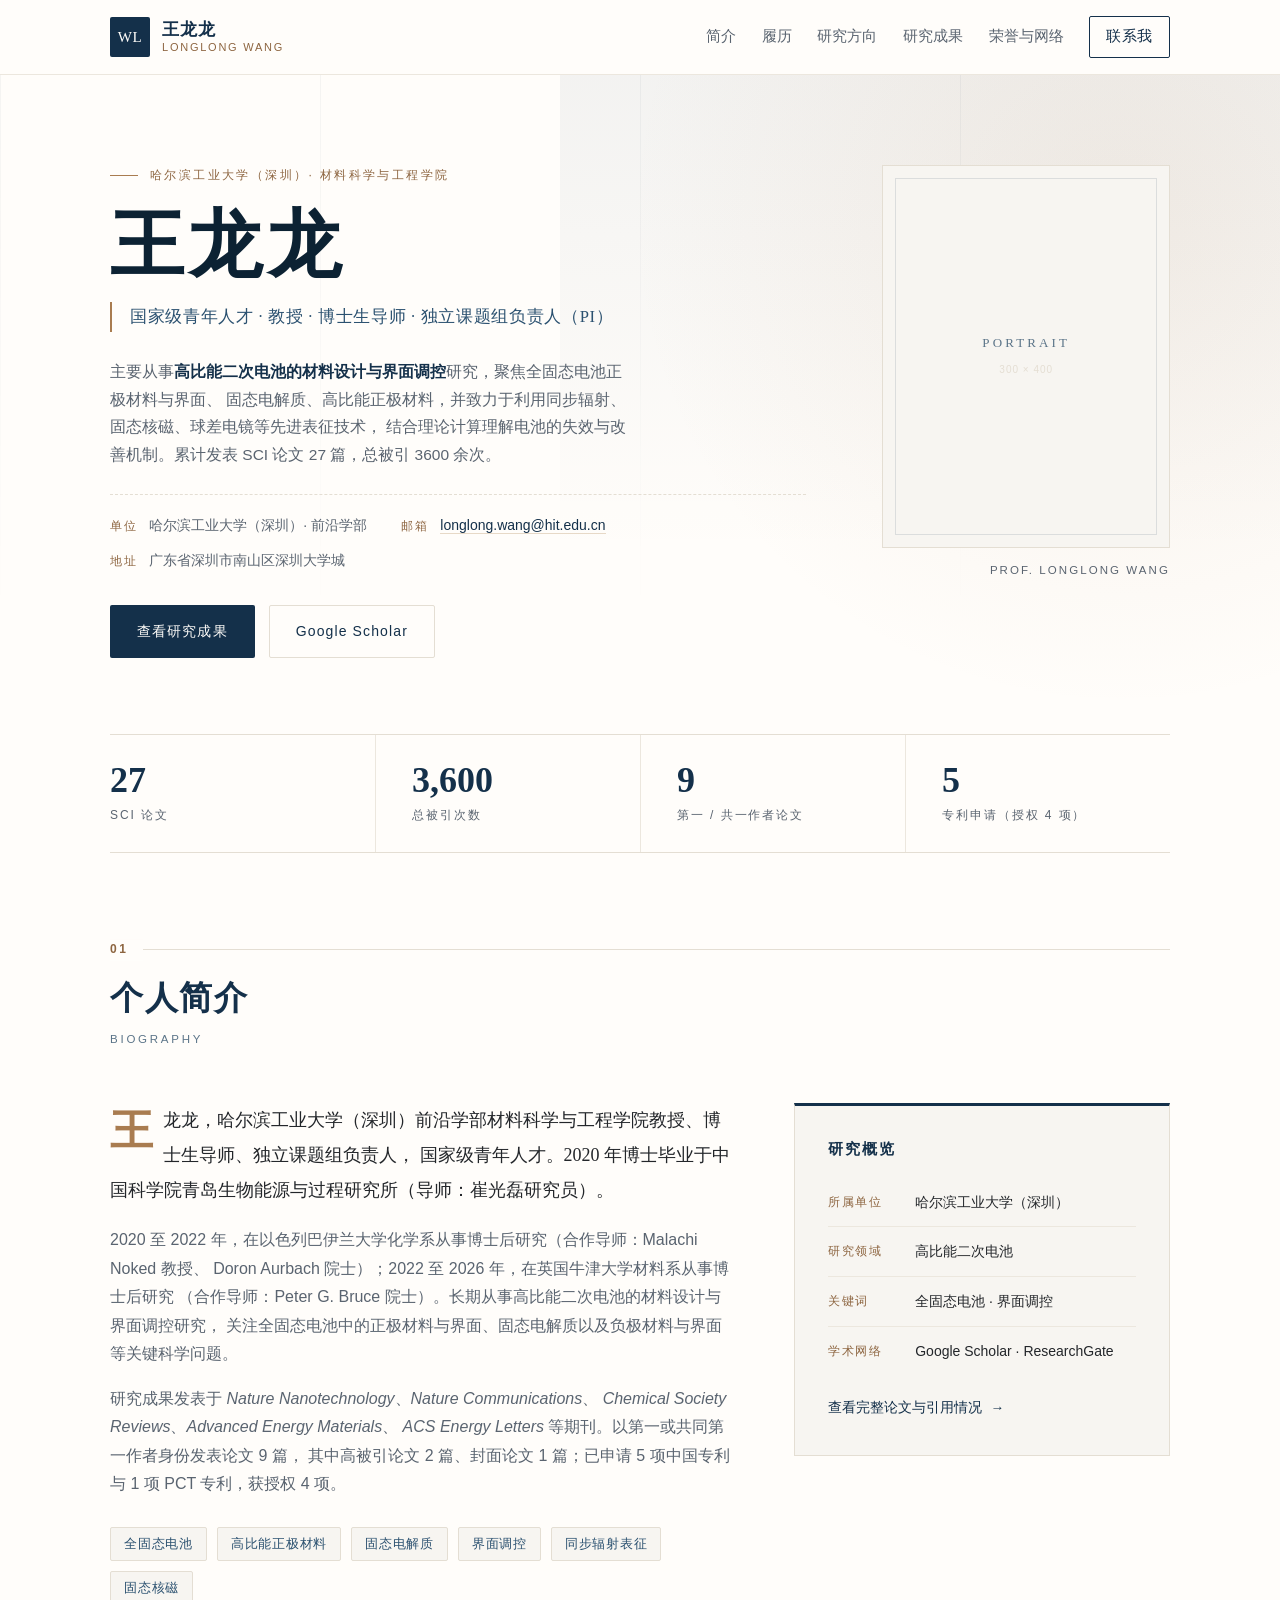
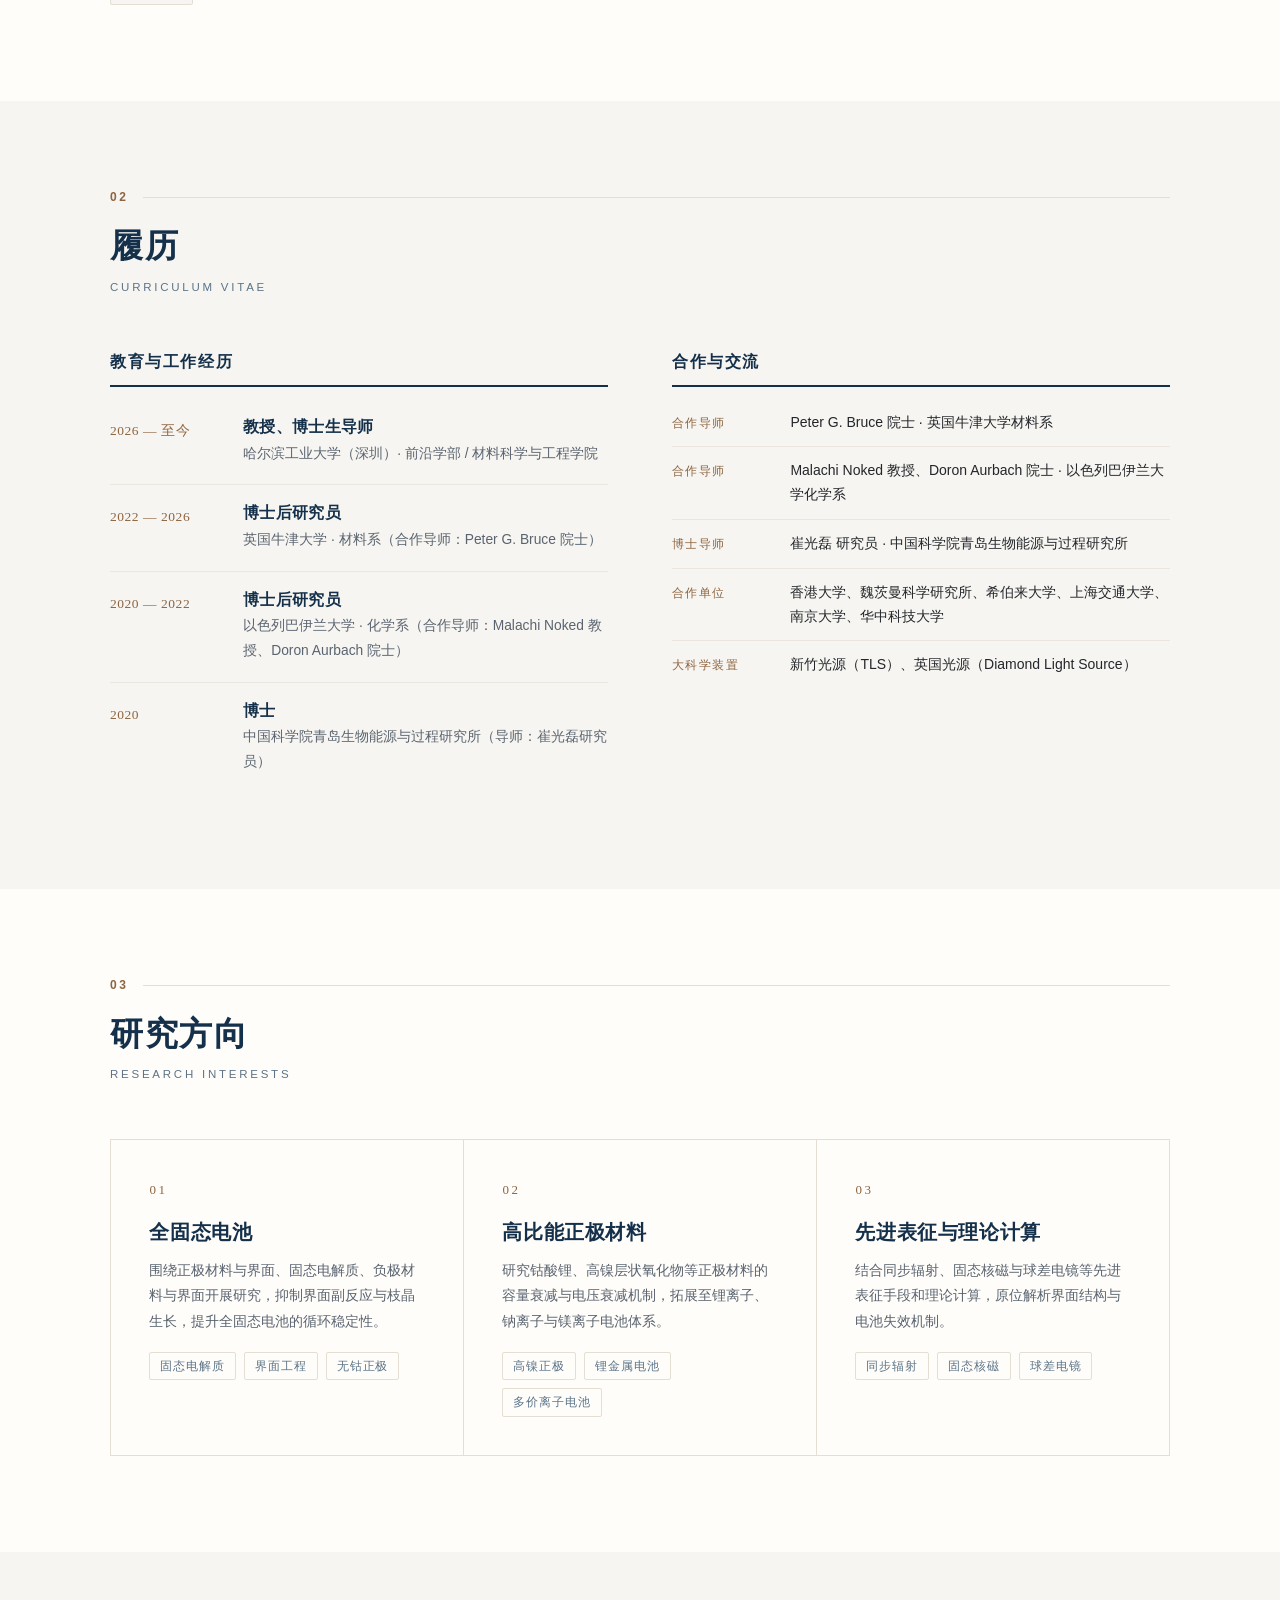
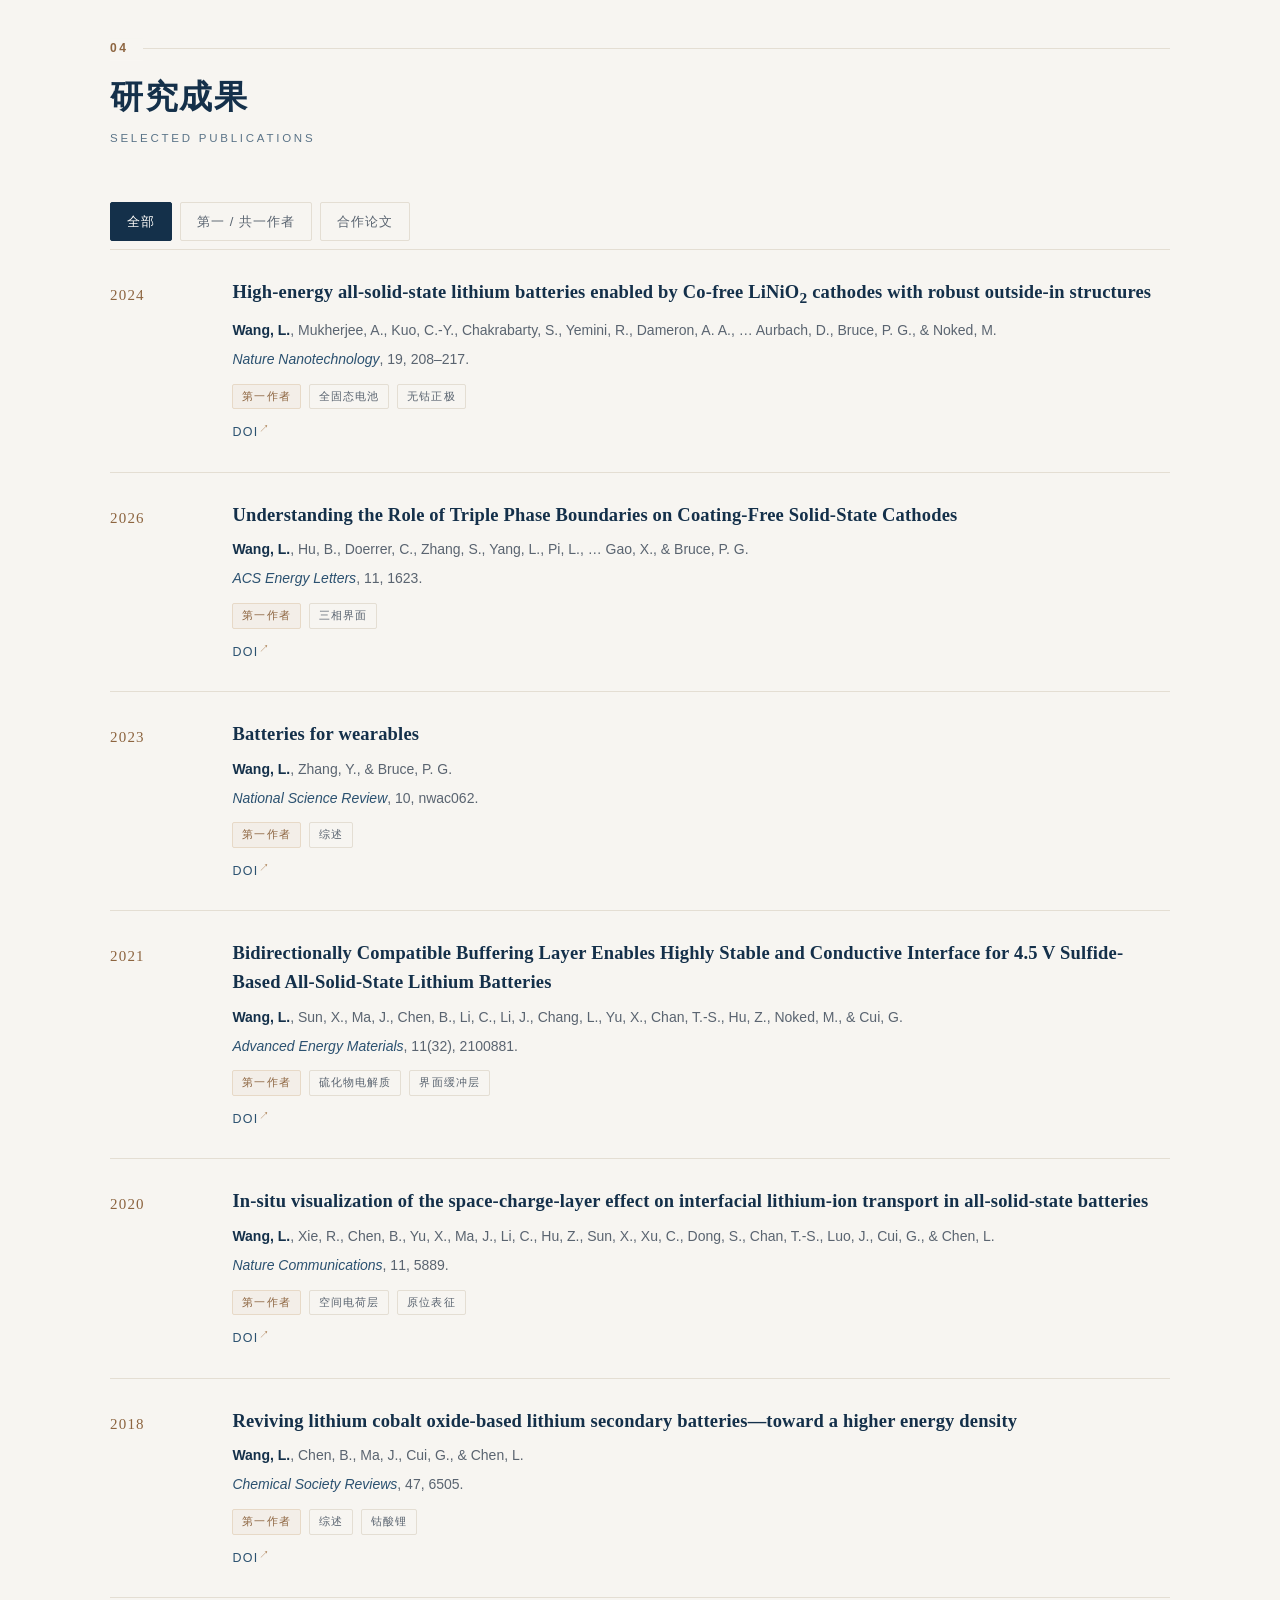
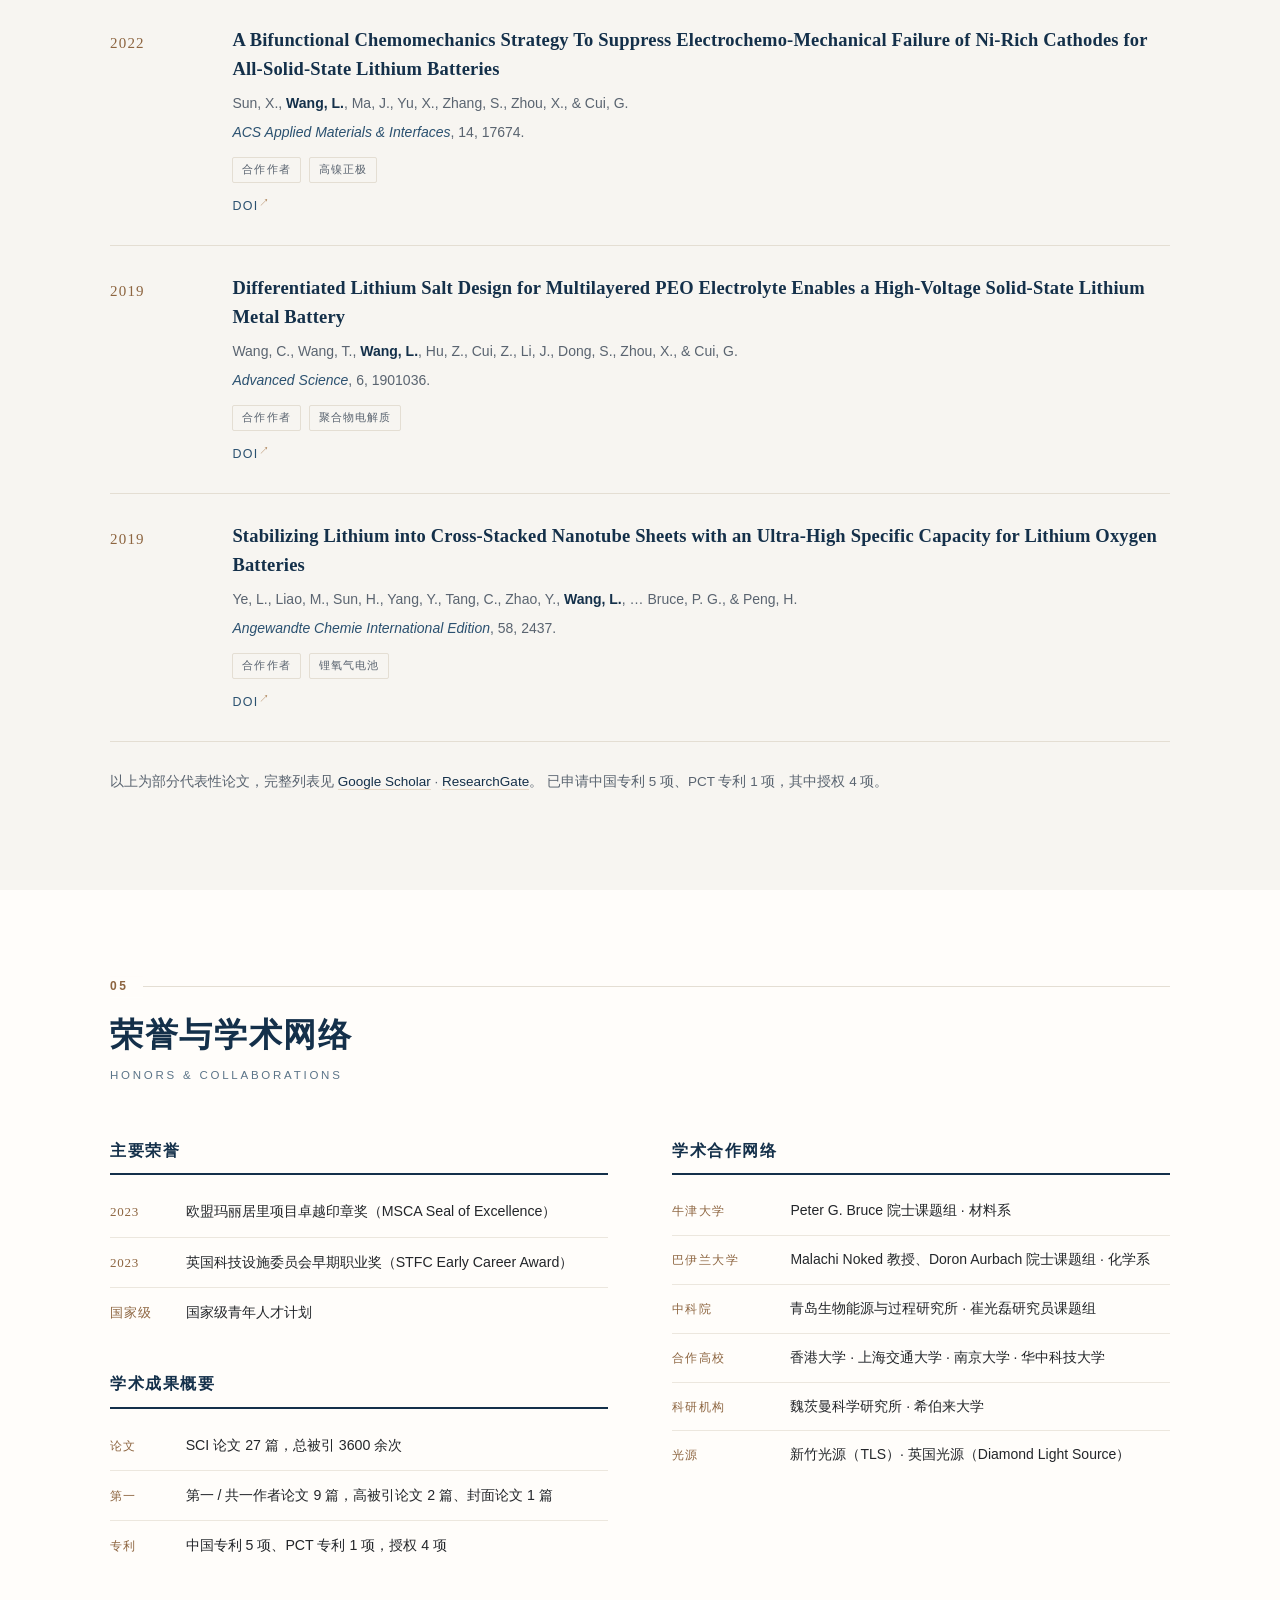
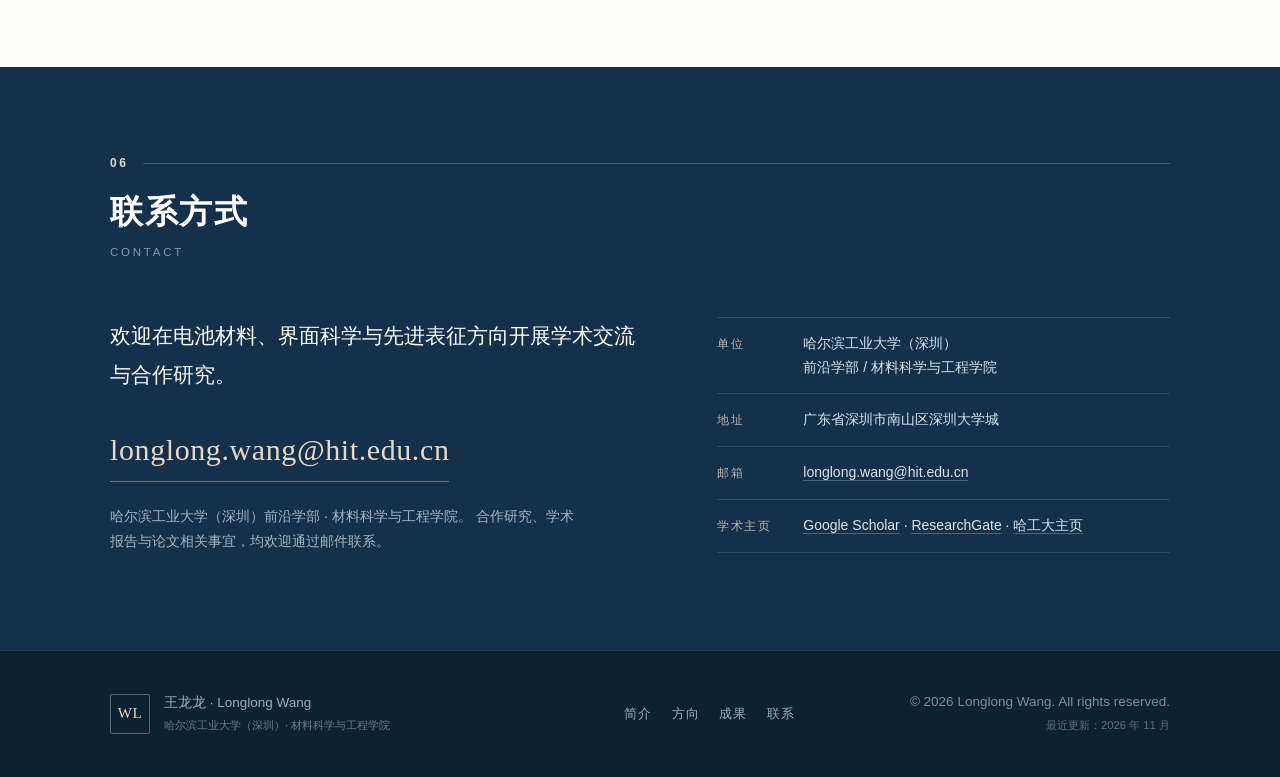
==== index.html @ c2b60a50 "Add files via upload" ====
<!DOCTYPE html>
<html lang="zh-CN">
<head>
  <meta charset="UTF-8" />
  <meta name="viewport" content="width=device-width, initial-scale=1.0" />
  <title>王龙龙 | 哈尔滨工业大学（深圳）材料科学与工程学院</title>
  <meta name="description" content="王龙龙，哈尔滨工业大学（深圳）材料科学与工程学院教授、博士生导师，国家级青年人才。从事高比能二次电池的材料设计与界面调控研究，聚焦全固态电池、高比能正极材料与先进表征。" />
  <meta name="keywords" content="王龙龙, Longlong Wang, 哈尔滨工业大学深圳, 全固态电池, 锂离子电池, 正极材料, 界面调控" />
  <link rel="stylesheet" href="assets/css/style.css" />
</head>
<body>
  <a class="skip-link" href="#main">跳转到正文</a>

  <!-- ============ 顶部导航 ============ -->
  <header class="site-header" id="siteHeader">
    <div class="wrap header-inner">
      <a class="brand" href="#top" aria-label="返回顶部">
        <span class="brand-mark">WL</span>
        <span class="brand-text">
          <strong>王龙龙</strong>
          <small>Longlong Wang</small>
        </span>
      </a>

      <nav class="nav" id="primaryNav" aria-label="主导航">
        <a href="#about">简介</a>
        <a href="#cv">履历</a>
        <a href="#research">研究方向</a>
        <a href="#publications">研究成果</a>
        <a href="#honors">荣誉与网络</a>
        <a class="nav-cta" href="#contact">联系我</a>
      </nav>

      <button class="nav-toggle" id="navToggle" type="button"
              aria-label="展开导航" aria-expanded="false" aria-controls="primaryNav">
        <span></span><span></span><span></span>
      </button>
    </div>
  </header>

  <main id="main">
    <!-- ============ 首屏 ============ -->
    <section class="hero" id="top">
      <div class="wrap hero-inner">
        <div class="hero-text">
          <p class="eyebrow">哈尔滨工业大学（深圳）· 材料科学与工程学院</p>
          <h1 class="hero-name">王龙龙</h1>
          <p class="hero-title">国家级青年人才 · 教授 · 博士生导师 · 独立课题组负责人（PI）</p>
          <p class="hero-desc">
            主要从事<strong>高比能二次电池的材料设计与界面调控</strong>研究，聚焦全固态电池正极材料与界面、
            固态电解质、高比能正极材料，并致力于利用同步辐射、固态核磁、球差电镜等先进表征技术，
            结合理论计算理解电池的失效与改善机制。累计发表 SCI 论文 27 篇，总被引 3600 余次。
          </p>

          <ul class="hero-meta">
            <li><span class="meta-key">单位</span> 哈尔滨工业大学（深圳）· 前沿学部</li>
            <li><span class="meta-key">邮箱</span> <a href="mailto:longlong.wang@hit.edu.cn">longlong.wang@hit.edu.cn</a></li>
            <li><span class="meta-key">地址</span> 广东省深圳市南山区深圳大学城</li>
          </ul>

          <div class="hero-actions">
            <a class="btn btn-primary" href="#publications">查看研究成果</a>
            <a class="btn btn-ghost" href="https://scholar.google.com/citations?user=xbnVCEEAAAAJ&hl=zh-CN"
               target="_blank" rel="noopener">Google Scholar</a>
          </div>
        </div>

        <figure class="portrait">
          <div class="portrait-frame">
            <!-- 替换为真实照片： <img src="assets/img/portrait.jpg" alt="王龙龙" /> -->
            <span class="portrait-ph">Portrait<br /><small>300 × 400</small></span>
          </div>
          <figcaption>Prof. Longlong Wang</figcaption>
        </figure>
      </div>

      <!-- 数据概览 -->
      <div class="wrap">
        <ul class="stats">
          <li>
            <strong class="stat-num" data-count="27">27</strong>
            <span class="stat-label">SCI 论文</span>
          </li>
          <li>
            <strong class="stat-num" data-count="3600">3600</strong>
            <span class="stat-label">总被引次数</span>
          </li>
          <li>
            <strong class="stat-num" data-count="9">9</strong>
            <span class="stat-label">第一 / 共一作者论文</span>
          </li>
          <li>
            <strong class="stat-num" data-count="5">5</strong>
            <span class="stat-label">专利申请（授权 4 项）</span>
          </li>
        </ul>
      </div>
    </section>

    <!-- ============ 个人简介 ============ -->
    <section class="section" id="about">
      <div class="wrap">
        <header class="section-head reveal">
          <span class="section-index">01</span>
          <h2 class="section-title">个人简介</h2>
          <p class="section-sub">Biography</p>
        </header>

        <div class="about-grid">
          <div class="about-body reveal">
            <p class="lead">
              王龙龙，哈尔滨工业大学（深圳）前沿学部材料科学与工程学院教授、博士生导师、独立课题组负责人，
              国家级青年人才。2020 年博士毕业于中国科学院青岛生物能源与过程研究所（导师：崔光磊研究员）。
            </p>
            <p>
              2020 至 2022 年，在以色列巴伊兰大学化学系从事博士后研究（合作导师：Malachi Noked 教授、
              Doron Aurbach 院士）；2022 至 2026 年，在英国牛津大学材料系从事博士后研究
              （合作导师：Peter G. Bruce 院士）。长期从事高比能二次电池的材料设计与界面调控研究，
              关注全固态电池中的正极材料与界面、固态电解质以及负极材料与界面等关键科学问题。
            </p>
            <p>
              研究成果发表于 <em>Nature Nanotechnology</em>、<em>Nature Communications</em>、
              <em>Chemical Society Reviews</em>、<em>Advanced Energy Materials</em>、
              <em>ACS Energy Letters</em> 等期刊。以第一或共同第一作者身份发表论文 9 篇，
              其中高被引论文 2 篇、封面论文 1 篇；已申请 5 项中国专利与 1 项 PCT 专利，获授权 4 项。
            </p>

            <ul class="keyword-list">
              <li>全固态电池</li>
              <li>高比能正极材料</li>
              <li>固态电解质</li>
              <li>界面调控</li>
              <li>同步辐射表征</li>
              <li>固态核磁</li>
            </ul>
          </div>

          <aside class="about-card reveal">
            <h3 class="card-title">研究概览</h3>
            <dl class="fact-list">
              <div>
                <dt>所属单位</dt>
                <dd>哈尔滨工业大学（深圳）</dd>
              </div>
              <div>
                <dt>研究领域</dt>
                <dd>高比能二次电池</dd>
              </div>
              <div>
                <dt>关键词</dt>
                <dd>全固态电池 · 界面调控</dd>
              </div>
              <div>
                <dt>学术网络</dt>
                <dd>Google Scholar · ResearchGate</dd>
              </div>
            </dl>
            <a class="link-arrow" href="https://scholar.google.com/citations?user=xbnVCEEAAAAJ&hl=zh-CN"
               target="_blank" rel="noopener">查看完整论文与引用情况 <span>→</span></a>
          </aside>
        </div>
      </div>
    </section>

    <!-- ============ 履历 ============ -->
    <section class="section section-alt" id="cv">
      <div class="wrap">
        <header class="section-head reveal">
          <span class="section-index">02</span>
          <h2 class="section-title">履历</h2>
          <p class="section-sub">Curriculum Vitae</p>
        </header>

        <div class="cv-grid">
          <div class="reveal">
            <h3 class="block-title">教育与工作经历</h3>
            <ol class="timeline">
              <li>
                <span class="tl-time">2026 — 至今</span>
                <div class="tl-body">
                  <h4>教授、博士生导师</h4>
                  <p>哈尔滨工业大学（深圳）· 前沿学部 / 材料科学与工程学院</p>
                </div>
              </li>
              <li>
                <span class="tl-time">2022 — 2026</span>
                <div class="tl-body">
                  <h4>博士后研究员</h4>
                  <p>英国牛津大学 · 材料系（合作导师：Peter G. Bruce 院士）</p>
                </div>
              </li>
              <li>
                <span class="tl-time">2020 — 2022</span>
                <div class="tl-body">
                  <h4>博士后研究员</h4>
                  <p>以色列巴伊兰大学 · 化学系（合作导师：Malachi Noked 教授、Doron Aurbach 院士）</p>
                </div>
              </li>
              <li>
                <span class="tl-time">2020</span>
                <div class="tl-body">
                  <h4>博士</h4>
                  <p>中国科学院青岛生物能源与过程研究所（导师：崔光磊研究员）</p>
                </div>
              </li>
            </ol>
          </div>

          <div class="reveal">
            <h3 class="block-title">合作与交流</h3>
            <ul class="network-list">
              <li>
                <span class="n-key">合作导师</span>
                <span class="n-text">Peter G. Bruce 院士 · 英国牛津大学材料系</span>
              </li>
              <li>
                <span class="n-key">合作导师</span>
                <span class="n-text">Malachi Noked 教授、Doron Aurbach 院士 · 以色列巴伊兰大学化学系</span>
              </li>
              <li>
                <span class="n-key">博士导师</span>
                <span class="n-text">崔光磊 研究员 · 中国科学院青岛生物能源与过程研究所</span>
              </li>
              <li>
                <span class="n-key">合作单位</span>
                <span class="n-text">香港大学、魏茨曼科学研究所、希伯来大学、上海交通大学、南京大学、华中科技大学</span>
              </li>
              <li>
                <span class="n-key">大科学装置</span>
                <span class="n-text">新竹光源（TLS）、英国光源（Diamond Light Source）</span>
              </li>
            </ul>
          </div>
        </div>
      </div>
    </section>

    <!-- ============ 研究方向 ============ -->
    <section class="section" id="research">
      <div class="wrap">
        <header class="section-head reveal">
          <span class="section-index">03</span>
          <h2 class="section-title">研究方向</h2>
          <p class="section-sub">Research Interests</p>
        </header>

        <div class="research-grid">
          <article class="research-card reveal">
            <span class="rc-num">01</span>
            <h3>全固态电池</h3>
            <p>围绕正极材料与界面、固态电解质、负极材料与界面开展研究，抑制界面副反应与枝晶生长，提升全固态电池的循环稳定性。</p>
            <ul class="rc-tags"><li>固态电解质</li><li>界面工程</li><li>无钴正极</li></ul>
          </article>

          <article class="research-card reveal">
            <span class="rc-num">02</span>
            <h3>高比能正极材料</h3>
            <p>研究钴酸锂、高镍层状氧化物等正极材料的容量衰减与电压衰减机制，拓展至锂离子、钠离子与镁离子电池体系。</p>
            <ul class="rc-tags"><li>高镍正极</li><li>锂金属电池</li><li>多价离子电池</li></ul>
          </article>

          <article class="research-card reveal">
            <span class="rc-num">03</span>
            <h3>先进表征与理论计算</h3>
            <p>结合同步辐射、固态核磁与球差电镜等先进表征手段和理论计算，原位解析界面结构与电池失效机制。</p>
            <ul class="rc-tags"><li>同步辐射</li><li>固态核磁</li><li>球差电镜</li></ul>
          </article>
        </div>
      </div>
    </section>

    <!-- ============ 研究成果 ============ -->
    <section class="section section-alt" id="publications">
      <div class="wrap">
        <header class="section-head reveal">
          <span class="section-index">04</span>
          <h2 class="section-title">研究成果</h2>
          <p class="section-sub">Selected Publications</p>
        </header>

        <div class="filters reveal" role="group" aria-label="按作者身份筛选成果">
          <button class="filter-btn is-active" type="button" data-filter="all">全部</button>
          <button class="filter-btn" type="button" data-filter="first">第一 / 共一作者</button>
          <button class="filter-btn" type="button" data-filter="co">合作论文</button>
        </div>

        <div class="pub-list" id="pubList">
          <article class="pub reveal" data-type="first">
            <div class="pub-year">2024</div>
            <div class="pub-body">
              <h3 class="pub-title">
                <a href="https://doi.org/10.1038/s41565-023-01519-8" target="_blank" rel="noopener">
                  High-energy all-solid-state lithium batteries enabled by Co-free LiNiO<sub>2</sub> cathodes with robust outside-in structures
                </a>
              </h3>
              <p class="pub-authors"><strong>Wang, L.</strong>, Mukherjee, A., Kuo, C.-Y., Chakrabarty, S., Yemini, R., Dameron, A. A., &hellip; Aurbach, D., Bruce, P. G., &amp; Noked, M.</p>
              <p class="pub-venue"><em>Nature Nanotechnology</em>, 19, 208–217.</p>
              <ul class="pub-tags">
                <li class="tag tag-accent">第一作者</li>
                <li class="tag">全固态电池</li>
                <li class="tag">无钴正极</li>
              </ul>
              <div class="pub-links">
                <a href="https://doi.org/10.1038/s41565-023-01519-8" target="_blank" rel="noopener">DOI</a>
              </div>
            </div>
          </article>

          <article class="pub reveal" data-type="first">
            <div class="pub-year">2026</div>
            <div class="pub-body">
              <h3 class="pub-title">
                <a href="https://doi.org/10.1021/acsenergylett.5c02607" target="_blank" rel="noopener">
                  Understanding the Role of Triple Phase Boundaries on Coating-Free Solid-State Cathodes
                </a>
              </h3>
              <p class="pub-authors"><strong>Wang, L.</strong>, Hu, B., Doerrer, C., Zhang, S., Yang, L., Pi, L., &hellip; Gao, X., &amp; Bruce, P. G.</p>
              <p class="pub-venue"><em>ACS Energy Letters</em>, 11, 1623.</p>
              <ul class="pub-tags">
                <li class="tag tag-accent">第一作者</li>
                <li class="tag">三相界面</li>
              </ul>
              <div class="pub-links">
                <a href="https://doi.org/10.1021/acsenergylett.5c02607" target="_blank" rel="noopener">DOI</a>
              </div>
            </div>
          </article>

          <article class="pub reveal" data-type="first">
            <div class="pub-year">2023</div>
            <div class="pub-body">
              <h3 class="pub-title">
                <a href="https://doi.org/10.1093/nsr/nwac062" target="_blank" rel="noopener">
                  Batteries for wearables
                </a>
              </h3>
              <p class="pub-authors"><strong>Wang, L.</strong>, Zhang, Y., &amp; Bruce, P. G.</p>
              <p class="pub-venue"><em>National Science Review</em>, 10, nwac062.</p>
              <ul class="pub-tags">
                <li class="tag tag-accent">第一作者</li>
                <li class="tag">综述</li>
              </ul>
              <div class="pub-links">
                <a href="https://doi.org/10.1093/nsr/nwac062" target="_blank" rel="noopener">DOI</a>
              </div>
            </div>
          </article>

          <article class="pub reveal" data-type="first">
            <div class="pub-year">2021</div>
            <div class="pub-body">
              <h3 class="pub-title">
                <a href="https://doi.org/10.1002/aenm.202100881" target="_blank" rel="noopener">
                  Bidirectionally Compatible Buffering Layer Enables Highly Stable and Conductive Interface for 4.5 V Sulfide-Based All-Solid-State Lithium Batteries
                </a>
              </h3>
              <p class="pub-authors"><strong>Wang, L.</strong>, Sun, X., Ma, J., Chen, B., Li, C., Li, J., Chang, L., Yu, X., Chan, T.-S., Hu, Z., Noked, M., &amp; Cui, G.</p>
              <p class="pub-venue"><em>Advanced Energy Materials</em>, 11(32), 2100881.</p>
              <ul class="pub-tags">
                <li class="tag tag-accent">第一作者</li>
                <li class="tag">硫化物电解质</li>
                <li class="tag">界面缓冲层</li>
              </ul>
              <div class="pub-links">
                <a href="https://doi.org/10.1002/aenm.202100881" target="_blank" rel="noopener">DOI</a>
              </div>
            </div>
          </article>

          <article class="pub reveal" data-type="first">
            <div class="pub-year">2020</div>
            <div class="pub-body">
              <h3 class="pub-title">
                <a href="https://doi.org/10.1038/s41467-020-19726-5" target="_blank" rel="noopener">
                  In-situ visualization of the space-charge-layer effect on interfacial lithium-ion transport in all-solid-state batteries
                </a>
              </h3>
              <p class="pub-authors"><strong>Wang, L.</strong>, Xie, R., Chen, B., Yu, X., Ma, J., Li, C., Hu, Z., Sun, X., Xu, C., Dong, S., Chan, T.-S., Luo, J., Cui, G., &amp; Chen, L.</p>
              <p class="pub-venue"><em>Nature Communications</em>, 11, 5889.</p>
              <ul class="pub-tags">
                <li class="tag tag-accent">第一作者</li>
                <li class="tag">空间电荷层</li>
                <li class="tag">原位表征</li>
              </ul>
              <div class="pub-links">
                <a href="https://doi.org/10.1038/s41467-020-19726-5" target="_blank" rel="noopener">DOI</a>
              </div>
            </div>
          </article>

          <article class="pub reveal" data-type="first">
            <div class="pub-year">2018</div>
            <div class="pub-body">
              <h3 class="pub-title">
                <a href="https://doi.org/10.1039/c8cs00322j" target="_blank" rel="noopener">
                  Reviving lithium cobalt oxide-based lithium secondary batteries—toward a higher energy density
                </a>
              </h3>
              <p class="pub-authors"><strong>Wang, L.</strong>, Chen, B., Ma, J., Cui, G., &amp; Chen, L.</p>
              <p class="pub-venue"><em>Chemical Society Reviews</em>, 47, 6505.</p>
              <ul class="pub-tags">
                <li class="tag tag-accent">第一作者</li>
                <li class="tag">综述</li>
                <li class="tag">钴酸锂</li>
              </ul>
              <div class="pub-links">
                <a href="https://doi.org/10.1039/c8cs00322j" target="_blank" rel="noopener">DOI</a>
              </div>
            </div>
          </article>

          <article class="pub reveal" data-type="co">
            <div class="pub-year">2022</div>
            <div class="pub-body">
              <h3 class="pub-title">
                <a href="https://doi.org/10.1021/acsami.2c02678" target="_blank" rel="noopener">
                  A Bifunctional Chemomechanics Strategy To Suppress Electrochemo-Mechanical Failure of Ni-Rich Cathodes for All-Solid-State Lithium Batteries
                </a>
              </h3>
              <p class="pub-authors">Sun, X., <strong>Wang, L.</strong>, Ma, J., Yu, X., Zhang, S., Zhou, X., &amp; Cui, G.</p>
              <p class="pub-venue"><em>ACS Applied Materials &amp; Interfaces</em>, 14, 17674.</p>
              <ul class="pub-tags">
                <li class="tag">合作作者</li>
                <li class="tag">高镍正极</li>
              </ul>
              <div class="pub-links">
                <a href="https://doi.org/10.1021/acsami.2c02678" target="_blank" rel="noopener">DOI</a>
              </div>
            </div>
          </article>

          <article class="pub reveal" data-type="co">
            <div class="pub-year">2019</div>
            <div class="pub-body">
              <h3 class="pub-title">
                <a href="https://doi.org/10.1002/advs.201901036" target="_blank" rel="noopener">
                  Differentiated Lithium Salt Design for Multilayered PEO Electrolyte Enables a High-Voltage Solid-State Lithium Metal Battery
                </a>
              </h3>
              <p class="pub-authors">Wang, C., Wang, T., <strong>Wang, L.</strong>, Hu, Z., Cui, Z., Li, J., Dong, S., Zhou, X., &amp; Cui, G.</p>
              <p class="pub-venue"><em>Advanced Science</em>, 6, 1901036.</p>
              <ul class="pub-tags">
                <li class="tag">合作作者</li>
                <li class="tag">聚合物电解质</li>
              </ul>
              <div class="pub-links">
                <a href="https://doi.org/10.1002/advs.201901036" target="_blank" rel="noopener">DOI</a>
              </div>
            </div>
          </article>

          <article class="pub reveal" data-type="co">
            <div class="pub-year">2019</div>
            <div class="pub-body">
              <h3 class="pub-title">
                <a href="https://doi.org/10.1002/anie.201814324" target="_blank" rel="noopener">
                  Stabilizing Lithium into Cross-Stacked Nanotube Sheets with an Ultra-High Specific Capacity for Lithium Oxygen Batteries
                </a>
              </h3>
              <p class="pub-authors">Ye, L., Liao, M., Sun, H., Yang, Y., Tang, C., Zhao, Y., <strong>Wang, L.</strong>, &hellip; Bruce, P. G., &amp; Peng, H.</p>
              <p class="pub-venue"><em>Angewandte Chemie International Edition</em>, 58, 2437.</p>
              <ul class="pub-tags">
                <li class="tag">合作作者</li>
                <li class="tag">锂氧气电池</li>
              </ul>
              <div class="pub-links">
                <a href="https://doi.org/10.1002/anie.201814324" target="_blank" rel="noopener">DOI</a>
              </div>
            </div>
          </article>
        </div>

        <p class="pub-note reveal">
          以上为部分代表性论文，完整列表见
          <a href="https://scholar.google.com/citations?user=xbnVCEEAAAAJ&hl=zh-CN" target="_blank" rel="noopener">Google Scholar</a> ·
          <a href="https://www.researchgate.net/profile/Longlong-Wang-4" target="_blank" rel="noopener">ResearchGate</a>。
          已申请中国专利 5 项、PCT 专利 1 项，其中授权 4 项。
        </p>
      </div>
    </section>

    <!-- 科研项目区块：主页暂无公开项目信息，取得资料后取消注释即可启用
    <section class="section" id="projects">
      <div class="wrap">
        <header class="section-head">
          <span class="section-index">05</span>
          <h2 class="section-title">科研项目</h2>
          <p class="section-sub">Grants &amp; Projects</p>
        </header>
        <ul class="project-list">
          <li class="project">
            <div class="pj-main">
              <span class="pj-role">主持</span>
              <h3>项目名称</h3>
              <p>项目来源 · 项目编号</p>
            </div>
            <div class="pj-side">
              <span class="pj-amount">经费</span>
              <span class="pj-period">2026 — 2029</span>
            </div>
          </li>
        </ul>
      </div>
    </section>
    -->

    <!-- ============ 荣誉与学术网络 ============ -->
    <section class="section" id="honors">
      <div class="wrap">
        <header class="section-head reveal">
          <span class="section-index">05</span>
          <h2 class="section-title">荣誉与学术网络</h2>
          <p class="section-sub">Honors &amp; Collaborations</p>
        </header>

        <div class="honors-grid">
          <div class="reveal">
            <h3 class="block-title">主要荣誉</h3>
            <ul class="award-list">
              <li>
                <span class="award-year">2023</span>
                <span class="award-text">欧盟玛丽居里项目卓越印章奖（MSCA Seal of Excellence）</span>
              </li>
              <li>
                <span class="award-year">2023</span>
                <span class="award-text">英国科技设施委员会早期职业奖（STFC Early Career Award）</span>
              </li>
              <li>
                <span class="award-year">国家级</span>
                <span class="award-text">国家级青年人才计划</span>
              </li>
            </ul>

            <h3 class="block-title" style="margin-top: 36px;">学术成果概要</h3>
            <ul class="award-list award-list-plain">
              <li><span class="award-year">论文</span><span class="award-text">SCI 论文 27 篇，总被引 3600 余次</span></li>
              <li><span class="award-year">第一</span><span class="award-text">第一 / 共一作者论文 9 篇，高被引论文 2 篇、封面论文 1 篇</span></li>
              <li><span class="award-year">专利</span><span class="award-text">中国专利 5 项、PCT 专利 1 项，授权 4 项</span></li>
            </ul>
          </div>

          <div class="reveal">
            <h3 class="block-title">学术合作网络</h3>
            <ul class="network-list">
              <li>
                <span class="n-key">牛津大学</span>
                <span class="n-text">Peter G. Bruce 院士课题组 · 材料系</span>
              </li>
              <li>
                <span class="n-key">巴伊兰大学</span>
                <span class="n-text">Malachi Noked 教授、Doron Aurbach 院士课题组 · 化学系</span>
              </li>
              <li>
                <span class="n-key">中科院</span>
                <span class="n-text">青岛生物能源与过程研究所 · 崔光磊研究员课题组</span>
              </li>
              <li>
                <span class="n-key">合作高校</span>
                <span class="n-text">香港大学 · 上海交通大学 · 南京大学 · 华中科技大学</span>
              </li>
              <li>
                <span class="n-key">科研机构</span>
                <span class="n-text">魏茨曼科学研究所 · 希伯来大学</span>
              </li>
              <li>
                <span class="n-key">光源</span>
                <span class="n-text">新竹光源（TLS）· 英国光源（Diamond Light Source）</span>
              </li>
            </ul>
          </div>
        </div>
      </div>
    </section>

    <!-- ============ 联系方式 ============ -->
    <section class="section contact" id="contact">
      <div class="wrap">
        <header class="section-head reveal">
          <span class="section-index">06</span>
          <h2 class="section-title">联系方式</h2>
          <p class="section-sub">Contact</p>
        </header>

        <div class="contact-grid">
          <div class="contact-main reveal">
            <p class="contact-lead">
              欢迎在电池材料、界面科学与先进表征方向开展学术交流与合作研究。
            </p>
            <a class="mail-link" href="mailto:longlong.wang@hit.edu.cn">longlong.wang@hit.edu.cn</a>
            <p class="contact-note">
              哈尔滨工业大学（深圳）前沿学部 · 材料科学与工程学院。
              合作研究、学术报告与论文相关事宜，均欢迎通过邮件联系。
            </p>
          </div>

          <div class="contact-side reveal">
            <dl class="contact-list">
              <div>
                <dt>单位</dt>
                <dd>哈尔滨工业大学（深圳）<br />前沿学部 / 材料科学与工程学院</dd>
              </div>
              <div>
                <dt>地址</dt>
                <dd>广东省深圳市南山区深圳大学城</dd>
              </div>
              <div>
                <dt>邮箱</dt>
                <dd><a href="mailto:longlong.wang@hit.edu.cn">longlong.wang@hit.edu.cn</a></dd>
              </div>
              <div>
                <dt>学术主页</dt>
                <dd>
                  <a href="https://scholar.google.com/citations?user=xbnVCEEAAAAJ&hl=zh-CN" target="_blank" rel="noopener">Google Scholar</a> ·
                  <a href="https://www.researchgate.net/profile/Longlong-Wang-4" target="_blank" rel="noopener">ResearchGate</a> ·
                  <a href="https://homepage.hit.edu.cn/wanglonglong" target="_blank" rel="noopener">哈工大主页</a>
                </dd>
              </div>
            </dl>
          </div>
        </div>
      </div>
    </section>
  </main>

  <!-- ============ 页脚 ============ -->
  <footer class="site-footer">
    <div class="wrap footer-inner">
      <div class="footer-brand">
        <span class="brand-mark">WL</span>
        <p>
          王龙龙 · Longlong Wang<br />
          <small>哈尔滨工业大学（深圳）· 材料科学与工程学院</small>
        </p>
      </div>
      <nav class="footer-nav" aria-label="页脚导航">
        <a href="#about">简介</a>
        <a href="#research">方向</a>
        <a href="#publications">成果</a>
        <a href="#contact">联系</a>
      </nav>
      <p class="copyright">
        © <span id="year">2026</span> Longlong Wang. All rights reserved.<br />
        <small>最近更新：2026 年 11 月</small>
      </p>
    </div>
  </footer>

  <script src="assets/js/main.js"></script>
</body>
</html>
---- assets/css/style.css ----
/* =========================================================
   学术个人主页 · 主题样式
   配色：深墨蓝 ink / 赭金 gold / 米白 paper
   ========================================================= */

:root {
  /* 三个主色调 */
  --ink-900: #0c2233;
  --ink: #14304a;
  --ink-600: #2b5170;
  --ink-400: #5b7488;
  --gold: #a97c50;
  --gold-600: #8d6540;
  --gold-200: #e7d9c7;
  --paper: #f7f5f1;
  --paper-2: #fffdfa;

  /* 中性色 */
  --line: #e4ded3;
  --line-soft: #ece7de;
  --text: #23262a;
  --text-soft: #5a6470;

  /* 字体 */
  --serif: "Source Han Serif SC", "Noto Serif SC", "Songti SC", STSong, SimSun, Georgia, "Times New Roman", serif;
  --sans: -apple-system, BlinkMacSystemFont, "Segoe UI", "PingFang SC", "Microsoft YaHei", Roboto, Helvetica, Arial, sans-serif;

  /* 版式 */
  --wrap: 1140px;
  --header-h: 74px;
  --ease: cubic-bezier(.22, .61, .36, 1);
}

/* ---------- 基础 ---------- */
*,
*::before,
*::after { box-sizing: border-box; }

html {
  scroll-behavior: smooth;
  scroll-padding-top: calc(var(--header-h) + 16px);
  -webkit-text-size-adjust: 100%;
}

body {
  margin: 0;
  font-family: var(--sans);
  font-size: 16px;
  line-height: 1.78;
  color: var(--text);
  background: var(--paper-2);
  -webkit-font-smoothing: antialiased;
}

img { max-width: 100%; display: block; }

a { color: var(--ink); text-decoration: none; transition: color .25s var(--ease); }
a:hover { color: var(--gold-600); }

h1, h2, h3, h4 {
  font-family: var(--serif);
  font-weight: 600;
  line-height: 1.35;
  color: var(--ink);
  margin: 0;
  letter-spacing: .01em;
}

p { margin: 0 0 1em; }
p:last-child { margin-bottom: 0; }

em { font-style: italic; }
strong { font-weight: 600; }

::selection { background: var(--gold-200); color: var(--ink-900); }

:focus-visible {
  outline: 2px solid var(--gold);
  outline-offset: 3px;
}

.wrap {
  width: 100%;
  max-width: var(--wrap);
  margin: 0 auto;
  padding: 0 clamp(20px, 5vw, 40px);
}

.skip-link {
  position: absolute;
  left: -9999px;
  top: 0;
  z-index: 999;
  background: var(--ink);
  color: #fff;
  padding: 10px 18px;
}
.skip-link:focus { left: 12px; top: 12px; color: #fff; }

/* =========================================================
   顶部导航
   ========================================================= */
.site-header {
  position: sticky;
  top: 0;
  z-index: 100;
  background: rgba(255, 253, 250, .88);
  backdrop-filter: saturate(140%) blur(12px);
  border-bottom: 1px solid var(--line-soft);
  transition: box-shadow .3s var(--ease), background .3s var(--ease);
}

.site-header.is-stuck {
  box-shadow: 0 8px 24px -18px rgba(12, 34, 51, .45);
  background: rgba(255, 253, 250, .96);
}

.header-inner {
  height: var(--header-h);
  display: flex;
  align-items: center;
  justify-content: space-between;
  gap: 24px;
}

.brand {
  display: flex;
  align-items: center;
  gap: 12px;
  color: var(--ink);
}

.brand-mark {
  flex: none;
  width: 40px;
  height: 40px;
  display: grid;
  place-items: center;
  font-family: var(--serif);
  font-size: 15px;
  letter-spacing: .04em;
  color: var(--paper-2);
  background: var(--ink);
  border-radius: 2px;
}

.brand-text {
  display: flex;
  flex-direction: column;
  line-height: 1.2;
}
.brand-text strong {
  font-family: var(--serif);
  font-size: 17px;
  letter-spacing: .06em;
  color: var(--ink);
}
.brand-text small {
  font-size: 11px;
  letter-spacing: .16em;
  text-transform: uppercase;
  color: var(--gold-600);
}

.nav {
  display: flex;
  align-items: center;
  gap: clamp(14px, 2vw, 28px);
}

.nav a {
  position: relative;
  font-size: 14.5px;
  color: var(--text-soft);
  padding: 6px 0;
}
.nav a::after {
  content: "";
  position: absolute;
  left: 0;
  bottom: 0;
  width: 100%;
  height: 1px;
  background: var(--gold);
  transform: scaleX(0);
  transform-origin: left;
  transition: transform .3s var(--ease);
}
.nav a:hover,
.nav a.is-current { color: var(--ink); }
.nav a:hover::after,
.nav a.is-current::after { transform: scaleX(1); }

.nav .nav-cta {
  color: var(--ink);
  border: 1px solid var(--ink);
  border-radius: 2px;
  padding: 7px 16px;
  letter-spacing: .04em;
  transition: background .25s var(--ease), color .25s var(--ease), border-color .25s var(--ease);
}
.nav .nav-cta::after { display: none; }
.nav .nav-cta:hover {
  background: var(--ink);
  color: var(--paper-2);
  border-color: var(--ink);
}

.nav-toggle {
  display: none;
  width: 42px;
  height: 42px;
  padding: 11px 9px;
  background: none;
  border: 1px solid var(--line);
  border-radius: 2px;
  cursor: pointer;
}
.nav-toggle span {
  display: block;
  height: 1.5px;
  background: var(--ink);
  margin: 4px 0;
  transition: transform .3s var(--ease), opacity .2s var(--ease);
}
.site-header.nav-open .nav-toggle span:nth-child(1) { transform: translateY(5.5px) rotate(45deg); }
.site-header.nav-open .nav-toggle span:nth-child(2) { opacity: 0; }
.site-header.nav-open .nav-toggle span:nth-child(3) { transform: translateY(-5.5px) rotate(-45deg); }

/* =========================================================
   首屏
   ========================================================= */
.hero {
  position: relative;
  overflow: hidden;
  background: var(--paper-2);
  padding-top: clamp(52px, 7vw, 96px);
}

.hero::before {
  content: "";
  position: absolute;
  inset: 0 0 auto auto;
  width: min(58vw, 720px);
  height: 100%;
  background:
    radial-gradient(circle at 78% 18%, rgba(169, 124, 80, .10), transparent 58%),
    linear-gradient(180deg, rgba(20, 48, 74, .05), transparent 62%);
  pointer-events: none;
}

.hero::after {
  content: "";
  position: absolute;
  inset: 0;
  background-image:
    linear-gradient(to right, rgba(20, 48, 74, .045) 1px, transparent 1px);
  background-size: 25% 100%;
  mask-image: linear-gradient(180deg, #000 0%, transparent 70%);
  pointer-events: none;
}

.hero-inner {
  position: relative;
  z-index: 1;
  display: grid;
  grid-template-columns: minmax(0, 1.5fr) minmax(0, .62fr);
  gap: clamp(36px, 6vw, 80px);
  align-items: start;
}

.eyebrow {
  margin: 0 0 20px;
  font-size: 12px;
  letter-spacing: .2em;
  text-transform: uppercase;
  color: var(--gold-600);
}
.eyebrow::before {
  content: "";
  display: inline-block;
  width: 28px;
  height: 1px;
  margin-right: 12px;
  vertical-align: middle;
  background: var(--gold);
}

.hero-name {
  font-size: clamp(44px, 6.2vw, 74px);
  font-weight: 600;
  letter-spacing: .06em;
  color: var(--ink-900);
  line-height: 1.06;
  margin-bottom: 18px;
}

.hero-title {
  font-family: var(--serif);
  font-size: clamp(15px, 1.3vw, 18px);
  color: var(--ink-600);
  letter-spacing: .04em;
  padding-left: 18px;
  border-left: 2px solid var(--gold);
  margin-bottom: 26px;
}

.hero-desc {
  max-width: 60ch;
  color: var(--text-soft);
  font-size: 15.5px;
}
.hero-desc strong { color: var(--ink); font-weight: 600; }
.hero-desc em { color: var(--ink-600); }

.hero-meta {
  list-style: none;
  margin: 26px 0 0;
  padding: 18px 0 0;
  border-top: 1px dashed var(--line);
  display: flex;
  flex-wrap: wrap;
  gap: 10px 34px;
  font-size: 14px;
  color: var(--text-soft);
}
.hero-meta .meta-key {
  color: var(--gold-600);
  font-size: 12px;
  letter-spacing: .14em;
  margin-right: 8px;
}
.hero-meta a { color: var(--ink); border-bottom: 1px solid var(--gold-200); }
.hero-meta a:hover { border-color: var(--gold); }

.hero-actions {
  display: flex;
  flex-wrap: wrap;
  gap: 14px;
  margin-top: 32px;
}

.btn {
  display: inline-flex;
  align-items: center;
  gap: 10px;
  padding: 13px 26px;
  font-size: 14px;
  letter-spacing: .08em;
  border: 1px solid transparent;
  border-radius: 2px;
  transition: all .28s var(--ease);
}
.btn-primary {
  background: var(--ink);
  color: var(--paper-2);
}
.btn-primary:hover {
  background: var(--ink-900);
  color: #fff;
  transform: translateY(-2px);
  box-shadow: 0 14px 26px -18px rgba(12, 34, 51, .8);
}
.btn-ghost {
  border-color: var(--line);
  color: var(--ink);
  background: transparent;
}
.btn-ghost:hover {
  border-color: var(--gold);
  color: var(--gold-600);
  transform: translateY(-2px);
}

/* 头像 */
.portrait {
  margin: 0;
  position: relative;
}
.portrait-frame {
  position: relative;
  aspect-ratio: 3 / 4;
  background: var(--paper);
  border: 1px solid var(--line);
  display: grid;
  place-items: center;
  overflow: hidden;
}
.portrait-frame::after {
  content: "";
  position: absolute;
  inset: 12px;
  border: 1px solid rgba(20, 48, 74, .12);
  pointer-events: none;
}
.portrait-frame img {
  width: 100%;
  height: 100%;
  object-fit: cover;
}
.portrait-ph {
  font-family: var(--serif);
  font-size: 13px;
  letter-spacing: .24em;
  text-transform: uppercase;
  color: var(--ink-400);
  text-align: center;
  line-height: 2;
}
.portrait-ph small { font-family: var(--sans); font-size: 10px; letter-spacing: .1em; color: var(--line); }
.portrait figcaption {
  margin-top: 12px;
  font-size: 11.5px;
  letter-spacing: .18em;
  text-transform: uppercase;
  color: var(--text-soft);
  text-align: right;
}

/* 数据概览 */
.stats {
  list-style: none;
  margin: clamp(44px, 6vw, 76px) 0 0;
  padding: 0;
  display: grid;
  grid-template-columns: repeat(4, 1fr);
  border-top: 1px solid var(--line);
  border-bottom: 1px solid var(--line);
}
.stats li {
  padding: 26px 8px 26px 0;
  display: flex;
  flex-direction: column;
  gap: 4px;
}
.stats li + li {
  padding-left: clamp(16px, 3vw, 36px);
  border-left: 1px solid var(--line-soft);
}
.stat-num {
  font-family: var(--serif);
  font-size: clamp(26px, 3vw, 36px);
  font-weight: 600;
  color: var(--ink);
  line-height: 1.1;
  font-variant-numeric: tabular-nums;
}
.stat-label {
  font-size: 12px;
  letter-spacing: .16em;
  color: var(--text-soft);
}

/* =========================================================
   通用区块
   ========================================================= */
.section {
  --bg: var(--paper-2);
  background: var(--bg);
  padding: clamp(56px, 7.5vw, 104px) 0;
}
.section-alt { --bg: var(--paper); }

.section-head {
  position: relative;
  border-top: 1px solid var(--line);
  padding-top: 26px;
  margin-bottom: clamp(34px, 4.5vw, 54px);
}
.section-index {
  position: absolute;
  top: 0;
  left: 0;
  transform: translateY(-50%);
  background: var(--bg);
  padding-right: 14px;
  font-size: 12px;
  font-weight: 600;
  letter-spacing: .22em;
  color: var(--gold-600);
}
.section-title {
  font-size: clamp(25px, 2.8vw, 33px);
  letter-spacing: .05em;
}
.section-sub {
  margin: 8px 0 0;
  font-size: 11.5px;
  letter-spacing: .24em;
  text-transform: uppercase;
  color: var(--ink-400);
}

.block-title {
  font-size: 16px;
  letter-spacing: .1em;
  color: var(--ink);
  padding-bottom: 12px;
  margin-bottom: 6px;
  border-bottom: 2px solid var(--ink);
}

/* =========================================================
   个人简介
   ========================================================= */
.about-grid {
  display: grid;
  grid-template-columns: minmax(0, 1.65fr) minmax(0, 1fr);
  gap: clamp(32px, 5vw, 68px);
  align-items: start;
}

.about-body p { color: var(--text-soft); }
.about-body .lead {
  font-family: var(--serif);
  font-size: clamp(16px, 1.5vw, 18px);
  line-height: 1.95;
  color: var(--text);
}
.about-body .lead::first-letter {
  font-size: 2.4em;
  line-height: 1;
  float: left;
  margin: 6px 10px 0 0;
  color: var(--gold);
  font-weight: 600;
}

.keyword-list {
  list-style: none;
  display: flex;
  flex-wrap: wrap;
  gap: 10px;
  margin: 28px 0 0;
  padding: 0;
}
.keyword-list li {
  font-size: 12.5px;
  letter-spacing: .06em;
  color: var(--ink-600);
  background: var(--paper);
  border: 1px solid var(--line);
  border-radius: 2px;
  padding: 5px 13px;
}

.about-card {
  background: var(--paper);
  border: 1px solid var(--line);
  border-top: 3px solid var(--ink);
  padding: clamp(24px, 2.6vw, 34px);
}
.card-title {
  font-size: 15px;
  letter-spacing: .12em;
  margin-bottom: 18px;
}
.fact-list { margin: 0; }
.fact-list > div {
  display: grid;
  grid-template-columns: 5.2em 1fr;
  gap: 14px;
  padding: 12px 0;
  border-bottom: 1px solid var(--line-soft);
  font-size: 14px;
}
.fact-list div:last-child { border-bottom: none; }
.fact-list dt {
  font-size: 12px;
  letter-spacing: .12em;
  color: var(--gold-600);
  padding-top: 2px;
}
.fact-list dd { margin: 0; color: var(--text); }

.link-arrow {
  display: inline-flex;
  align-items: center;
  gap: 8px;
  margin-top: 20px;
  font-size: 13.5px;
  color: var(--ink);
  border-bottom: 1px solid transparent;
}
.link-arrow span { transition: transform .25s var(--ease); }
.link-arrow:hover { border-color: var(--gold); }
.link-arrow:hover span { transform: translateX(4px); }

/* =========================================================
   履历时间轴
   ========================================================= */
.cv-grid {
  display: grid;
  grid-template-columns: repeat(2, minmax(0, 1fr));
  gap: clamp(32px, 5vw, 72px);
}

.timeline {
  list-style: none;
  margin: 12px 0 0;
  padding: 0;
}
.timeline li {
  display: grid;
  grid-template-columns: 7.2em 1fr;
  gap: 18px;
  padding: 18px 0;
  border-bottom: 1px solid var(--line-soft);
}
.timeline li:last-child { border-bottom: none; }
.tl-time {
  font-family: var(--serif);
  font-size: 13.5px;
  letter-spacing: .04em;
  color: var(--gold-600);
  padding-top: 2px;
  white-space: nowrap;
}
.tl-body h4 {
  font-size: 15.5px;
  letter-spacing: .02em;
  margin-bottom: 4px;
}
.tl-body p {
  font-size: 13.8px;
  color: var(--text-soft);
  margin: 0;
}

/* =========================================================
   研究方向
   ========================================================= */
.research-grid {
  display: grid;
  grid-template-columns: repeat(3, minmax(0, 1fr));
  gap: 1px;
  background: var(--line);
  border: 1px solid var(--line);
}

.research-card {
  position: relative;
  background: var(--paper-2);
  padding: clamp(26px, 3vw, 40px);
  transition: background .3s var(--ease);
}
.research-card:hover { background: #fff; }
.research-card::before {
  content: "";
  position: absolute;
  left: 0;
  top: 0;
  width: 100%;
  height: 2px;
  background: var(--gold);
  transform: scaleX(0);
  transform-origin: left;
  transition: transform .4s var(--ease);
}
.research-card:hover::before { transform: scaleX(1); }

.rc-num {
  display: block;
  font-family: var(--serif);
  font-size: 13px;
  letter-spacing: .2em;
  color: var(--gold-600);
  margin-bottom: 18px;
}
.research-card h3 {
  font-size: clamp(17px, 1.6vw, 20px);
  letter-spacing: .03em;
  margin-bottom: 12px;
}
.research-card p {
  font-size: 14.2px;
  color: var(--text-soft);
  margin-bottom: 18px;
}

.rc-tags {
  list-style: none;
  display: flex;
  flex-wrap: wrap;
  gap: 8px;
  margin: 0;
  padding: 0;
}
.rc-tags li {
  font-size: 11.5px;
  letter-spacing: .08em;
  color: var(--ink-400);
  border: 1px solid var(--line);
  border-radius: 2px;
  padding: 3px 10px;
}

/* ---------- 合作网络列表 ---------- */
.network-list {
  list-style: none;
  margin: 12px 0 0;
  padding: 0;
}
.network-list li {
  display: grid;
  grid-template-columns: 6.4em minmax(0, 1fr);
  gap: 16px;
  align-items: baseline;
  padding: 12px 0;
  border-bottom: 1px solid var(--line-soft);
}
.network-list li:last-child { border-bottom: none; }
.network-list .n-key {
  font-size: 11.5px;
  letter-spacing: .12em;
  color: var(--gold-600);
}
.network-list .n-text {
  font-size: 14px;
  color: var(--text);
  line-height: 1.7;
}

/* =========================================================
   研究成果
   ========================================================= */
.filters {
  display: flex;
  flex-wrap: wrap;
  gap: 8px;
  margin-bottom: 8px;
}
.filter-btn {
  font: inherit;
  font-size: 13px;
  letter-spacing: .08em;
  color: var(--text-soft);
  background: transparent;
  border: 1px solid var(--line);
  border-radius: 2px;
  padding: 7px 16px;
  cursor: pointer;
  transition: all .25s var(--ease);
}
.filter-btn:hover { border-color: var(--ink-400); color: var(--ink); }
.filter-btn.is-active {
  background: var(--ink);
  border-color: var(--ink);
  color: var(--paper-2);
}

.pub-list { margin-top: 8px; }

.pub {
  display: grid;
  grid-template-columns: 5.4em minmax(0, 1fr);
  gap: clamp(16px, 3vw, 36px);
  padding: 28px 0;
  border-top: 1px solid var(--line);
}
.pub:last-child { border-bottom: 1px solid var(--line); }
.pub.is-hidden { display: none; }

.pub-year {
  font-family: var(--serif);
  font-size: 15px;
  letter-spacing: .08em;
  color: var(--gold-600);
  padding-top: 4px;
}
.pub-title {
  font-size: clamp(16px, 1.55vw, 18.5px);
  line-height: 1.55;
  font-weight: 600;
  margin-bottom: 8px;
}
.pub-title a {
  color: var(--ink);
  background-image: linear-gradient(var(--gold-200), var(--gold-200));
  background-size: 0% 1px;
  background-position: 0 100%;
  background-repeat: no-repeat;
  transition: background-size .35s var(--ease), color .25s var(--ease);
}
.pub-title a:hover {
  color: var(--gold-600);
  background-size: 100% 1px;
}
.pub-authors {
  font-size: 14px;
  color: var(--text-soft);
  margin-bottom: 4px;
}
.pub-authors strong { color: var(--ink); }
.pub-venue {
  font-size: 14px;
  color: var(--text-soft);
  margin-bottom: 12px;
}
.pub-venue em { color: var(--ink-600); }

.pub-tags {
  list-style: none;
  display: flex;
  flex-wrap: wrap;
  gap: 8px;
  margin: 0 0 12px;
  padding: 0;
}
.tag {
  font-size: 11px;
  letter-spacing: .1em;
  color: var(--text-soft);
  border: 1px solid var(--line);
  border-radius: 2px;
  padding: 2px 9px;
}
.tag-accent {
  color: var(--gold-600);
  border-color: var(--gold-200);
  background: rgba(169, 124, 80, .06);
}

.pub-links {
  display: flex;
  gap: 18px;
  font-size: 12.5px;
  letter-spacing: .1em;
}
.pub-links a {
  position: relative;
  padding-right: 12px;
  color: var(--ink-600);
}
.pub-links a::after {
  content: "↗";
  position: absolute;
  right: 0;
  top: -1px;
  font-size: 10px;
  color: var(--gold);
}
.pub-links a:hover { color: var(--gold-600); }

.pub-note {
  margin-top: 28px;
  font-size: 13.5px;
  color: var(--text-soft);
}
.pub-note a { border-bottom: 1px solid var(--gold-200); }
.pub-note a:hover { border-color: var(--gold); }

/* =========================================================
   科研项目
   ========================================================= */
.project-list {
  list-style: none;
  margin: 0;
  padding: 0;
  border-top: 1px solid var(--line);
}
.project {
  display: grid;
  grid-template-columns: minmax(0, 1fr) auto;
  gap: 24px;
  align-items: center;
  padding: 24px 0;
  border-bottom: 1px solid var(--line);
  transition: background .3s var(--ease);
}
.project:hover { background: rgba(169, 124, 80, .04); }

.pj-role {
  display: inline-block;
  font-size: 11px;
  letter-spacing: .12em;
  color: var(--gold-600);
  border: 1px solid var(--gold-200);
  border-radius: 2px;
  padding: 1px 9px;
  margin-bottom: 10px;
}
.project h3 {
  font-size: clamp(16px, 1.5vw, 18px);
  margin-bottom: 6px;
}
.project p {
  font-size: 13.5px;
  color: var(--text-soft);
  margin: 0;
}

.pj-side {
  text-align: right;
  display: flex;
  flex-direction: column;
  gap: 4px;
  white-space: nowrap;
}
.pj-amount {
  font-family: var(--serif);
  font-size: 17px;
  color: var(--ink);
}
.pj-period {
  font-size: 12.5px;
  letter-spacing: .08em;
  color: var(--text-soft);
}

/* =========================================================
   荣誉与学术服务
   ========================================================= */
.honors-grid {
  display: grid;
  grid-template-columns: repeat(2, minmax(0, 1fr));
  gap: clamp(32px, 5vw, 72px);
}

.award-list {
  list-style: none;
  margin: 12px 0 0;
  padding: 0;
}
.award-list li {
  display: grid;
  grid-template-columns: 4.2em minmax(0, 1fr);
  gap: 16px;
  align-items: baseline;
  padding: 12px 0;
  border-bottom: 1px solid var(--line-soft);
  font-size: 14.2px;
}
.award-list li:last-child { border-bottom: none; }
.award-year {
  font-family: var(--serif);
  font-size: 13px;
  letter-spacing: .06em;
  color: var(--gold-600);
}
.award-text { color: var(--text); }
.award-list-plain .award-year {
  font-family: var(--sans);
  font-size: 11.5px;
  letter-spacing: .1em;
}

/* =========================================================
   联系方式（深色区块）
   ========================================================= */
.contact {
  --bg: var(--ink);
  background: var(--ink);
  color: #dfe7ee;
}
.contact .section-head { border-top-color: rgba(255, 255, 255, .18); }
.contact .section-index { color: var(--gold-200); }
.contact .section-title { color: #fff; }
.contact .section-sub { color: rgba(255, 255, 255, .5); }

.contact-grid {
  display: grid;
  grid-template-columns: minmax(0, 1.2fr) minmax(0, 1fr);
  gap: clamp(32px, 5vw, 72px);
  align-items: start;
}

.contact-lead {
  font-family: var(--serif);
  font-size: clamp(17px, 1.8vw, 21px);
  line-height: 1.85;
  color: #fff;
  max-width: 26em;
}

.mail-link {
  display: inline-block;
  margin: 8px 0 22px;
  font-family: var(--serif);
  font-size: clamp(20px, 2.6vw, 30px);
  letter-spacing: .02em;
  color: var(--gold-200);
  border-bottom: 1px solid rgba(231, 217, 199, .4);
  padding-bottom: 4px;
  transition: color .25s var(--ease), border-color .25s var(--ease);
}
.mail-link:hover {
  color: #fff;
  border-color: #fff;
}

.contact-note {
  font-size: 14px;
  color: rgba(223, 231, 238, .72);
  max-width: 34em;
}

.contact-list {
  margin: 0;
  border-top: 1px solid rgba(255, 255, 255, .14);
}
.contact-list > div {
  display: grid;
  grid-template-columns: 5em minmax(0, 1fr);
  gap: 16px;
  padding: 14px 0;
  border-bottom: 1px solid rgba(255, 255, 255, .12);
  font-size: 14px;
}
.contact-list dt {
  font-size: 12px;
  letter-spacing: .12em;
  color: rgba(231, 217, 199, .8);
  padding-top: 2px;
}
.contact-list dd {
  margin: 0;
  color: #dbe4ec;
  line-height: 1.7;
}
.contact-list a {
  color: #dbe4ec;
  border-bottom: 1px solid rgba(255, 255, 255, .25);
}
.contact-list a:hover { color: var(--gold-200); border-color: var(--gold-200); }

/* =========================================================
   页脚
   ========================================================= */
.site-footer {
  background: var(--ink-900);
  color: rgba(223, 231, 238, .7);
  border-top: 1px solid rgba(255, 255, 255, .1);
  padding: 40px 0;
  font-size: 13.5px;
}
.footer-inner {
  display: grid;
  grid-template-columns: minmax(0, 1.4fr) auto minmax(0, 1fr);
  gap: 28px;
  align-items: center;
}
.footer-brand {
  display: flex;
  align-items: center;
  gap: 14px;
}
.footer-brand p { margin: 0; line-height: 1.6; }
.footer-brand small { color: rgba(223, 231, 238, .45); }
.footer-brand .brand-mark {
  background: transparent;
  border: 1px solid rgba(255, 255, 255, .3);
  color: var(--gold-200);
}

.footer-nav {
  display: flex;
  gap: 20px;
  font-size: 13px;
  letter-spacing: .06em;
}
.footer-nav a { color: rgba(223, 231, 238, .7); }
.footer-nav a:hover { color: var(--gold-200); }

.copyright {
  margin: 0;
  text-align: right;
  line-height: 1.7;
  color: rgba(223, 231, 238, .55);
}
.copyright small { color: rgba(223, 231, 238, .38); }

/* =========================================================
   滚动淡入
   ========================================================= */
.js .reveal {
  opacity: 0;
  transform: translateY(18px);
  transition: opacity .7s var(--ease), transform .7s var(--ease);
}
.js .reveal.is-visible {
  opacity: 1;
  transform: none;
}

@media (prefers-reduced-motion: reduce) {
  html { scroll-behavior: auto; }
  .js .reveal { opacity: 1; transform: none; transition: none; }
  * { animation-duration: .001ms !important; transition-duration: .001ms !important; }
}

/* =========================================================
   响应式
   ========================================================= */
@media (max-width: 1024px) {
  .hero-inner { grid-template-columns: 1fr; }
  .portrait { max-width: 260px; margin-top: 8px; }
  .portrait figcaption { text-align: left; }

  .about-grid,
  .cv-grid,
  .honors-grid,
  .contact-grid,
  .research-grid { grid-template-columns: 1fr; }

  .nav-toggle { display: block; }

  .nav {
    position: absolute;
    top: 100%;
    left: 0;
    right: 0;
    flex-direction: column;
    align-items: stretch;
    gap: 0;
    background: var(--paper-2);
    border-bottom: 1px solid var(--line);
    box-shadow: 0 18px 30px -24px rgba(12, 34, 51, .5);
    padding: 8px clamp(20px, 5vw, 40px) 18px;
    display: none;
  }
  .site-header.nav-open .nav { display: flex; }
  .nav a {
    padding: 13px 0;
    border-bottom: 1px solid var(--line-soft);
    font-size: 15px;
  }
  .nav a::after { display: none; }
  .nav .nav-cta {
    margin-top: 14px;
    text-align: center;
    border-bottom: none;
  }
}

@media (max-width: 760px) {
  :root { --header-h: 66px; }

  .hero { padding-top: 40px; }
  .stats { grid-template-columns: repeat(2, 1fr); }
  .stats li { padding: 18px 8px 18px 0; }
  .stats li:nth-child(3) { padding-left: 0; border-left: none; }
  .stats li:nth-child(1),
  .stats li:nth-child(2) { border-bottom: 1px solid var(--line-soft); }

  .research-grid { grid-template-columns: 1fr; }

  .pub { grid-template-columns: 1fr; gap: 6px; }
  .pub-year { padding-top: 0; }

  .project {
    grid-template-columns: 1fr;
    gap: 12px;
  }
  .pj-side { text-align: left; flex-direction: row; gap: 18px; align-items: baseline; }

  .footer-inner { grid-template-columns: 1fr; }
  .copyright { text-align: left; }
  .footer-nav { flex-wrap: wrap; gap: 14px 20px; }

  .timeline li { grid-template-columns: 1fr; gap: 4px; }
  .network-list li { grid-template-columns: 1fr; gap: 2px; }
  .award-list li { grid-template-columns: 3.6em minmax(0, 1fr); gap: 12px; }
}

@media (max-width: 480px) {
  .hero-name { letter-spacing: .03em; }
  .btn { width: 100%; justify-content: center; }
  .hero-meta { flex-direction: column; gap: 6px; }
}

/* =========================================================
   打印
   ========================================================= */
@media print {
  .site-header,
  .nav-toggle,
  .hero-actions,
  .filters,
  .site-footer { display: none !important; }
  body { background: #fff; color: #000; font-size: 11pt; }
  .section { padding: 18pt 0; break-inside: avoid; }
  .contact { background: #fff; color: #000; }
  .contact .section-title,
  .mail-link { color: #000; }
  a { color: #000; text-decoration: underline; }
}
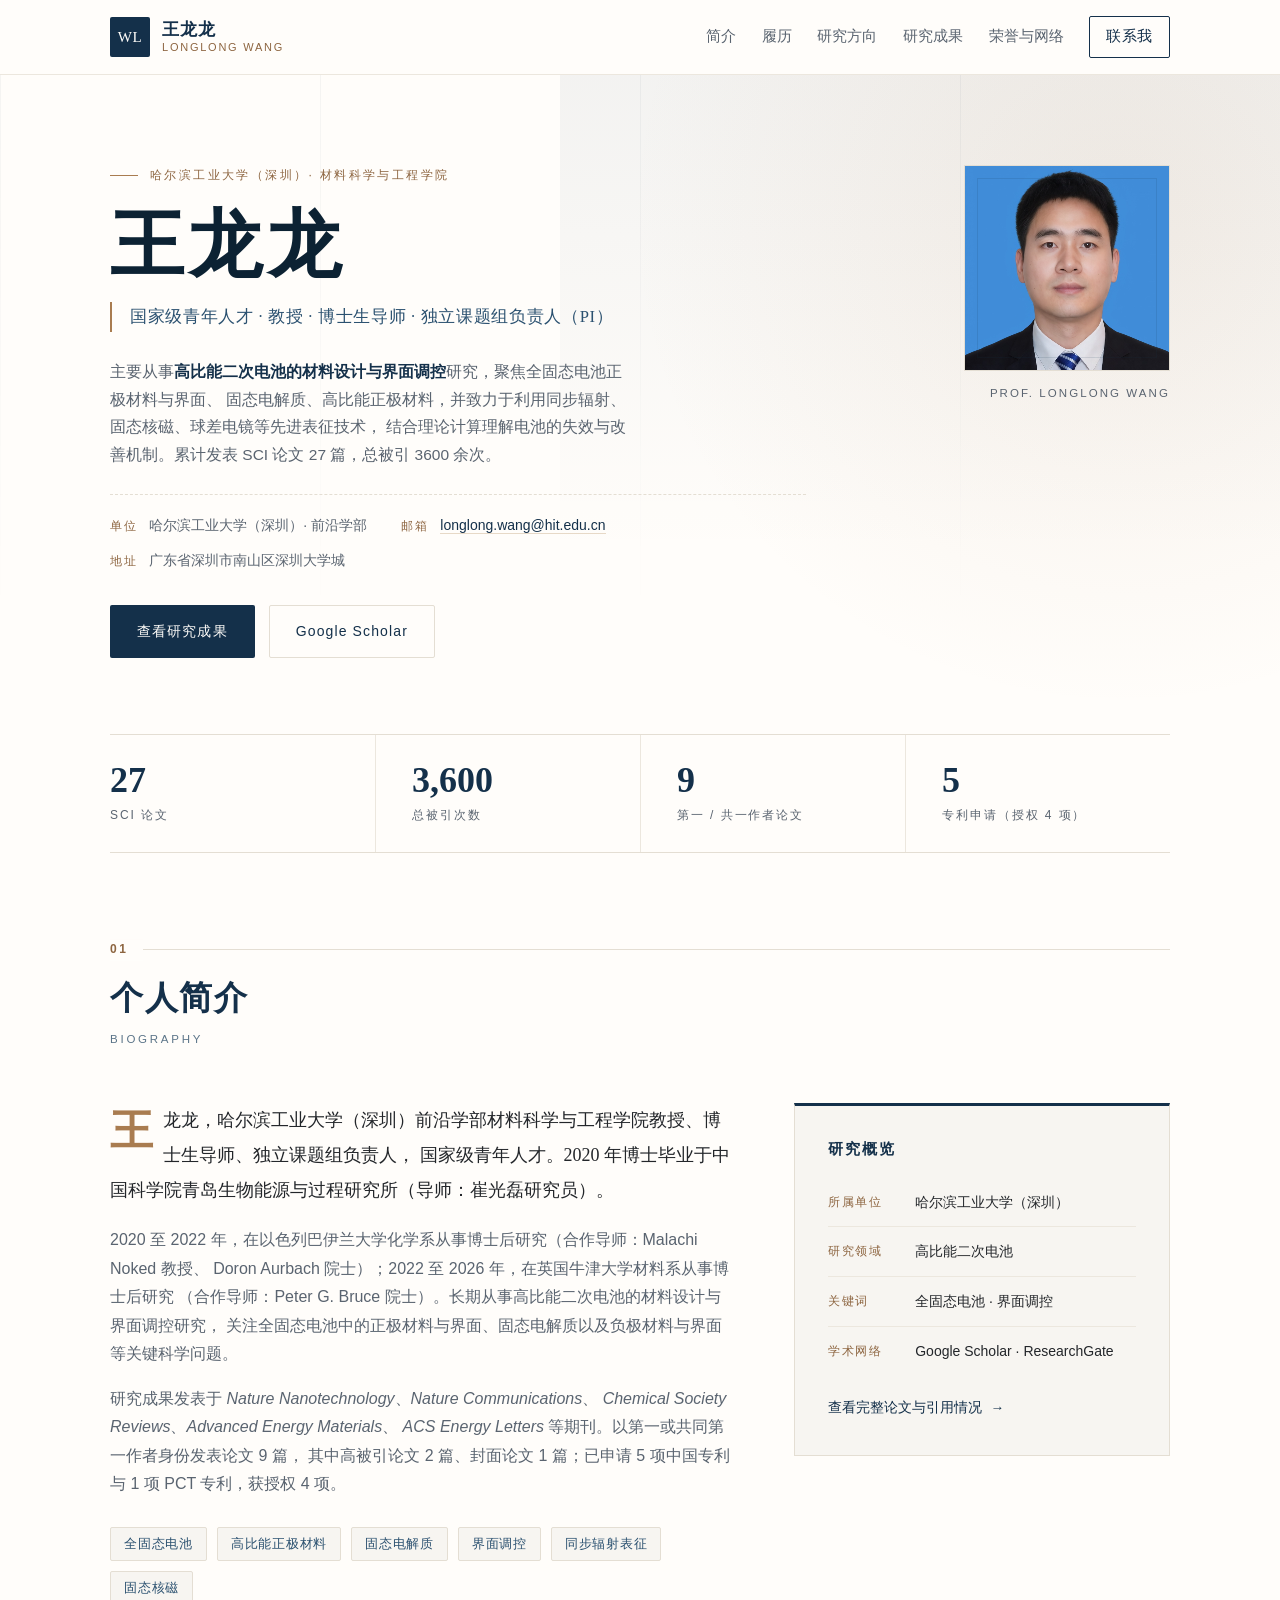
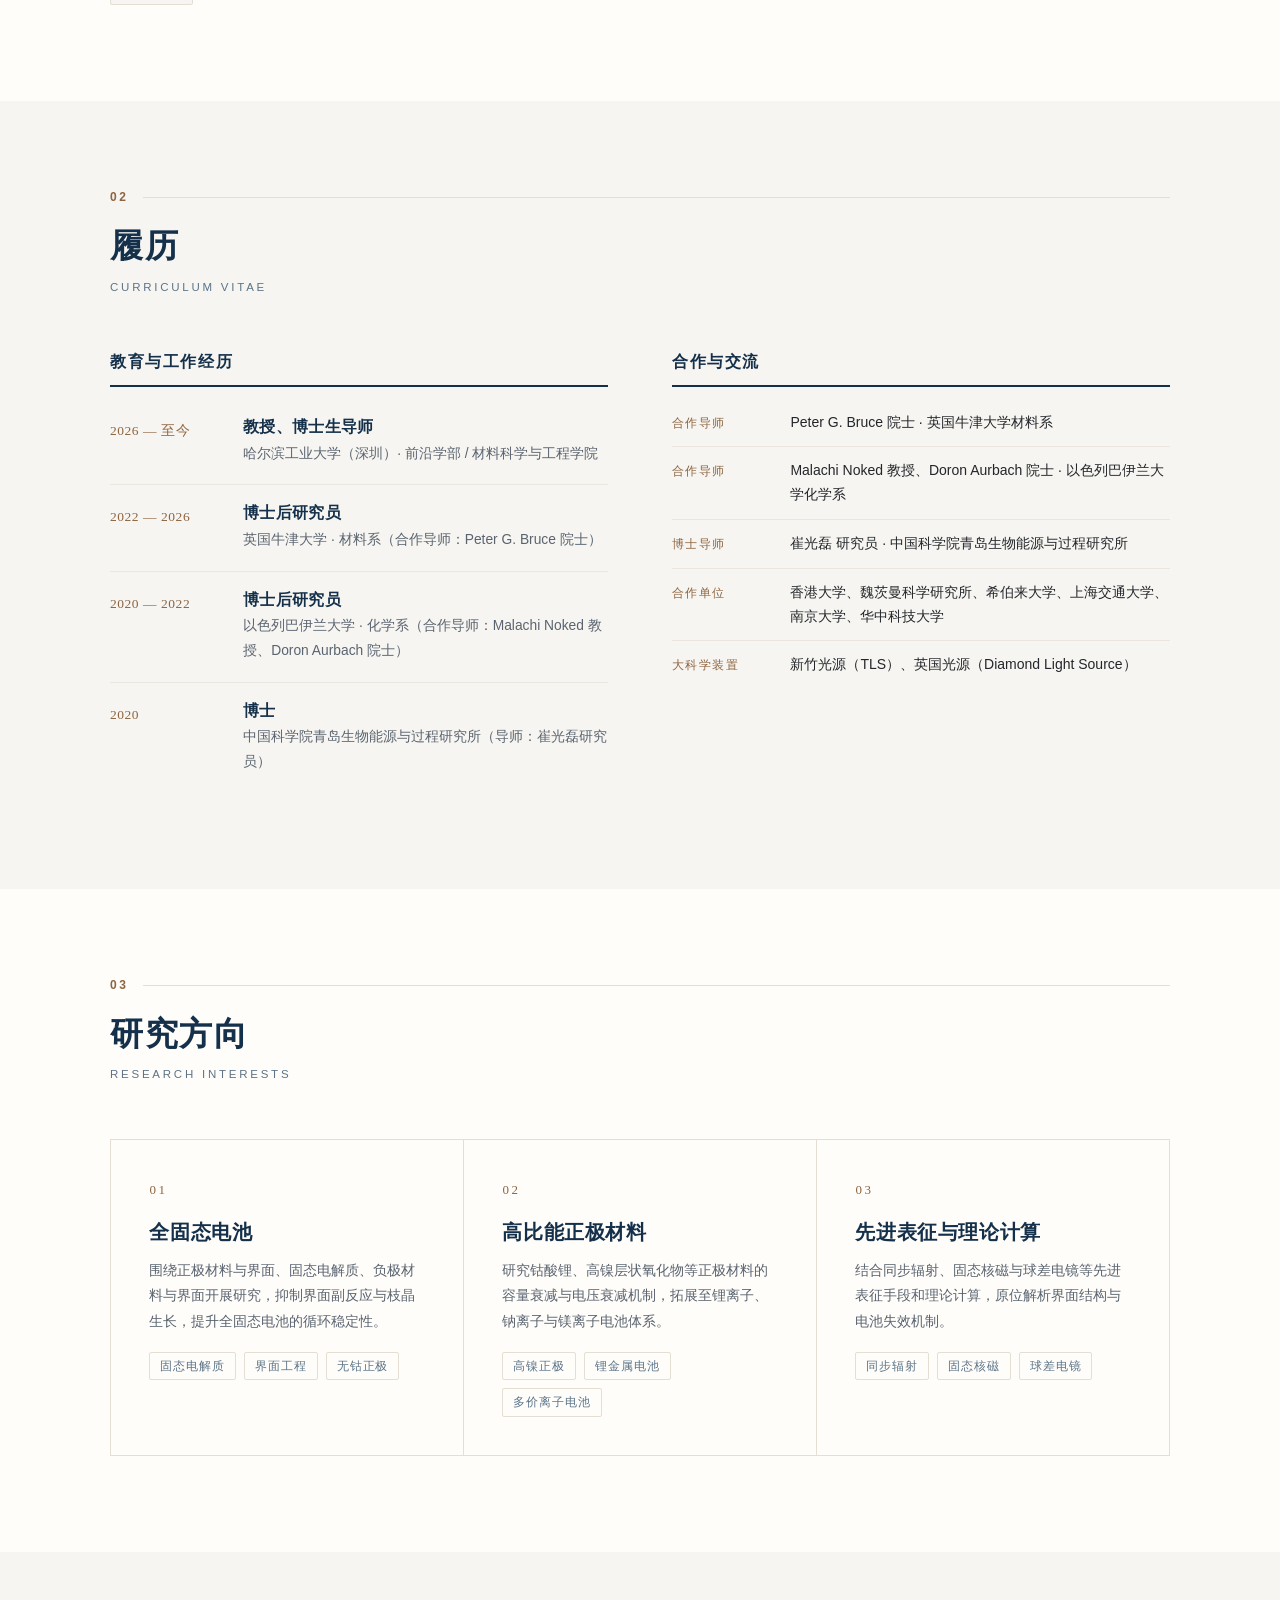
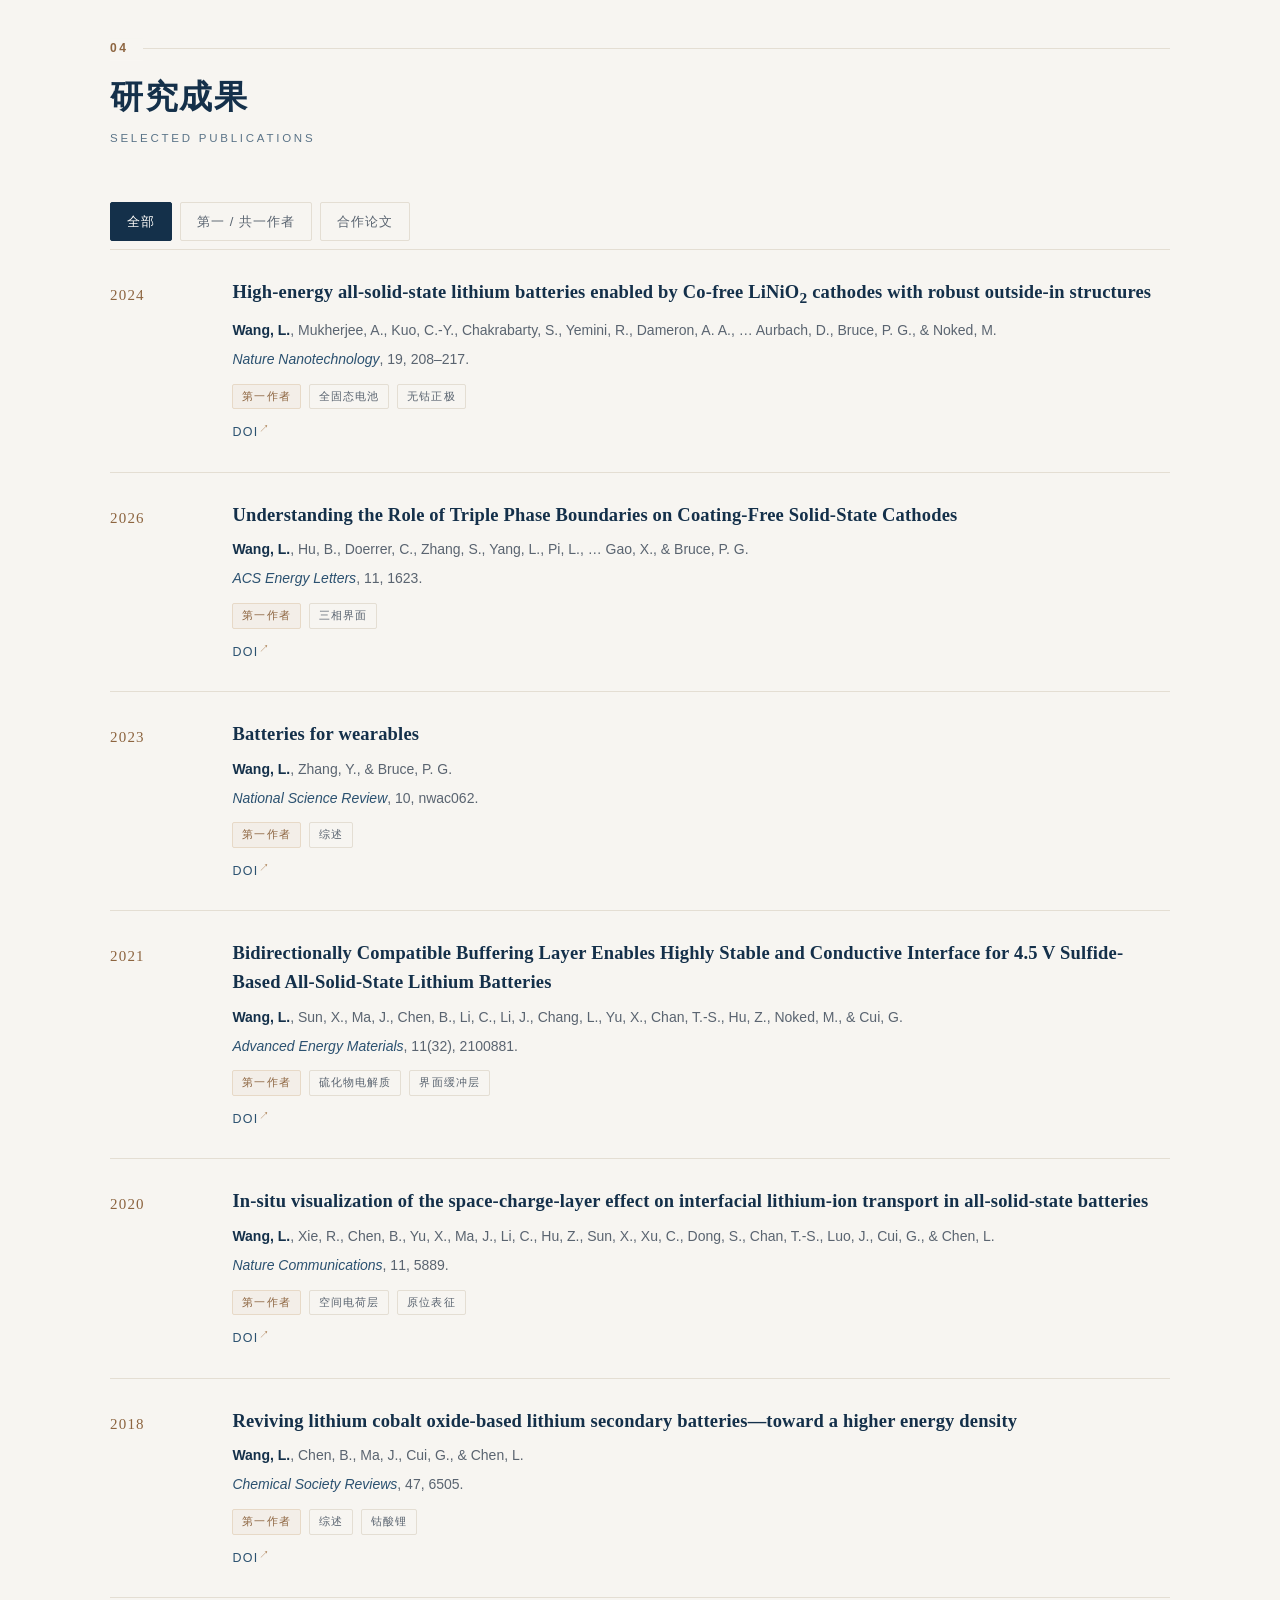
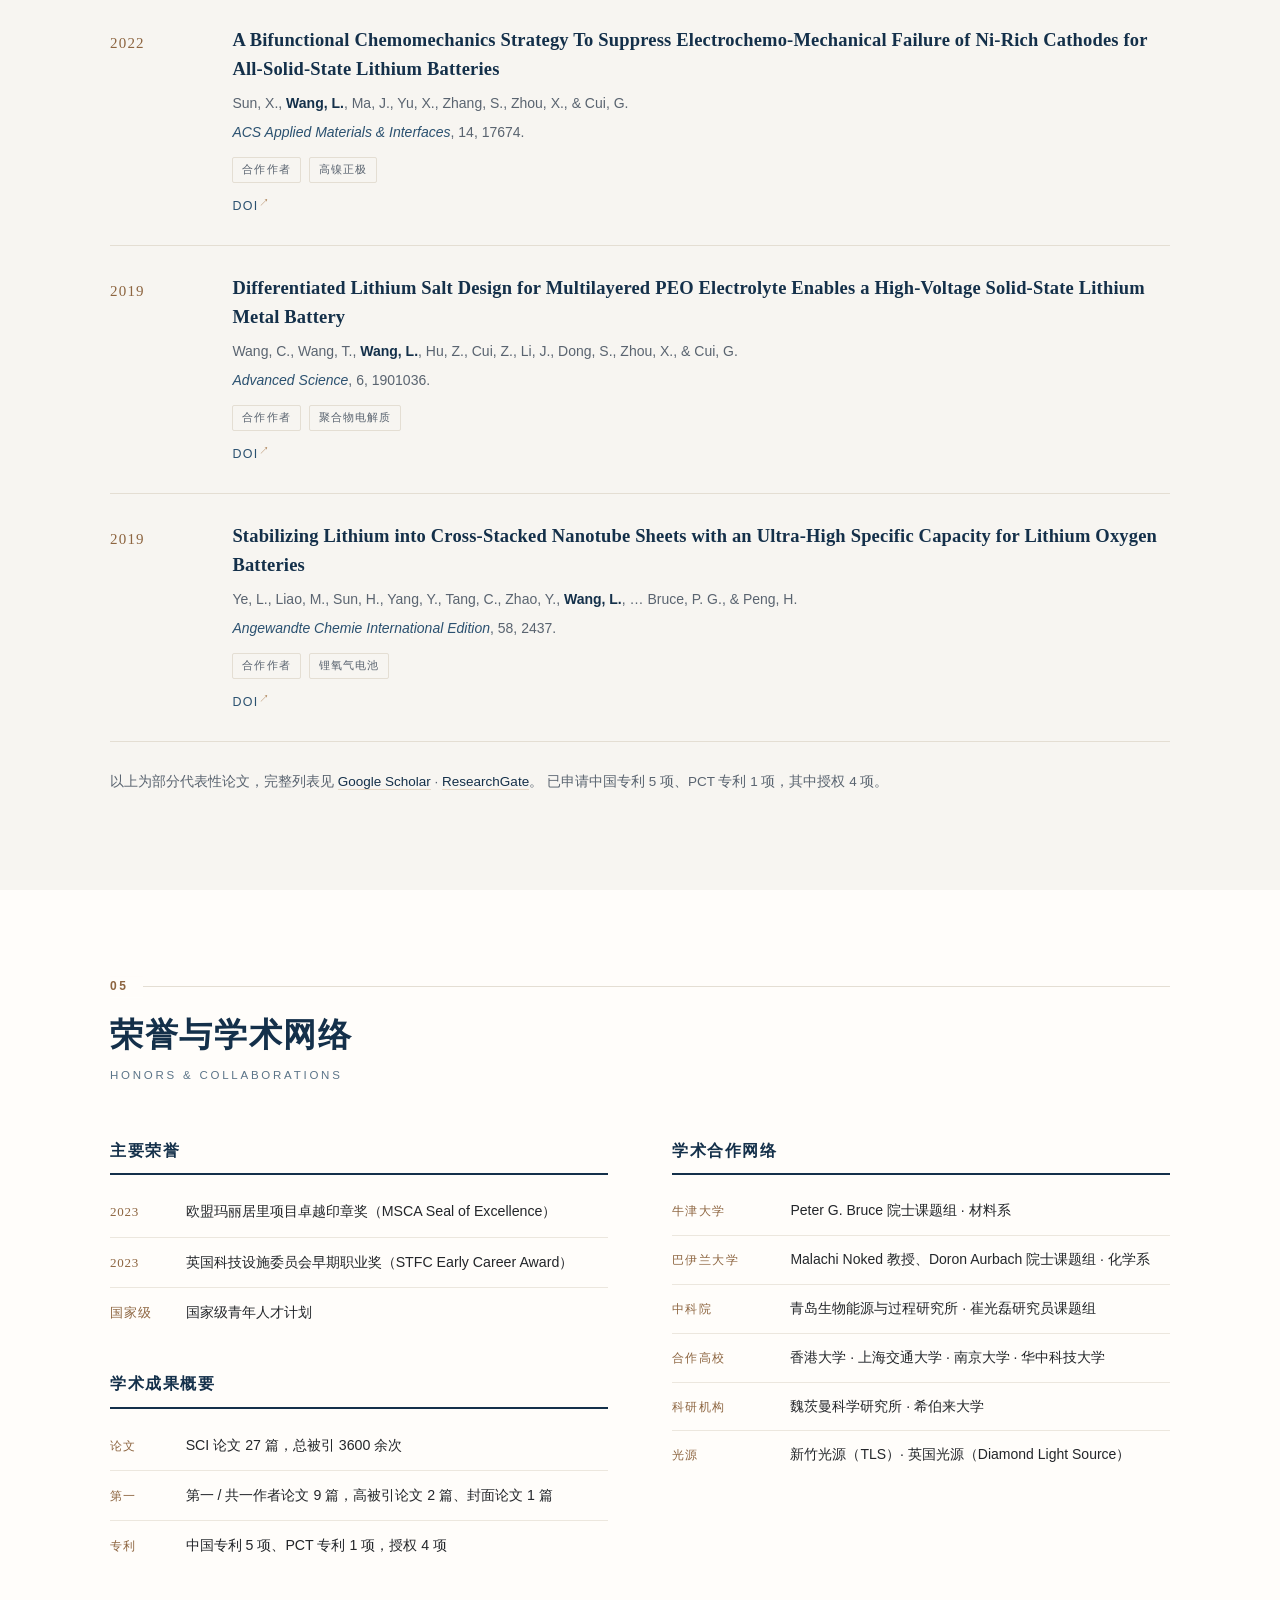
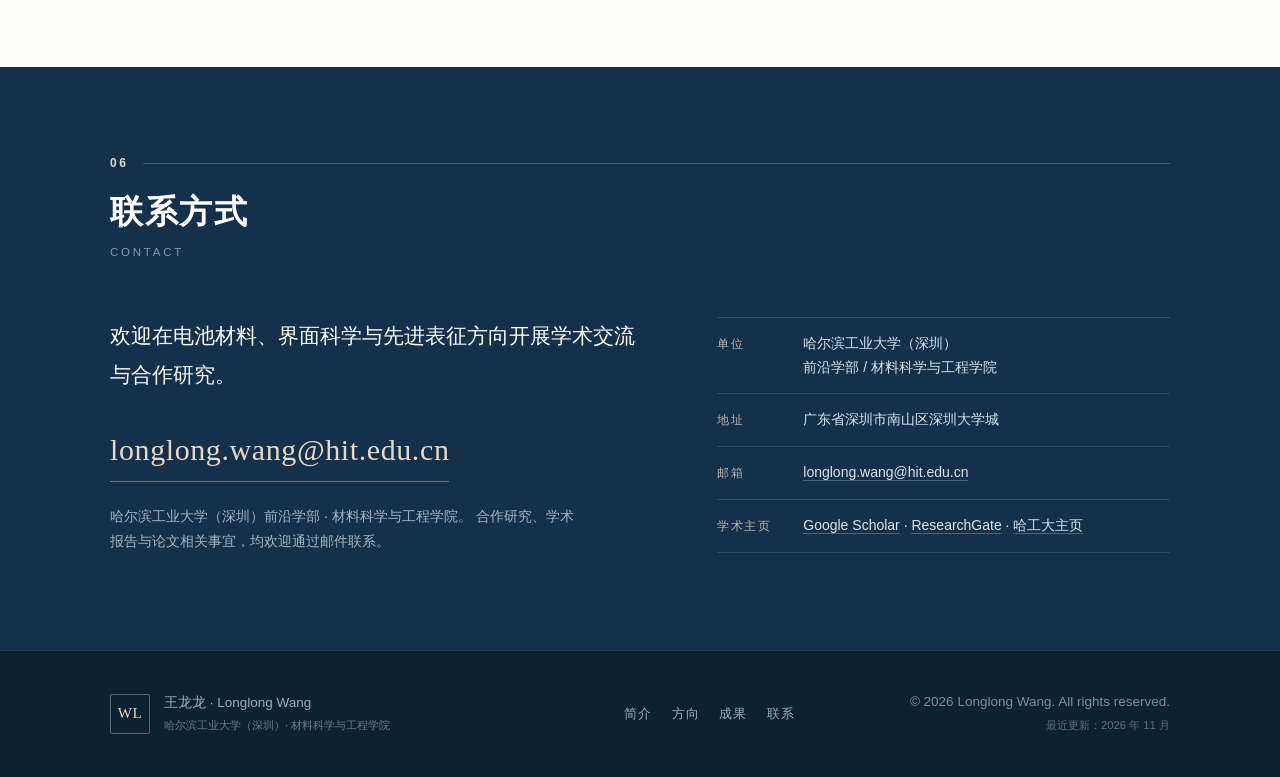
==== commit 691d3f64: "Add portrait photo and switch to square portrait layout" ====
--- a/index.html
+++ b/index.html
@@ -67,8 +67,7 @@
 
         <figure class="portrait">
           <div class="portrait-frame">
-            <!-- 替换为真实照片： <img src="assets/img/portrait.jpg" alt="王龙龙" /> -->
-            <span class="portrait-ph">Portrait<br /><small>300 × 400</small></span>
+            <img src="assets/img/wll.png" alt="王龙龙" width="204" height="204" />
           </div>
           <figcaption>Prof. Longlong Wang</figcaption>
         </figure>
--- a/assets/css/style.css
+++ b/assets/css/style.css
@@ -374,12 +374,13 @@
 
 /* 头像 */
 .portrait {
-  margin: 0;
+  margin: 0 0 0 auto;
+  max-width: 240px;
   position: relative;
 }
 .portrait-frame {
   position: relative;
-  aspect-ratio: 3 / 4;
+  aspect-ratio: 1 / 1;
   background: var(--paper);
   border: 1px solid var(--line);
   display: grid;
@@ -1094,7 +1095,7 @@
    ========================================================= */
 @media (max-width: 1024px) {
   .hero-inner { grid-template-columns: 1fr; }
-  .portrait { max-width: 260px; margin-top: 8px; }
+  .portrait { max-width: 220px; margin: 8px 0 0; }
   .portrait figcaption { text-align: left; }
 
   .about-grid,
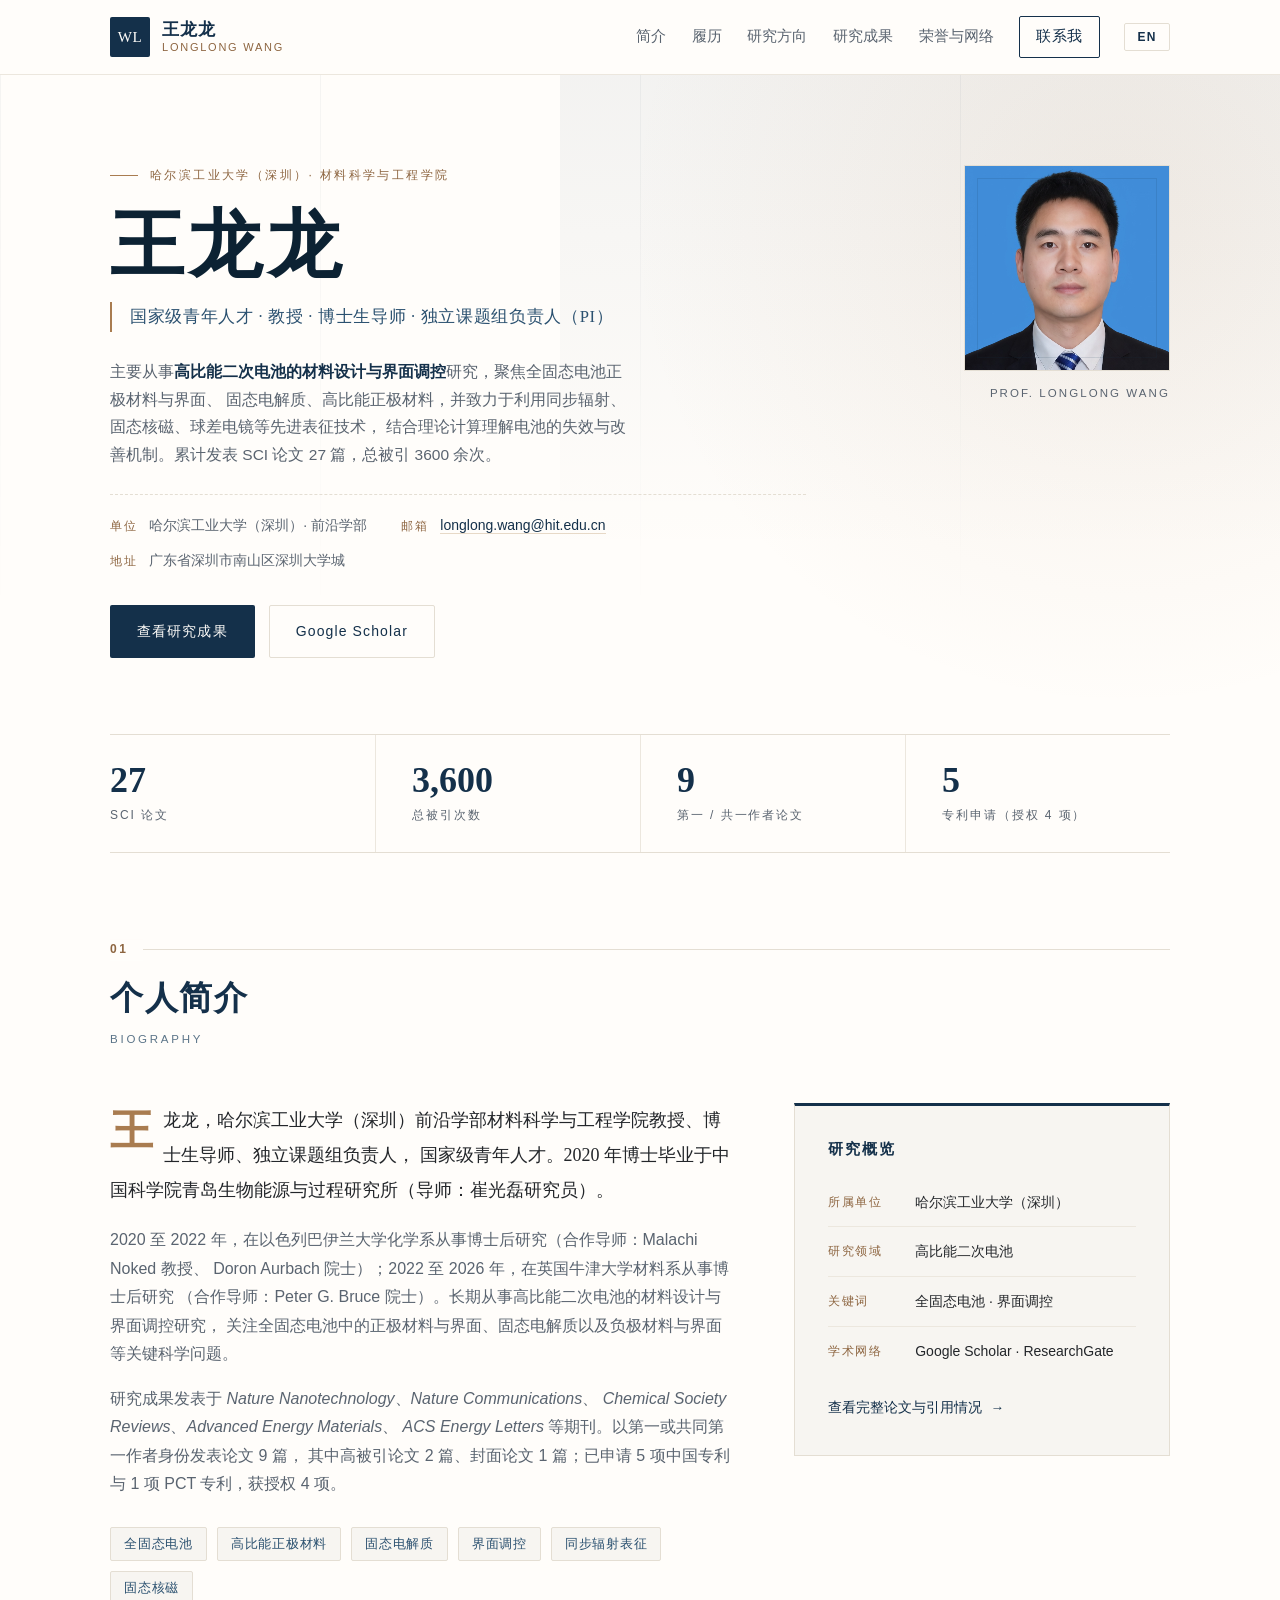
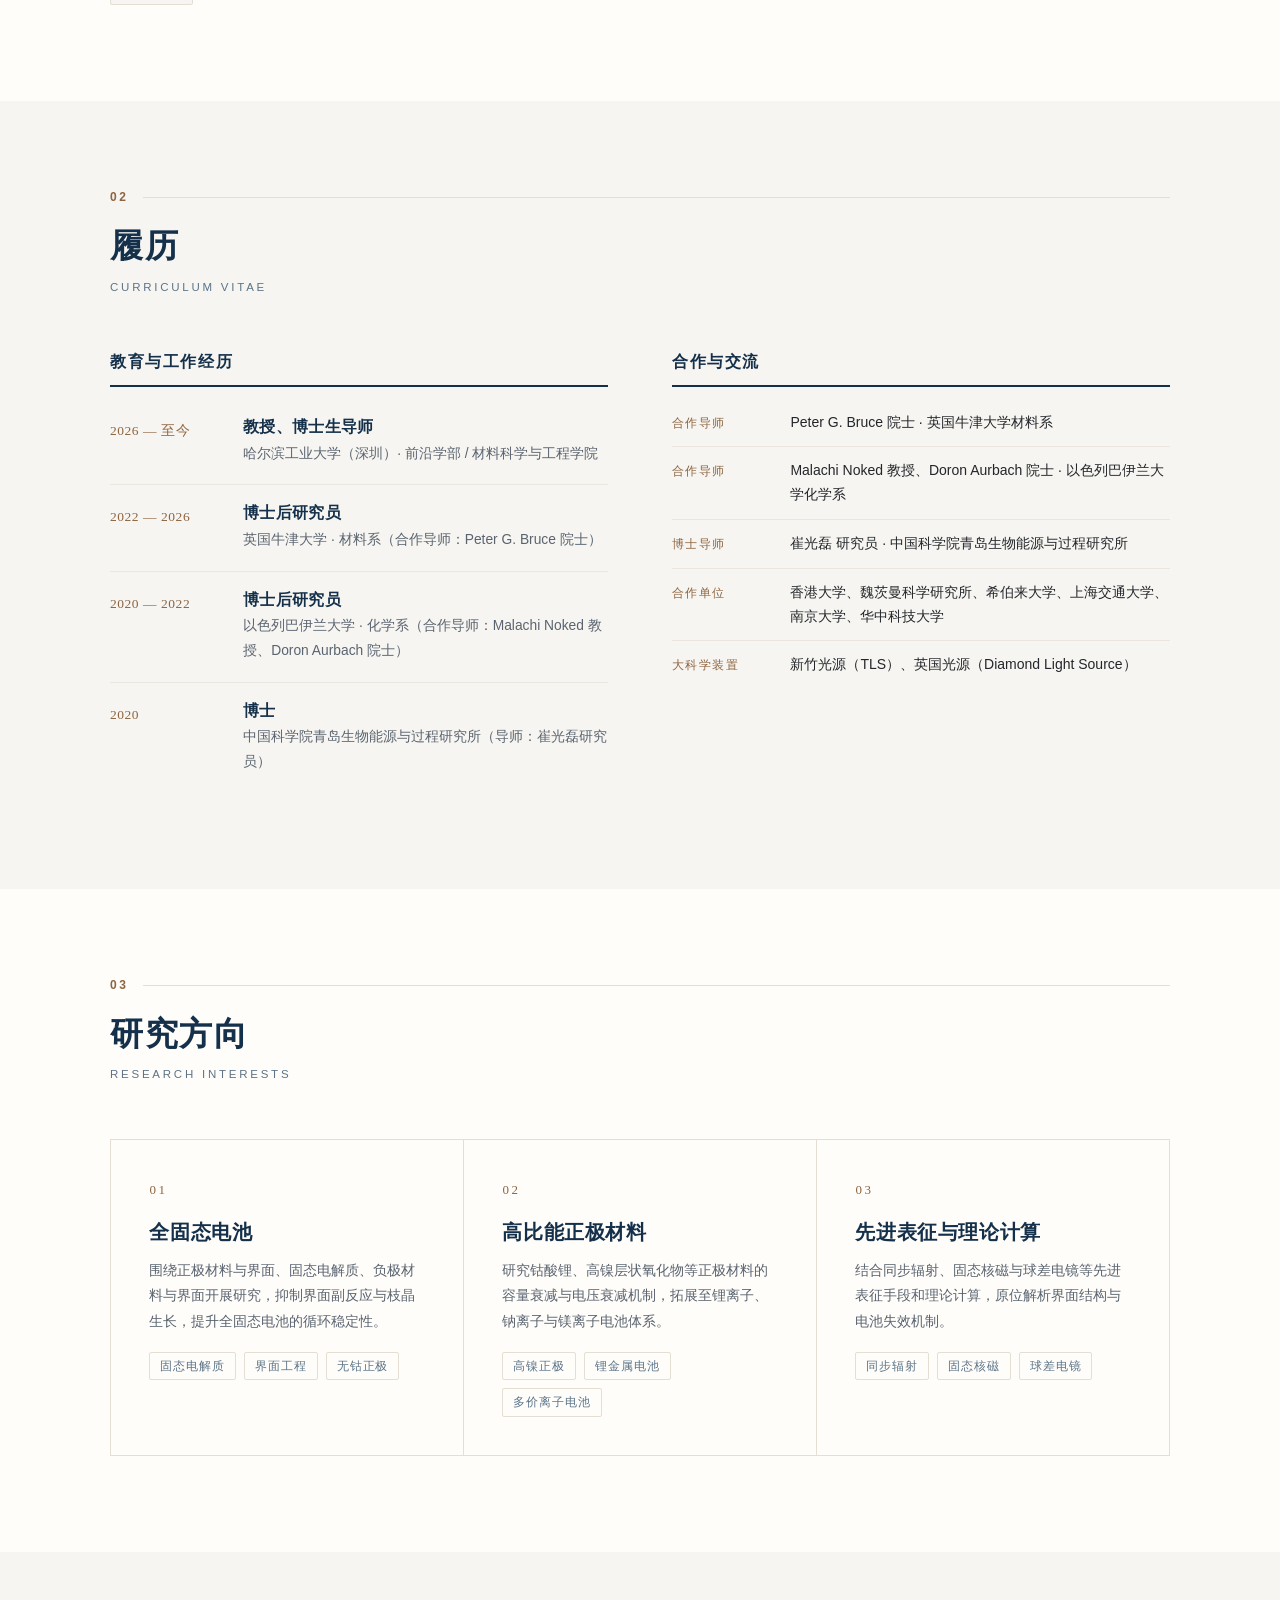
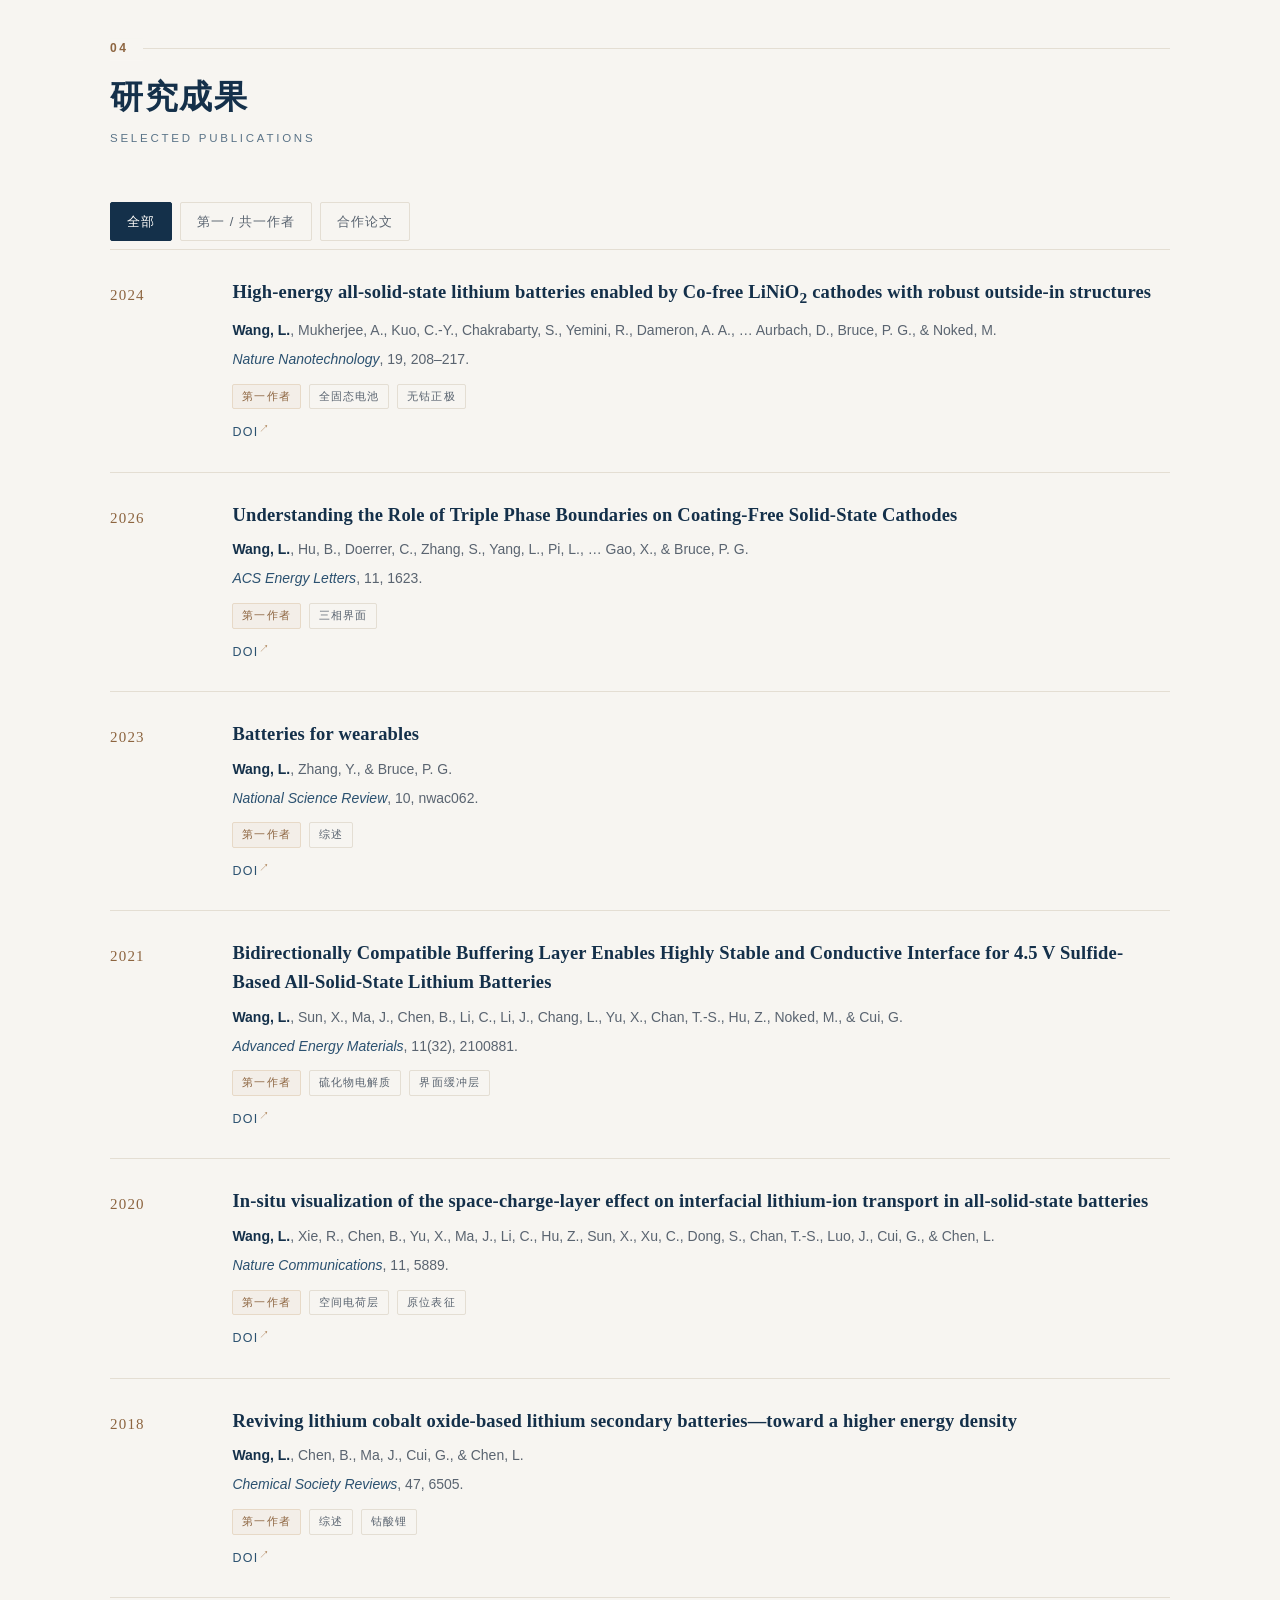
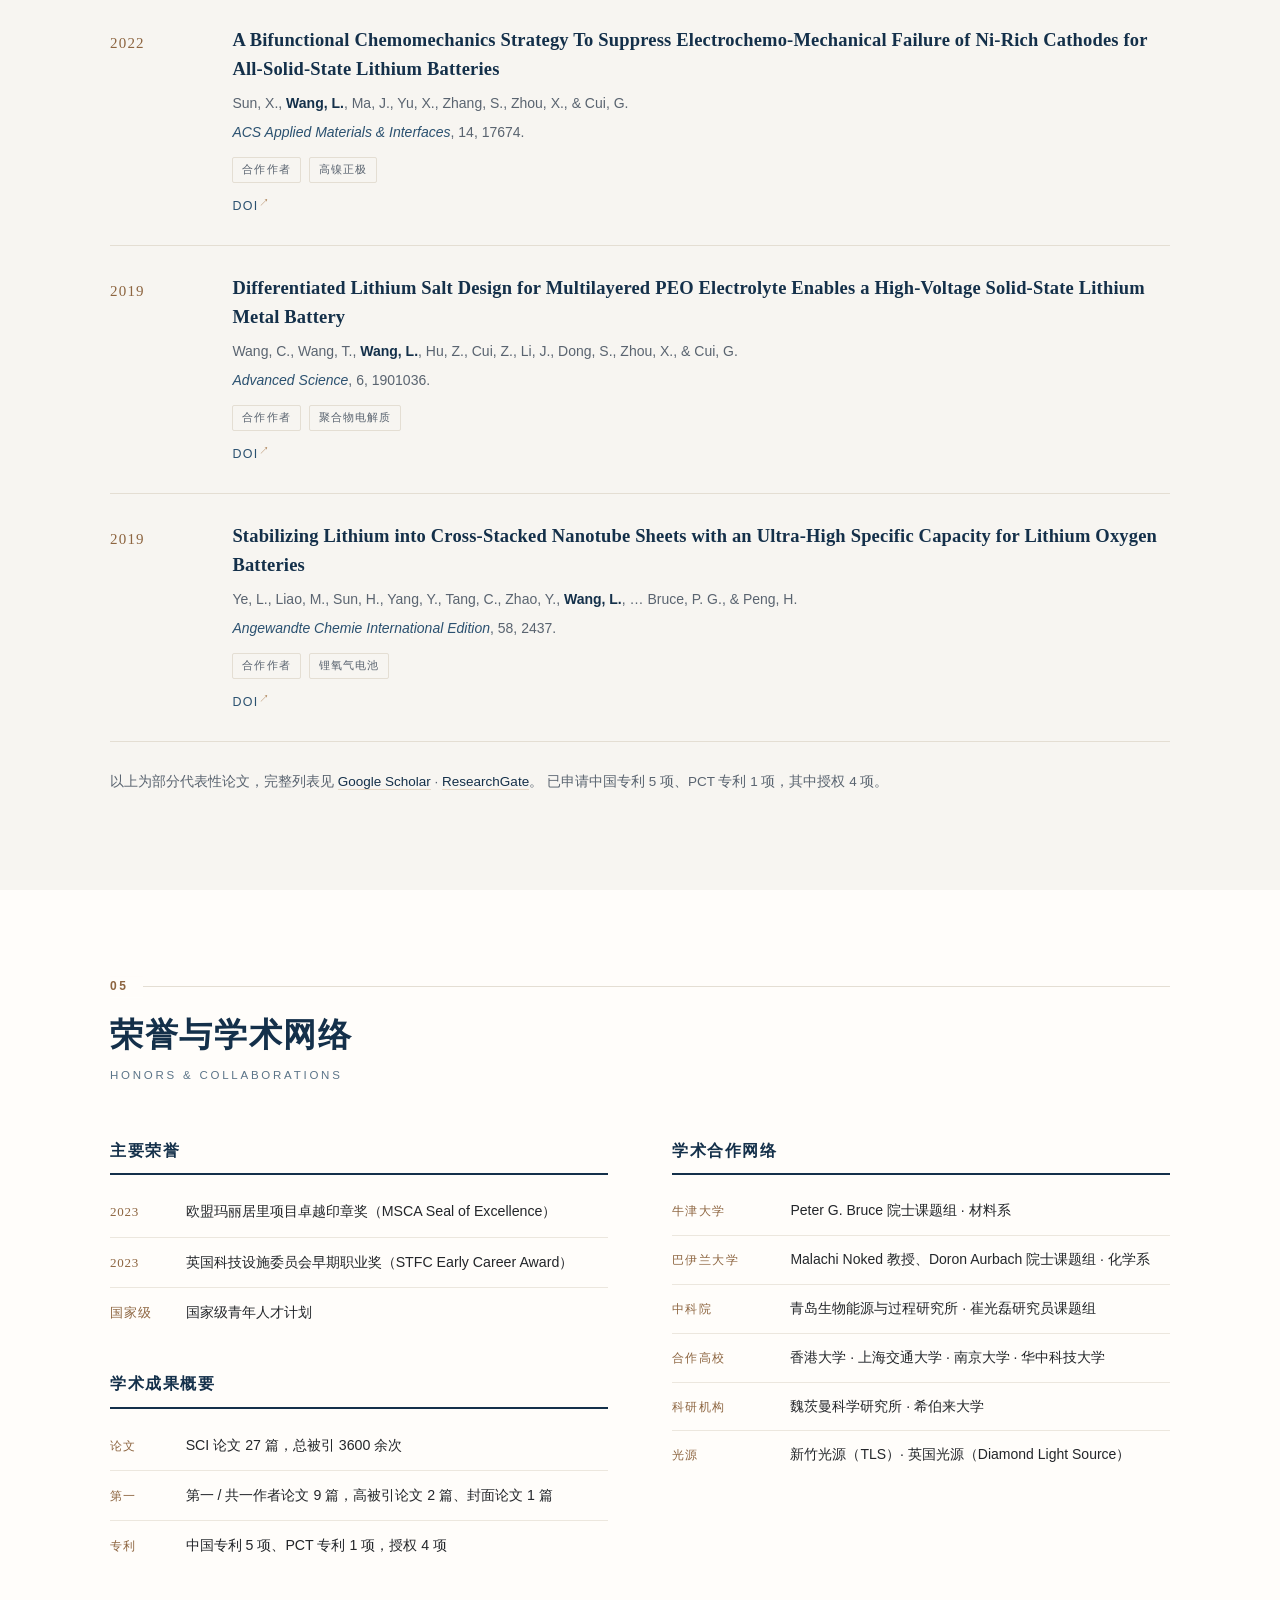
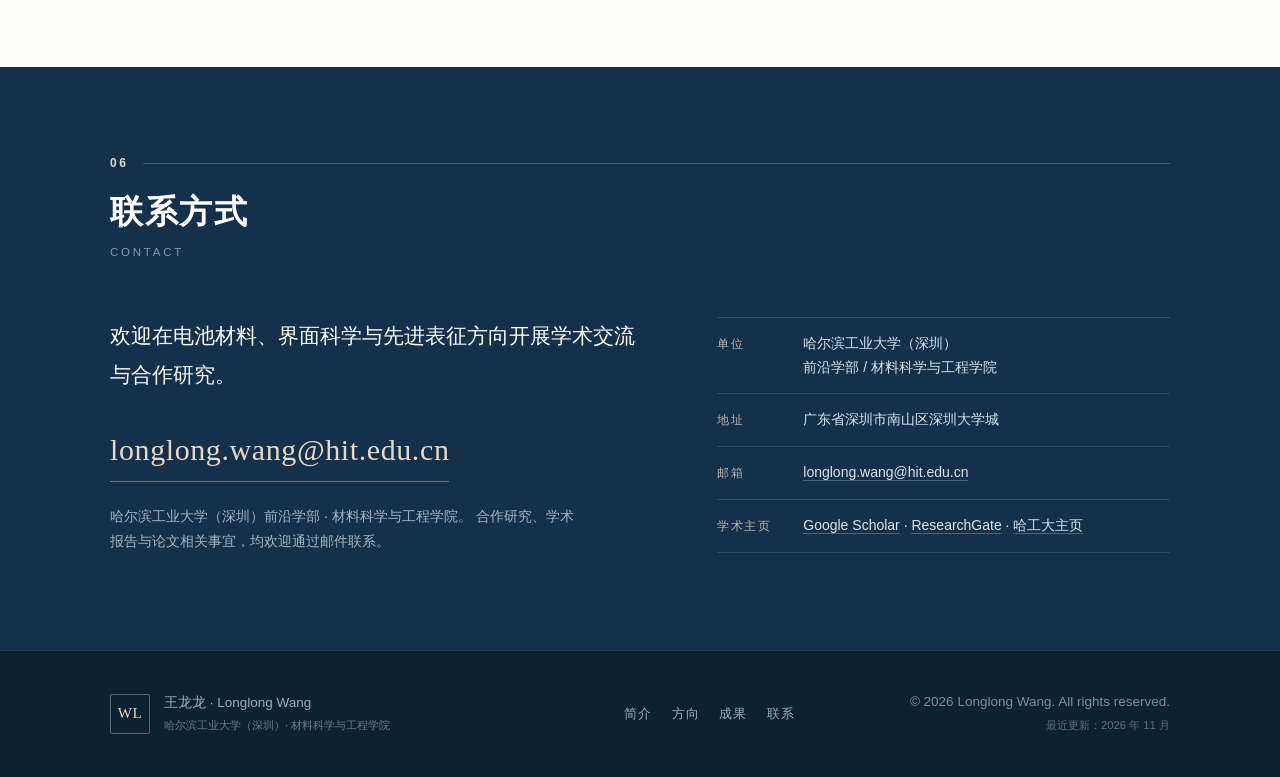
==== commit 7728dd91: "Add bilingual Chinese/English toggle across all sections" ====
--- a/index.html
+++ b/index.html
@@ -9,7 +9,7 @@
   <link rel="stylesheet" href="assets/css/style.css" />
 </head>
 <body>
-  <a class="skip-link" href="#main">跳转到正文</a>
+  <a class="skip-link" href="#main" data-en-html="Skip to main content">跳转到正文</a>
 
   <!-- ============ 顶部导航 ============ -->
   <header class="site-header" id="siteHeader">
@@ -23,18 +23,22 @@
       </a>
 
       <nav class="nav" id="primaryNav" aria-label="主导航">
-        <a href="#about">简介</a>
-        <a href="#cv">履历</a>
-        <a href="#research">研究方向</a>
-        <a href="#publications">研究成果</a>
-        <a href="#honors">荣誉与网络</a>
-        <a class="nav-cta" href="#contact">联系我</a>
+        <a href="#about" data-en-html="About">简介</a>
+        <a href="#cv" data-en-html="CV">履历</a>
+        <a href="#research" data-en-html="Research">研究方向</a>
+        <a href="#publications" data-en-html="Publications">研究成果</a>
+        <a href="#honors" data-en-html="Honors">荣誉与网络</a>
+        <a class="nav-cta" href="#contact" data-en-html="Contact">联系我</a>
       </nav>
 
-      <button class="nav-toggle" id="navToggle" type="button"
-              aria-label="展开导航" aria-expanded="false" aria-controls="primaryNav">
-        <span></span><span></span><span></span>
-      </button>
+      <div class="header-actions">
+        <button class="lang-toggle" id="langToggle" type="button"
+                aria-label="Switch to English" title="Switch to English">EN</button>
+        <button class="nav-toggle" id="navToggle" type="button"
+                aria-label="展开导航" aria-expanded="false" aria-controls="primaryNav">
+          <span></span><span></span><span></span>
+        </button>
+      </div>
     </div>
   </header>
 
@@ -43,23 +47,23 @@
     <section class="hero" id="top">
       <div class="wrap hero-inner">
         <div class="hero-text">
-          <p class="eyebrow">哈尔滨工业大学（深圳）· 材料科学与工程学院</p>
-          <h1 class="hero-name">王龙龙</h1>
-          <p class="hero-title">国家级青年人才 · 教授 · 博士生导师 · 独立课题组负责人（PI）</p>
-          <p class="hero-desc">
+          <p class="eyebrow" data-en-html="Harbin Institute of Technology, Shenzhen · School of Materials Science and Engineering">哈尔滨工业大学（深圳）· 材料科学与工程学院</p>
+          <h1 class="hero-name" data-en-html="Longlong Wang">王龙龙</h1>
+          <p class="hero-title" data-en-html="National Young Talent Program · Professor · Ph.D. Supervisor · Principal Investigator">国家级青年人才 · 教授 · 博士生导师 · 独立课题组负责人（PI）</p>
+          <p class="hero-desc" data-en-html="His research focuses on <strong>materials design and interface engineering for high-energy rechargeable batteries</strong>, covering cathodes and interfaces for all-solid-state batteries, solid electrolytes, and high-energy cathode materials. He combines advanced characterization&mdash;synchrotron radiation, solid-state NMR, and aberration-corrected STEM&mdash;with theoretical calculations to understand battery failure and degradation mechanisms. He has published 27 SCI papers with more than 3,600 citations.">
             主要从事<strong>高比能二次电池的材料设计与界面调控</strong>研究，聚焦全固态电池正极材料与界面、
             固态电解质、高比能正极材料，并致力于利用同步辐射、固态核磁、球差电镜等先进表征技术，
             结合理论计算理解电池的失效与改善机制。累计发表 SCI 论文 27 篇，总被引 3600 余次。
           </p>
 
           <ul class="hero-meta">
-            <li><span class="meta-key">单位</span> 哈尔滨工业大学（深圳）· 前沿学部</li>
-            <li><span class="meta-key">邮箱</span> <a href="mailto:longlong.wang@hit.edu.cn">longlong.wang@hit.edu.cn</a></li>
-            <li><span class="meta-key">地址</span> 广东省深圳市南山区深圳大学城</li>
+            <li><span class="meta-key" data-en-html="Affiliation">单位</span> <span data-en-html="Harbin Institute of Technology, Shenzhen · Division of Frontier Sciences">哈尔滨工业大学（深圳）· 前沿学部</span></li>
+            <li><span class="meta-key" data-en-html="Email">邮箱</span> <a href="mailto:longlong.wang@hit.edu.cn">longlong.wang@hit.edu.cn</a></li>
+            <li><span class="meta-key" data-en-html="Address">地址</span> <span data-en-html="Shenzhen University Town, Nanshan District, Shenzhen">广东省深圳市南山区深圳大学城</span></li>
           </ul>
 
           <div class="hero-actions">
-            <a class="btn btn-primary" href="#publications">查看研究成果</a>
+            <a class="btn btn-primary" href="#publications" data-en-html="View Publications">查看研究成果</a>
             <a class="btn btn-ghost" href="https://scholar.google.com/citations?user=xbnVCEEAAAAJ&hl=zh-CN"
                target="_blank" rel="noopener">Google Scholar</a>
           </div>
@@ -78,19 +82,19 @@
         <ul class="stats">
           <li>
             <strong class="stat-num" data-count="27">27</strong>
-            <span class="stat-label">SCI 论文</span>
+            <span class="stat-label" data-en-html="SCI Papers">SCI 论文</span>
           </li>
           <li>
             <strong class="stat-num" data-count="3600">3600</strong>
-            <span class="stat-label">总被引次数</span>
+            <span class="stat-label" data-en-html="Total Citations">总被引次数</span>
           </li>
           <li>
             <strong class="stat-num" data-count="9">9</strong>
-            <span class="stat-label">第一 / 共一作者论文</span>
+            <span class="stat-label" data-en-html="First / Co-first Author Papers">第一 / 共一作者论文</span>
           </li>
           <li>
             <strong class="stat-num" data-count="5">5</strong>
-            <span class="stat-label">专利申请（授权 4 项）</span>
+            <span class="stat-label" data-en-html="Patents (4 Granted)">专利申请（授权 4 项）</span>
           </li>
         </ul>
       </div>
@@ -101,23 +105,23 @@
       <div class="wrap">
         <header class="section-head reveal">
           <span class="section-index">01</span>
-          <h2 class="section-title">个人简介</h2>
-          <p class="section-sub">Biography</p>
+          <h2 class="section-title" data-en-html="Biography">个人简介</h2>
+          <p class="section-sub" data-en-html="About">Biography</p>
         </header>
 
         <div class="about-grid">
           <div class="about-body reveal">
-            <p class="lead">
+            <p class="lead" data-en-html="Longlong Wang is a Professor, Ph.D. supervisor, and Principal Investigator at the School of Materials Science and Engineering, Division of Frontier Sciences, Harbin Institute of Technology, Shenzhen, and a recipient of the National Young Talent Program. He received his Ph.D. from the Qingdao Institute of Bioenergy and Bioprocess Technology, Chinese Academy of Sciences, in 2020 (supervisor: Prof. Guanglei Cui).">
               王龙龙，哈尔滨工业大学（深圳）前沿学部材料科学与工程学院教授、博士生导师、独立课题组负责人，
               国家级青年人才。2020 年博士毕业于中国科学院青岛生物能源与过程研究所（导师：崔光磊研究员）。
             </p>
-            <p>
+            <p data-en-html="From 2020 to 2022, he was a postdoctoral researcher in the Department of Chemistry at Bar-Ilan University, Israel (with Prof. Malachi Noked and Prof. Doron Aurbach). From 2022 to 2026, he worked in the Department of Materials at the University of Oxford, UK (with Prof. Peter G. Bruce). His research concerns materials design and interface engineering for high-energy rechargeable batteries, with a focus on cathodes and interfaces, solid electrolytes, and anodes and their interfaces in all-solid-state batteries.">
               2020 至 2022 年，在以色列巴伊兰大学化学系从事博士后研究（合作导师：Malachi Noked 教授、
               Doron Aurbach 院士）；2022 至 2026 年，在英国牛津大学材料系从事博士后研究
               （合作导师：Peter G. Bruce 院士）。长期从事高比能二次电池的材料设计与界面调控研究，
               关注全固态电池中的正极材料与界面、固态电解质以及负极材料与界面等关键科学问题。
             </p>
-            <p>
+            <p data-en-html="His work has been published in <em>Nature Nanotechnology</em>, <em>Nature Communications</em>, <em>Chemical Society Reviews</em>, <em>Advanced Energy Materials</em>, and <em>ACS Energy Letters</em>. As first or co-first author he has published 9 papers, including 2 Highly Cited Papers and 1 cover paper, and has filed 5 Chinese patents and 1 PCT patent, 4 of which have been granted.">
               研究成果发表于 <em>Nature Nanotechnology</em>、<em>Nature Communications</em>、
               <em>Chemical Society Reviews</em>、<em>Advanced Energy Materials</em>、
               <em>ACS Energy Letters</em> 等期刊。以第一或共同第一作者身份发表论文 9 篇，
@@ -125,37 +129,37 @@
             </p>
 
             <ul class="keyword-list">
-              <li>全固态电池</li>
-              <li>高比能正极材料</li>
-              <li>固态电解质</li>
-              <li>界面调控</li>
-              <li>同步辐射表征</li>
-              <li>固态核磁</li>
+              <li data-en-html="All-solid-state batteries">全固态电池</li>
+              <li data-en-html="High-energy cathodes">高比能正极材料</li>
+              <li data-en-html="Solid electrolytes">固态电解质</li>
+              <li data-en-html="Interface engineering">界面调控</li>
+              <li data-en-html="Synchrotron characterization">同步辐射表征</li>
+              <li data-en-html="Solid-state NMR">固态核磁</li>
             </ul>
           </div>
 
           <aside class="about-card reveal">
-            <h3 class="card-title">研究概览</h3>
+            <h3 class="card-title" data-en-html="Research Overview">研究概览</h3>
             <dl class="fact-list">
               <div>
-                <dt>所属单位</dt>
-                <dd>哈尔滨工业大学（深圳）</dd>
-              </div>
-              <div>
-                <dt>研究领域</dt>
-                <dd>高比能二次电池</dd>
-              </div>
-              <div>
-                <dt>关键词</dt>
-                <dd>全固态电池 · 界面调控</dd>
-              </div>
-              <div>
-                <dt>学术网络</dt>
+                <dt data-en-html="Affiliation">所属单位</dt>
+                <dd data-en-html="Harbin Institute of Technology, Shenzhen">哈尔滨工业大学（深圳）</dd>
+              </div>
+              <div>
+                <dt data-en-html="Research Field">研究领域</dt>
+                <dd data-en-html="High-energy rechargeable batteries">高比能二次电池</dd>
+              </div>
+              <div>
+                <dt data-en-html="Keywords">关键词</dt>
+                <dd data-en-html="All-solid-state batteries · Interface engineering">全固态电池 · 界面调控</dd>
+              </div>
+              <div>
+                <dt data-en-html="Profiles">学术网络</dt>
                 <dd>Google Scholar · ResearchGate</dd>
               </div>
             </dl>
             <a class="link-arrow" href="https://scholar.google.com/citations?user=xbnVCEEAAAAJ&hl=zh-CN"
-               target="_blank" rel="noopener">查看完整论文与引用情况 <span>→</span></a>
+               target="_blank" rel="noopener"><span data-en-html="View full publications and citations">查看完整论文与引用情况</span> <span>→</span></a>
           </aside>
         </div>
       </div>
@@ -166,67 +170,67 @@
       <div class="wrap">
         <header class="section-head reveal">
           <span class="section-index">02</span>
-          <h2 class="section-title">履历</h2>
-          <p class="section-sub">Curriculum Vitae</p>
+          <h2 class="section-title" data-en-html="Curriculum Vitae">履历</h2>
+          <p class="section-sub" data-en-html="CV">Curriculum Vitae</p>
         </header>
 
         <div class="cv-grid">
           <div class="reveal">
-            <h3 class="block-title">教育与工作经历</h3>
+            <h3 class="block-title" data-en-html="Education &amp; Appointments">教育与工作经历</h3>
             <ol class="timeline">
               <li>
-                <span class="tl-time">2026 — 至今</span>
+                <span class="tl-time">2026 — <span data-en-html="Present">至今</span></span>
                 <div class="tl-body">
-                  <h4>教授、博士生导师</h4>
-                  <p>哈尔滨工业大学（深圳）· 前沿学部 / 材料科学与工程学院</p>
+                  <h4 data-en-html="Professor, Ph.D. Supervisor">教授、博士生导师</h4>
+                  <p data-en-html="Harbin Institute of Technology, Shenzhen · Division of Frontier Sciences / School of Materials Science and Engineering">哈尔滨工业大学（深圳）· 前沿学部 / 材料科学与工程学院</p>
                 </div>
               </li>
               <li>
                 <span class="tl-time">2022 — 2026</span>
                 <div class="tl-body">
-                  <h4>博士后研究员</h4>
-                  <p>英国牛津大学 · 材料系（合作导师：Peter G. Bruce 院士）</p>
+                  <h4 data-en-html="Postdoctoral Researcher">博士后研究员</h4>
+                  <p data-en-html="University of Oxford, UK · Department of Materials (with Prof. Peter G. Bruce)">英国牛津大学 · 材料系（合作导师：Peter G. Bruce 院士）</p>
                 </div>
               </li>
               <li>
                 <span class="tl-time">2020 — 2022</span>
                 <div class="tl-body">
-                  <h4>博士后研究员</h4>
-                  <p>以色列巴伊兰大学 · 化学系（合作导师：Malachi Noked 教授、Doron Aurbach 院士）</p>
+                  <h4 data-en-html="Postdoctoral Researcher">博士后研究员</h4>
+                  <p data-en-html="Bar-Ilan University, Israel · Department of Chemistry (with Prof. Malachi Noked and Prof. Doron Aurbach)">以色列巴伊兰大学 · 化学系（合作导师：Malachi Noked 教授、Doron Aurbach 院士）</p>
                 </div>
               </li>
               <li>
                 <span class="tl-time">2020</span>
                 <div class="tl-body">
-                  <h4>博士</h4>
-                  <p>中国科学院青岛生物能源与过程研究所（导师：崔光磊研究员）</p>
+                  <h4 data-en-html="Ph.D.">博士</h4>
+                  <p data-en-html="Qingdao Institute of Bioenergy and Bioprocess Technology, Chinese Academy of Sciences (supervisor: Prof. Guanglei Cui)">中国科学院青岛生物能源与过程研究所（导师：崔光磊研究员）</p>
                 </div>
               </li>
             </ol>
           </div>
 
           <div class="reveal">
-            <h3 class="block-title">合作与交流</h3>
+            <h3 class="block-title" data-en-html="Collaborations">合作与交流</h3>
             <ul class="network-list">
               <li>
-                <span class="n-key">合作导师</span>
-                <span class="n-text">Peter G. Bruce 院士 · 英国牛津大学材料系</span>
-              </li>
-              <li>
-                <span class="n-key">合作导师</span>
-                <span class="n-text">Malachi Noked 教授、Doron Aurbach 院士 · 以色列巴伊兰大学化学系</span>
-              </li>
-              <li>
-                <span class="n-key">博士导师</span>
-                <span class="n-text">崔光磊 研究员 · 中国科学院青岛生物能源与过程研究所</span>
-              </li>
-              <li>
-                <span class="n-key">合作单位</span>
-                <span class="n-text">香港大学、魏茨曼科学研究所、希伯来大学、上海交通大学、南京大学、华中科技大学</span>
-              </li>
-              <li>
-                <span class="n-key">大科学装置</span>
-                <span class="n-text">新竹光源（TLS）、英国光源（Diamond Light Source）</span>
+                <span class="n-key" data-en-html="Advisor">合作导师</span>
+                <span class="n-text" data-en-html="Prof. Peter G. Bruce · Department of Materials, University of Oxford, UK">Peter G. Bruce 院士 · 英国牛津大学材料系</span>
+              </li>
+              <li>
+                <span class="n-key" data-en-html="Advisor">合作导师</span>
+                <span class="n-text" data-en-html="Prof. Malachi Noked and Prof. Doron Aurbach · Department of Chemistry, Bar-Ilan University, Israel">Malachi Noked 教授、Doron Aurbach 院士 · 以色列巴伊兰大学化学系</span>
+              </li>
+              <li>
+                <span class="n-key" data-en-html="Ph.D. Advisor">博士导师</span>
+                <span class="n-text" data-en-html="Prof. Guanglei Cui · Qingdao Institute of Bioenergy and Bioprocess Technology, Chinese Academy of Sciences">崔光磊 研究员 · 中国科学院青岛生物能源与过程研究所</span>
+              </li>
+              <li>
+                <span class="n-key" data-en-html="Partners">合作单位</span>
+                <span class="n-text" data-en-html="University of Hong Kong, Weizmann Institute of Science, Hebrew University of Jerusalem, Shanghai Jiao Tong University, Nanjing University, Huazhong University of Science and Technology">香港大学、魏茨曼科学研究所、希伯来大学、上海交通大学、南京大学、华中科技大学</span>
+              </li>
+              <li>
+                <span class="n-key" data-en-html="Facilities">大科学装置</span>
+                <span class="n-text" data-en-html="Taiwan Light Source (TLS), Diamond Light Source (UK)">新竹光源（TLS）、英国光源（Diamond Light Source）</span>
               </li>
             </ul>
           </div>
@@ -239,30 +243,42 @@
       <div class="wrap">
         <header class="section-head reveal">
           <span class="section-index">03</span>
-          <h2 class="section-title">研究方向</h2>
-          <p class="section-sub">Research Interests</p>
+          <h2 class="section-title" data-en-html="Research Interests">研究方向</h2>
+          <p class="section-sub" data-en-html="Research Areas">Research Interests</p>
         </header>
 
         <div class="research-grid">
           <article class="research-card reveal">
             <span class="rc-num">01</span>
-            <h3>全固态电池</h3>
-            <p>围绕正极材料与界面、固态电解质、负极材料与界面开展研究，抑制界面副反应与枝晶生长，提升全固态电池的循环稳定性。</p>
-            <ul class="rc-tags"><li>固态电解质</li><li>界面工程</li><li>无钴正极</li></ul>
+            <h3 data-en-html="All-Solid-State Batteries">全固态电池</h3>
+            <p data-en-html="Research on cathodes and interfaces, solid electrolytes, and anodes and interfaces, aiming to suppress interfacial side reactions and dendrite growth and to improve the cycling stability of all-solid-state batteries.">围绕正极材料与界面、固态电解质、负极材料与界面开展研究，抑制界面副反应与枝晶生长，提升全固态电池的循环稳定性。</p>
+            <ul class="rc-tags">
+              <li data-en-html="Solid electrolytes">固态电解质</li>
+              <li data-en-html="Interface engineering">界面工程</li>
+              <li data-en-html="Co-free cathodes">无钴正极</li>
+            </ul>
           </article>
 
           <article class="research-card reveal">
             <span class="rc-num">02</span>
-            <h3>高比能正极材料</h3>
-            <p>研究钴酸锂、高镍层状氧化物等正极材料的容量衰减与电压衰减机制，拓展至锂离子、钠离子与镁离子电池体系。</p>
-            <ul class="rc-tags"><li>高镍正极</li><li>锂金属电池</li><li>多价离子电池</li></ul>
+            <h3 data-en-html="High-Energy Cathode Materials">高比能正极材料</h3>
+            <p data-en-html="Investigating the capacity and voltage fading mechanisms of LiCoO2 and Ni-rich layered oxides, and extending the work to lithium-, sodium-, and magnesium-ion battery systems.">研究钴酸锂、高镍层状氧化物等正极材料的容量衰减与电压衰减机制，拓展至锂离子、钠离子与镁离子电池体系。</p>
+            <ul class="rc-tags">
+              <li data-en-html="Ni-rich cathodes">高镍正极</li>
+              <li data-en-html="Lithium metal batteries">锂金属电池</li>
+              <li data-en-html="Multivalent-ion batteries">多价离子电池</li>
+            </ul>
           </article>
 
           <article class="research-card reveal">
             <span class="rc-num">03</span>
-            <h3>先进表征与理论计算</h3>
-            <p>结合同步辐射、固态核磁与球差电镜等先进表征手段和理论计算，原位解析界面结构与电池失效机制。</p>
-            <ul class="rc-tags"><li>同步辐射</li><li>固态核磁</li><li>球差电镜</li></ul>
+            <h3 data-en-html="Advanced Characterization &amp; Theory">先进表征与理论计算</h3>
+            <p data-en-html="Combining synchrotron radiation, solid-state NMR, and aberration-corrected STEM with theoretical calculations to resolve interfacial structures and battery failure mechanisms in situ.">结合同步辐射、固态核磁与球差电镜等先进表征手段和理论计算，原位解析界面结构与电池失效机制。</p>
+            <ul class="rc-tags">
+              <li data-en-html="Synchrotron">同步辐射</li>
+              <li data-en-html="Solid-state NMR">固态核磁</li>
+              <li data-en-html="Aberration-corrected STEM">球差电镜</li>
+            </ul>
           </article>
         </div>
       </div>
@@ -273,14 +289,14 @@
       <div class="wrap">
         <header class="section-head reveal">
           <span class="section-index">04</span>
-          <h2 class="section-title">研究成果</h2>
+          <h2 class="section-title" data-en-html="Publications">研究成果</h2>
           <p class="section-sub">Selected Publications</p>
         </header>
 
         <div class="filters reveal" role="group" aria-label="按作者身份筛选成果">
-          <button class="filter-btn is-active" type="button" data-filter="all">全部</button>
-          <button class="filter-btn" type="button" data-filter="first">第一 / 共一作者</button>
-          <button class="filter-btn" type="button" data-filter="co">合作论文</button>
+          <button class="filter-btn is-active" type="button" data-filter="all" data-en-html="All">全部</button>
+          <button class="filter-btn" type="button" data-filter="first" data-en-html="First / Co-first Author">第一 / 共一作者</button>
+          <button class="filter-btn" type="button" data-filter="co" data-en-html="Co-authored">合作论文</button>
         </div>
 
         <div class="pub-list" id="pubList">
@@ -295,9 +311,9 @@
               <p class="pub-authors"><strong>Wang, L.</strong>, Mukherjee, A., Kuo, C.-Y., Chakrabarty, S., Yemini, R., Dameron, A. A., &hellip; Aurbach, D., Bruce, P. G., &amp; Noked, M.</p>
               <p class="pub-venue"><em>Nature Nanotechnology</em>, 19, 208–217.</p>
               <ul class="pub-tags">
-                <li class="tag tag-accent">第一作者</li>
-                <li class="tag">全固态电池</li>
-                <li class="tag">无钴正极</li>
+                <li class="tag tag-accent" data-en-html="First author">第一作者</li>
+                <li class="tag" data-en-html="All-solid-state batteries">全固态电池</li>
+                <li class="tag" data-en-html="Co-free cathodes">无钴正极</li>
               </ul>
               <div class="pub-links">
                 <a href="https://doi.org/10.1038/s41565-023-01519-8" target="_blank" rel="noopener">DOI</a>
@@ -316,8 +332,8 @@
               <p class="pub-authors"><strong>Wang, L.</strong>, Hu, B., Doerrer, C., Zhang, S., Yang, L., Pi, L., &hellip; Gao, X., &amp; Bruce, P. G.</p>
               <p class="pub-venue"><em>ACS Energy Letters</em>, 11, 1623.</p>
               <ul class="pub-tags">
-                <li class="tag tag-accent">第一作者</li>
-                <li class="tag">三相界面</li>
+                <li class="tag tag-accent" data-en-html="First author">第一作者</li>
+                <li class="tag" data-en-html="Triple-phase boundaries">三相界面</li>
               </ul>
               <div class="pub-links">
                 <a href="https://doi.org/10.1021/acsenergylett.5c02607" target="_blank" rel="noopener">DOI</a>
@@ -336,8 +352,8 @@
               <p class="pub-authors"><strong>Wang, L.</strong>, Zhang, Y., &amp; Bruce, P. G.</p>
               <p class="pub-venue"><em>National Science Review</em>, 10, nwac062.</p>
               <ul class="pub-tags">
-                <li class="tag tag-accent">第一作者</li>
-                <li class="tag">综述</li>
+                <li class="tag tag-accent" data-en-html="First author">第一作者</li>
+                <li class="tag" data-en-html="Review">综述</li>
               </ul>
               <div class="pub-links">
                 <a href="https://doi.org/10.1093/nsr/nwac062" target="_blank" rel="noopener">DOI</a>
@@ -356,9 +372,9 @@
               <p class="pub-authors"><strong>Wang, L.</strong>, Sun, X., Ma, J., Chen, B., Li, C., Li, J., Chang, L., Yu, X., Chan, T.-S., Hu, Z., Noked, M., &amp; Cui, G.</p>
               <p class="pub-venue"><em>Advanced Energy Materials</em>, 11(32), 2100881.</p>
               <ul class="pub-tags">
-                <li class="tag tag-accent">第一作者</li>
-                <li class="tag">硫化物电解质</li>
-                <li class="tag">界面缓冲层</li>
+                <li class="tag tag-accent" data-en-html="First author">第一作者</li>
+                <li class="tag" data-en-html="Sulfide electrolytes">硫化物电解质</li>
+                <li class="tag" data-en-html="Buffer layer">界面缓冲层</li>
               </ul>
               <div class="pub-links">
                 <a href="https://doi.org/10.1002/aenm.202100881" target="_blank" rel="noopener">DOI</a>
@@ -377,9 +393,9 @@
               <p class="pub-authors"><strong>Wang, L.</strong>, Xie, R., Chen, B., Yu, X., Ma, J., Li, C., Hu, Z., Sun, X., Xu, C., Dong, S., Chan, T.-S., Luo, J., Cui, G., &amp; Chen, L.</p>
               <p class="pub-venue"><em>Nature Communications</em>, 11, 5889.</p>
               <ul class="pub-tags">
-                <li class="tag tag-accent">第一作者</li>
-                <li class="tag">空间电荷层</li>
-                <li class="tag">原位表征</li>
+                <li class="tag tag-accent" data-en-html="First author">第一作者</li>
+                <li class="tag" data-en-html="Space-charge layer">空间电荷层</li>
+                <li class="tag" data-en-html="In situ characterization">原位表征</li>
               </ul>
               <div class="pub-links">
                 <a href="https://doi.org/10.1038/s41467-020-19726-5" target="_blank" rel="noopener">DOI</a>
@@ -398,9 +414,9 @@
               <p class="pub-authors"><strong>Wang, L.</strong>, Chen, B., Ma, J., Cui, G., &amp; Chen, L.</p>
               <p class="pub-venue"><em>Chemical Society Reviews</em>, 47, 6505.</p>
               <ul class="pub-tags">
-                <li class="tag tag-accent">第一作者</li>
-                <li class="tag">综述</li>
-                <li class="tag">钴酸锂</li>
+                <li class="tag tag-accent" data-en-html="First author">第一作者</li>
+                <li class="tag" data-en-html="Review">综述</li>
+                <li class="tag" data-en-html="LiCoO2">钴酸锂</li>
               </ul>
               <div class="pub-links">
                 <a href="https://doi.org/10.1039/c8cs00322j" target="_blank" rel="noopener">DOI</a>
@@ -419,8 +435,8 @@
               <p class="pub-authors">Sun, X., <strong>Wang, L.</strong>, Ma, J., Yu, X., Zhang, S., Zhou, X., &amp; Cui, G.</p>
               <p class="pub-venue"><em>ACS Applied Materials &amp; Interfaces</em>, 14, 17674.</p>
               <ul class="pub-tags">
-                <li class="tag">合作作者</li>
-                <li class="tag">高镍正极</li>
+                <li class="tag" data-en-html="Co-author">合作作者</li>
+                <li class="tag" data-en-html="Ni-rich cathodes">高镍正极</li>
               </ul>
               <div class="pub-links">
                 <a href="https://doi.org/10.1021/acsami.2c02678" target="_blank" rel="noopener">DOI</a>
@@ -439,8 +455,8 @@
               <p class="pub-authors">Wang, C., Wang, T., <strong>Wang, L.</strong>, Hu, Z., Cui, Z., Li, J., Dong, S., Zhou, X., &amp; Cui, G.</p>
               <p class="pub-venue"><em>Advanced Science</em>, 6, 1901036.</p>
               <ul class="pub-tags">
-                <li class="tag">合作作者</li>
-                <li class="tag">聚合物电解质</li>
+                <li class="tag" data-en-html="Co-author">合作作者</li>
+                <li class="tag" data-en-html="Polymer electrolytes">聚合物电解质</li>
               </ul>
               <div class="pub-links">
                 <a href="https://doi.org/10.1002/advs.201901036" target="_blank" rel="noopener">DOI</a>
@@ -459,8 +475,8 @@
               <p class="pub-authors">Ye, L., Liao, M., Sun, H., Yang, Y., Tang, C., Zhao, Y., <strong>Wang, L.</strong>, &hellip; Bruce, P. G., &amp; Peng, H.</p>
               <p class="pub-venue"><em>Angewandte Chemie International Edition</em>, 58, 2437.</p>
               <ul class="pub-tags">
-                <li class="tag">合作作者</li>
-                <li class="tag">锂氧气电池</li>
+                <li class="tag" data-en-html="Co-author">合作作者</li>
+                <li class="tag" data-en-html="Li–O2 batteries">锂氧气电池</li>
               </ul>
               <div class="pub-links">
                 <a href="https://doi.org/10.1002/anie.201814324" target="_blank" rel="noopener">DOI</a>
@@ -469,7 +485,7 @@
           </article>
         </div>
 
-        <p class="pub-note reveal">
+        <p class="pub-note reveal" data-en-html="Representative publications are listed above. The complete list is available on <a href=&quot;https://scholar.google.com/citations?user=xbnVCEEAAAAJ&amp;hl=zh-CN&quot; target=&quot;_blank&quot; rel=&quot;noopener&quot;>Google Scholar</a> and <a href=&quot;https://www.researchgate.net/profile/Longlong-Wang-4&quot; target=&quot;_blank&quot; rel=&quot;noopener&quot;>ResearchGate</a>. He has filed 5 Chinese patents and 1 PCT patent, 4 of which have been granted.">
           以上为部分代表性论文，完整列表见
           <a href="https://scholar.google.com/citations?user=xbnVCEEAAAAJ&hl=zh-CN" target="_blank" rel="noopener">Google Scholar</a> ·
           <a href="https://www.researchgate.net/profile/Longlong-Wang-4" target="_blank" rel="noopener">ResearchGate</a>。
@@ -508,62 +524,62 @@
       <div class="wrap">
         <header class="section-head reveal">
           <span class="section-index">05</span>
-          <h2 class="section-title">荣誉与学术网络</h2>
+          <h2 class="section-title" data-en-html="Honors &amp; Academic Network">荣誉与学术网络</h2>
           <p class="section-sub">Honors &amp; Collaborations</p>
         </header>
 
         <div class="honors-grid">
           <div class="reveal">
-            <h3 class="block-title">主要荣誉</h3>
+            <h3 class="block-title" data-en-html="Honors">主要荣誉</h3>
             <ul class="award-list">
               <li>
                 <span class="award-year">2023</span>
-                <span class="award-text">欧盟玛丽居里项目卓越印章奖（MSCA Seal of Excellence）</span>
+                <span class="award-text" data-en-html="MSCA Seal of Excellence (Marie Skłodowska-Curie Actions)">欧盟玛丽居里项目卓越印章奖（MSCA Seal of Excellence）</span>
               </li>
               <li>
                 <span class="award-year">2023</span>
-                <span class="award-text">英国科技设施委员会早期职业奖（STFC Early Career Award）</span>
-              </li>
-              <li>
-                <span class="award-year">国家级</span>
-                <span class="award-text">国家级青年人才计划</span>
-              </li>
-            </ul>
-
-            <h3 class="block-title" style="margin-top: 36px;">学术成果概要</h3>
+                <span class="award-text" data-en-html="STFC Early Career Award (Science and Technology Facilities Council, UK)">英国科技设施委员会早期职业奖（STFC Early Career Award）</span>
+              </li>
+              <li>
+                <span class="award-year" data-en-html="National">国家级</span>
+                <span class="award-text" data-en-html="National Young Talent Program">国家级青年人才计划</span>
+              </li>
+            </ul>
+
+            <h3 class="block-title" style="margin-top: 36px;" data-en-html="Research Highlights">学术成果概要</h3>
             <ul class="award-list award-list-plain">
-              <li><span class="award-year">论文</span><span class="award-text">SCI 论文 27 篇，总被引 3600 余次</span></li>
-              <li><span class="award-year">第一</span><span class="award-text">第一 / 共一作者论文 9 篇，高被引论文 2 篇、封面论文 1 篇</span></li>
-              <li><span class="award-year">专利</span><span class="award-text">中国专利 5 项、PCT 专利 1 项，授权 4 项</span></li>
+              <li><span class="award-year" data-en-html="Papers">论文</span><span class="award-text" data-en-html="27 SCI papers, over 3,600 citations">SCI 论文 27 篇，总被引 3600 余次</span></li>
+              <li><span class="award-year" data-en-html="First">第一</span><span class="award-text" data-en-html="9 first/co-first author papers, including 2 Highly Cited Papers and 1 cover paper">第一 / 共一作者论文 9 篇，高被引论文 2 篇、封面论文 1 篇</span></li>
+              <li><span class="award-year" data-en-html="Patents">专利</span><span class="award-text" data-en-html="5 Chinese patents and 1 PCT patent, 4 granted">中国专利 5 项、PCT 专利 1 项，授权 4 项</span></li>
             </ul>
           </div>
 
           <div class="reveal">
-            <h3 class="block-title">学术合作网络</h3>
+            <h3 class="block-title" data-en-html="Academic Network">学术合作网络</h3>
             <ul class="network-list">
               <li>
-                <span class="n-key">牛津大学</span>
-                <span class="n-text">Peter G. Bruce 院士课题组 · 材料系</span>
-              </li>
-              <li>
-                <span class="n-key">巴伊兰大学</span>
-                <span class="n-text">Malachi Noked 教授、Doron Aurbach 院士课题组 · 化学系</span>
-              </li>
-              <li>
-                <span class="n-key">中科院</span>
-                <span class="n-text">青岛生物能源与过程研究所 · 崔光磊研究员课题组</span>
-              </li>
-              <li>
-                <span class="n-key">合作高校</span>
-                <span class="n-text">香港大学 · 上海交通大学 · 南京大学 · 华中科技大学</span>
-              </li>
-              <li>
-                <span class="n-key">科研机构</span>
-                <span class="n-text">魏茨曼科学研究所 · 希伯来大学</span>
-              </li>
-              <li>
-                <span class="n-key">光源</span>
-                <span class="n-text">新竹光源（TLS）· 英国光源（Diamond Light Source）</span>
+                <span class="n-key" data-en-html="Oxford">牛津大学</span>
+                <span class="n-text" data-en-html="Prof. Peter G. Bruce's group · Department of Materials">Peter G. Bruce 院士课题组 · 材料系</span>
+              </li>
+              <li>
+                <span class="n-key" data-en-html="Bar-Ilan">巴伊兰大学</span>
+                <span class="n-text" data-en-html="Prof. Malachi Noked and Prof. Doron Aurbach's groups · Department of Chemistry">Malachi Noked 教授、Doron Aurbach 院士课题组 · 化学系</span>
+              </li>
+              <li>
+                <span class="n-key" data-en-html="CAS">中科院</span>
+                <span class="n-text" data-en-html="Qingdao Institute of Bioenergy and Bioprocess Technology · Prof. Guanglei Cui's group">青岛生物能源与过程研究所 · 崔光磊研究员课题组</span>
+              </li>
+              <li>
+                <span class="n-key" data-en-html="Universities">合作高校</span>
+                <span class="n-text" data-en-html="University of Hong Kong · Shanghai Jiao Tong University · Nanjing University · Huazhong University of Science and Technology">香港大学 · 上海交通大学 · 南京大学 · 华中科技大学</span>
+              </li>
+              <li>
+                <span class="n-key" data-en-html="Institutes">科研机构</span>
+                <span class="n-text" data-en-html="Weizmann Institute of Science · Hebrew University of Jerusalem">魏茨曼科学研究所 · 希伯来大学</span>
+              </li>
+              <li>
+                <span class="n-key" data-en-html="Facilities">光源</span>
+                <span class="n-text" data-en-html="Taiwan Light Source (TLS) · Diamond Light Source (UK)">新竹光源（TLS）· 英国光源（Diamond Light Source）</span>
               </li>
             </ul>
           </div>
@@ -576,17 +592,17 @@
       <div class="wrap">
         <header class="section-head reveal">
           <span class="section-index">06</span>
-          <h2 class="section-title">联系方式</h2>
+          <h2 class="section-title" data-en-html="Contact">联系方式</h2>
           <p class="section-sub">Contact</p>
         </header>
 
         <div class="contact-grid">
           <div class="contact-main reveal">
-            <p class="contact-lead">
+            <p class="contact-lead" data-en-html="Academic exchanges and collaborative research in battery materials, interface science, and advanced characterization are warmly welcomed.">
               欢迎在电池材料、界面科学与先进表征方向开展学术交流与合作研究。
             </p>
             <a class="mail-link" href="mailto:longlong.wang@hit.edu.cn">longlong.wang@hit.edu.cn</a>
-            <p class="contact-note">
+            <p class="contact-note" data-en-html="Division of Frontier Sciences · School of Materials Science and Engineering, Harbin Institute of Technology, Shenzhen. For collaborations, seminars, and publication-related inquiries, please contact by email.">
               哈尔滨工业大学（深圳）前沿学部 · 材料科学与工程学院。
               合作研究、学术报告与论文相关事宜，均欢迎通过邮件联系。
             </p>
@@ -595,23 +611,23 @@
           <div class="contact-side reveal">
             <dl class="contact-list">
               <div>
-                <dt>单位</dt>
-                <dd>哈尔滨工业大学（深圳）<br />前沿学部 / 材料科学与工程学院</dd>
-              </div>
-              <div>
-                <dt>地址</dt>
-                <dd>广东省深圳市南山区深圳大学城</dd>
-              </div>
-              <div>
-                <dt>邮箱</dt>
+                <dt data-en-html="Affiliation">单位</dt>
+                <dd data-en-html="Harbin Institute of Technology, Shenzhen<br />Division of Frontier Sciences / School of Materials Science and Engineering">哈尔滨工业大学（深圳）<br />前沿学部 / 材料科学与工程学院</dd>
+              </div>
+              <div>
+                <dt data-en-html="Address">地址</dt>
+                <dd data-en-html="Shenzhen University Town, Nanshan District, Shenzhen, Guangdong, China">广东省深圳市南山区深圳大学城</dd>
+              </div>
+              <div>
+                <dt data-en-html="Email">邮箱</dt>
                 <dd><a href="mailto:longlong.wang@hit.edu.cn">longlong.wang@hit.edu.cn</a></dd>
               </div>
               <div>
-                <dt>学术主页</dt>
+                <dt data-en-html="Profiles">学术主页</dt>
                 <dd>
                   <a href="https://scholar.google.com/citations?user=xbnVCEEAAAAJ&hl=zh-CN" target="_blank" rel="noopener">Google Scholar</a> ·
                   <a href="https://www.researchgate.net/profile/Longlong-Wang-4" target="_blank" rel="noopener">ResearchGate</a> ·
-                  <a href="https://homepage.hit.edu.cn/wanglonglong" target="_blank" rel="noopener">哈工大主页</a>
+                  <a href="https://homepage.hit.edu.cn/wanglonglong" target="_blank" rel="noopener"><span data-en-html="HIT Homepage">哈工大主页</span></a>
                 </dd>
               </div>
             </dl>
@@ -628,18 +644,18 @@
         <span class="brand-mark">WL</span>
         <p>
           王龙龙 · Longlong Wang<br />
-          <small>哈尔滨工业大学（深圳）· 材料科学与工程学院</small>
+          <small data-en-html="School of Materials Science and Engineering, Harbin Institute of Technology, Shenzhen">哈尔滨工业大学（深圳）· 材料科学与工程学院</small>
         </p>
       </div>
       <nav class="footer-nav" aria-label="页脚导航">
-        <a href="#about">简介</a>
-        <a href="#research">方向</a>
-        <a href="#publications">成果</a>
-        <a href="#contact">联系</a>
+        <a href="#about" data-en-html="About">简介</a>
+        <a href="#research" data-en-html="Research">方向</a>
+        <a href="#publications" data-en-html="Publications">成果</a>
+        <a href="#contact" data-en-html="Contact">联系</a>
       </nav>
       <p class="copyright">
         © <span id="year">2026</span> Longlong Wang. All rights reserved.<br />
-        <small>最近更新：2026 年 11 月</small>
+        <small data-en-html="Last updated: November 2026">最近更新：2026 年 11 月</small>
       </p>
     </div>
   </footer>
--- a/assets/css/style.css
+++ b/assets/css/style.css
@@ -166,6 +166,7 @@
   display: flex;
   align-items: center;
   gap: clamp(14px, 2vw, 28px);
+  margin-left: auto;
 }
 
 .nav a {
@@ -204,6 +205,33 @@
   background: var(--ink);
   color: var(--paper-2);
   border-color: var(--ink);
+}
+
+/* 语言切换 */
+.header-actions {
+  display: flex;
+  align-items: center;
+  gap: 10px;
+}
+
+.lang-toggle {
+  font-family: var(--sans);
+  font-size: 12px;
+  font-weight: 600;
+  letter-spacing: .1em;
+  color: var(--ink);
+  background: transparent;
+  border: 1px solid var(--line);
+  border-radius: 2px;
+  padding: 6px 10px;
+  min-width: 46px;
+  cursor: pointer;
+  transition: color .25s var(--ease), border-color .25s var(--ease), background .25s var(--ease);
+}
+.lang-toggle:hover {
+  color: var(--gold-600);
+  border-color: var(--gold);
+  background: rgba(169, 124, 80, .06);
 }
 
 .nav-toggle {
@@ -938,6 +966,7 @@
   font-size: 13px;
   letter-spacing: .06em;
   color: var(--gold-600);
+  word-break: break-word;
 }
 .award-text { color: var(--text); }
 .award-list-plain .award-year {
@@ -1161,7 +1190,7 @@
 
   .timeline li { grid-template-columns: 1fr; gap: 4px; }
   .network-list li { grid-template-columns: 1fr; gap: 2px; }
-  .award-list li { grid-template-columns: 3.6em minmax(0, 1fr); gap: 12px; }
+  .award-list li { grid-template-columns: 4.6em minmax(0, 1fr); gap: 12px; }
 }
 
 @media (max-width: 480px) {
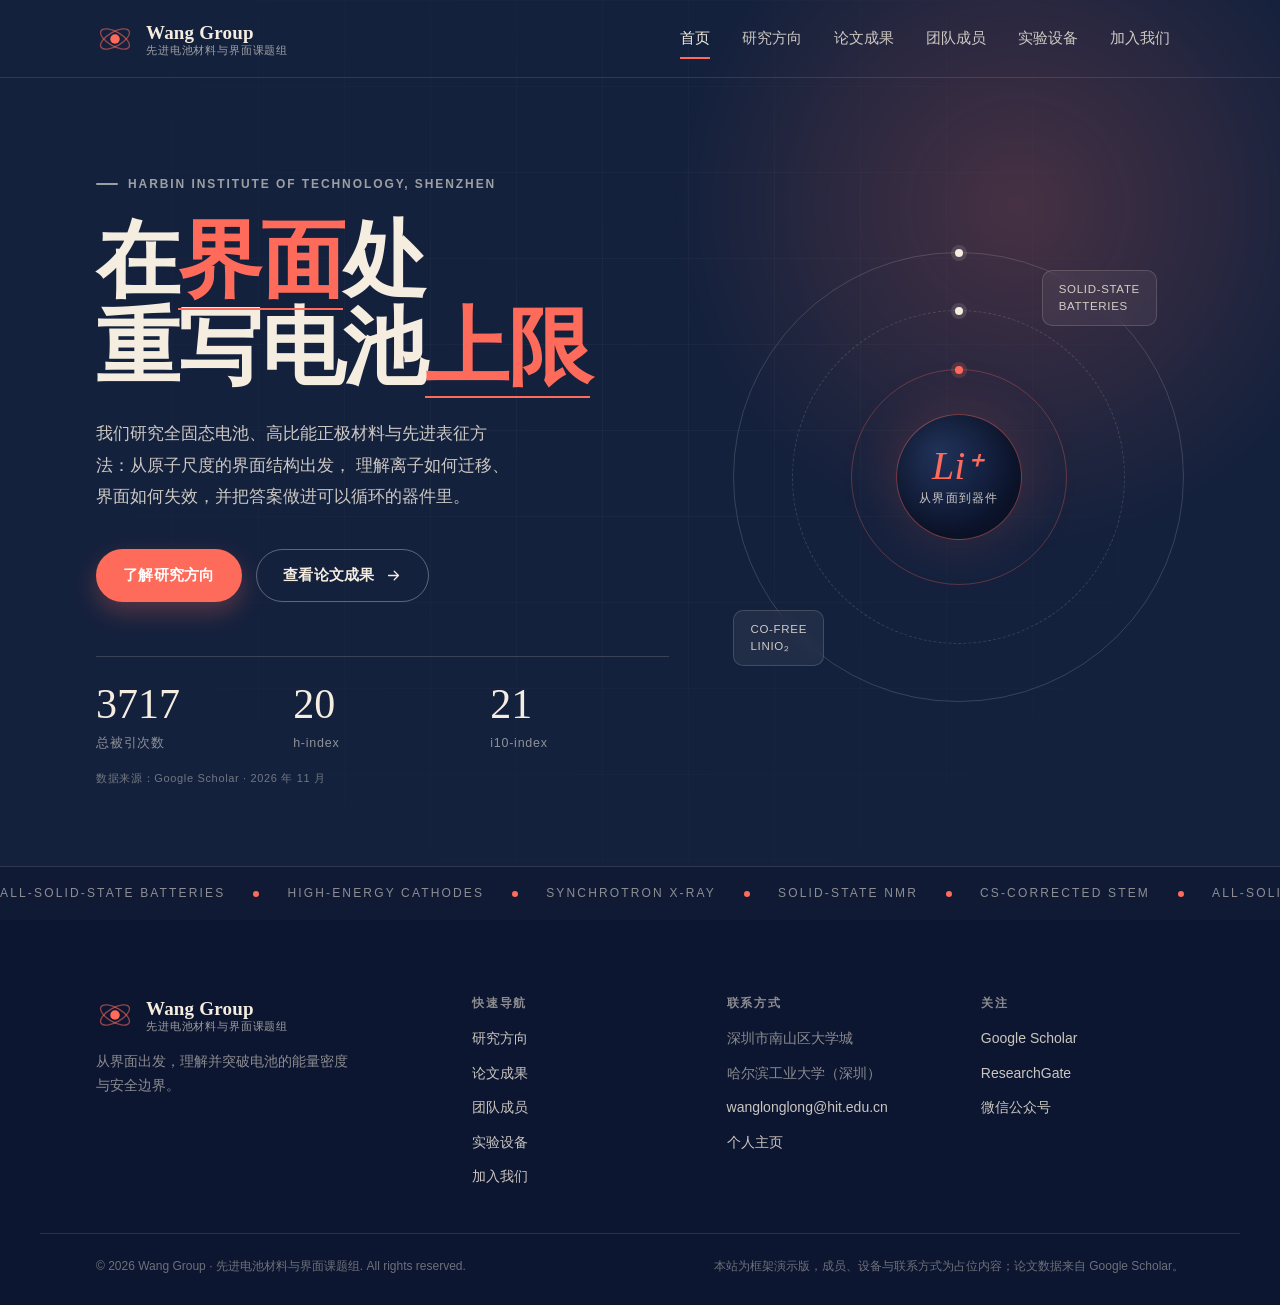
==== commit eced7d7a: "Add files via upload" ====
--- a/index.html
+++ b/index.html
@@ -3,635 +3,111 @@
 <head>
   <meta charset="UTF-8" />
   <meta name="viewport" content="width=device-width, initial-scale=1.0" />
-  <title>王龙龙 | 哈尔滨工业大学（深圳）材料科学与工程学院</title>
-  <meta name="description" content="王龙龙，哈尔滨工业大学（深圳）材料科学与工程学院教授、博士生导师，国家级青年人才。从事高比能二次电池的材料设计与界面调控研究，聚焦全固态电池、高比能正极材料与先进表征。" />
-  <meta name="keywords" content="王龙龙, Longlong Wang, 哈尔滨工业大学深圳, 全固态电池, 锂离子电池, 正极材料, 界面调控" />
+  <title>先进电池材料与界面课题组 | Wang Group</title>
+  <meta name="description" content="先进电池材料与界面课题组（Wang Group），哈尔滨工业大学（深圳）：全固态电池、高比能正极材料、先进表征与理论计算。" />
+  <link rel="icon" href="data:image/svg+xml,%3Csvg xmlns='http://www.w3.org/2000/svg' viewBox='0 0 32 32'%3E%3Crect width='32' height='32' rx='8' fill='%2314213D'/%3E%3Ccircle cx='16' cy='16' r='6' fill='%23FF6B5B'/%3E%3C/svg%3E" />
   <link rel="stylesheet" href="assets/css/style.css" />
 </head>
 <body>
-  <a class="skip-link" href="#main" data-en-html="Skip to main content">跳转到正文</a>
-
   <!-- ============ 顶部导航 ============ -->
   <header class="site-header" id="siteHeader">
-    <div class="wrap header-inner">
-      <a class="brand" href="#top" aria-label="返回顶部">
-        <span class="brand-mark">WL</span>
+    <div class="container header-inner">
+      <a class="brand" href="index.html" aria-label="返回首页">
+        <span class="brand-mark">
+          <svg viewBox="0 0 40 40" aria-hidden="true">
+            <circle cx="20" cy="20" r="5" fill="currentColor" />
+            <ellipse cx="20" cy="20" rx="17" ry="7.5" fill="none" stroke="currentColor" stroke-width="1.4" opacity=".55" transform="rotate(30 20 20)" />
+            <ellipse cx="20" cy="20" rx="17" ry="7.5" fill="none" stroke="currentColor" stroke-width="1.4" opacity=".55" transform="rotate(-30 20 20)" />
+          </svg>
+        </span>
         <span class="brand-text">
-          <strong>王龙龙</strong>
-          <small>Longlong Wang</small>
+          <strong>Wang Group</strong>
+          <em>先进电池材料与界面课题组</em>
         </span>
       </a>
 
-      <nav class="nav" id="primaryNav" aria-label="主导航">
-        <a href="#about" data-en-html="About">简介</a>
-        <a href="#cv" data-en-html="CV">履历</a>
-        <a href="#research" data-en-html="Research">研究方向</a>
-        <a href="#publications" data-en-html="Publications">研究成果</a>
-        <a href="#honors" data-en-html="Honors">荣誉与网络</a>
-        <a class="nav-cta" href="#contact" data-en-html="Contact">联系我</a>
+      <nav class="nav" id="nav" aria-label="主导航">
+        <ul class="nav-list">
+          <li><a class="nav-link is-active" aria-current="page" href="index.html">首页</a></li>
+          <li><a class="nav-link" href="research.html">研究方向</a></li>
+          <li><a class="nav-link" href="publications.html">论文成果</a></li>
+          <li><a class="nav-link" href="team.html">团队成员</a></li>
+          <li><a class="nav-link" href="facilities.html">实验设备</a></li>
+          <li><a class="nav-link" href="join.html">加入我们</a></li>
+        </ul>
       </nav>
 
-      <div class="header-actions">
-        <button class="lang-toggle" id="langToggle" type="button"
-                aria-label="Switch to English" title="Switch to English">EN</button>
-        <button class="nav-toggle" id="navToggle" type="button"
-                aria-label="展开导航" aria-expanded="false" aria-controls="primaryNav">
-          <span></span><span></span><span></span>
-        </button>
-      </div>
+      <button class="nav-toggle" id="navToggle" aria-label="打开菜单" aria-expanded="false" aria-controls="nav">
+        <span></span><span></span><span></span>
+      </button>
     </div>
   </header>
 
-  <main id="main">
-    <!-- ============ 首屏 ============ -->
-    <section class="hero" id="top">
-      <div class="wrap hero-inner">
-        <div class="hero-text">
-          <p class="eyebrow" data-en-html="Harbin Institute of Technology, Shenzhen · School of Materials Science and Engineering">哈尔滨工业大学（深圳）· 材料科学与工程学院</p>
-          <h1 class="hero-name" data-en-html="Longlong Wang">王龙龙</h1>
-          <p class="hero-title" data-en-html="National Young Talent Program · Professor · Ph.D. Supervisor · Principal Investigator">国家级青年人才 · 教授 · 博士生导师 · 独立课题组负责人（PI）</p>
-          <p class="hero-desc" data-en-html="His research focuses on <strong>materials design and interface engineering for high-energy rechargeable batteries</strong>, covering cathodes and interfaces for all-solid-state batteries, solid electrolytes, and high-energy cathode materials. He combines advanced characterization&mdash;synchrotron radiation, solid-state NMR, and aberration-corrected STEM&mdash;with theoretical calculations to understand battery failure and degradation mechanisms. He has published 27 SCI papers with more than 3,600 citations.">
-            主要从事<strong>高比能二次电池的材料设计与界面调控</strong>研究，聚焦全固态电池正极材料与界面、
-            固态电解质、高比能正极材料，并致力于利用同步辐射、固态核磁、球差电镜等先进表征技术，
-            结合理论计算理解电池的失效与改善机制。累计发表 SCI 论文 27 篇，总被引 3600 余次。
+  <main>
+    <!-- ============ 封面 / Hero ============ -->
+    <section class="hero" id="home">
+      <div class="hero-gridlines" aria-hidden="true"></div>
+      <div class="hero-glow" aria-hidden="true"></div>
+
+      <div class="container hero-inner">
+        <div class="hero-copy">
+          <p class="eyebrow eyebrow-light">
+            <span class="eyebrow-dot"></span>Harbin Institute of Technology, Shenzhen
           </p>
+          <h1 class="hero-title">
+            在<b>界面</b>处<br />
+            重写电池<b>上限</b>
+          </h1>
+          <p class="hero-sub">
+            我们研究全固态电池、高比能正极材料与先进表征方法：从原子尺度的界面结构出发，
+            理解离子如何迁移、界面如何失效，并把答案做进可以循环的器件里。
+          </p>
+          <div class="hero-actions">
+            <a class="btn btn-coral btn-slide" href="research.html">了解研究方向</a>
+            <a class="btn btn-ghost btn-slide" href="publications.html">查看论文成果
+              <svg viewBox="0 0 24 24" aria-hidden="true"><path d="M5 12h14M13 6l6 6-6 6" fill="none" stroke="currentColor" stroke-width="1.8" stroke-linecap="round" stroke-linejoin="round"/></svg>
+            </a>
+          </div>
 
-          <ul class="hero-meta">
-            <li><span class="meta-key" data-en-html="Affiliation">单位</span> <span data-en-html="Harbin Institute of Technology, Shenzhen · Division of Frontier Sciences">哈尔滨工业大学（深圳）· 前沿学部</span></li>
-            <li><span class="meta-key" data-en-html="Email">邮箱</span> <a href="mailto:longlong.wang@hit.edu.cn">longlong.wang@hit.edu.cn</a></li>
-            <li><span class="meta-key" data-en-html="Address">地址</span> <span data-en-html="Shenzhen University Town, Nanshan District, Shenzhen">广东省深圳市南山区深圳大学城</span></li>
-          </ul>
-
-          <div class="hero-actions">
-            <a class="btn btn-primary" href="#publications" data-en-html="View Publications">查看研究成果</a>
-            <a class="btn btn-ghost" href="https://scholar.google.com/citations?user=xbnVCEEAAAAJ&hl=zh-CN"
-               target="_blank" rel="noopener">Google Scholar</a>
-          </div>
+          <dl class="hero-stats">
+            <div class="stat">
+              <dt data-count="3981">0</dt><dd>总被引次数</dd>
+            </div>
+            <div class="stat">
+              <dt data-count="21">0</dt><dd>h-index</dd>
+            </div>
+            <div class="stat">
+              <dt data-count="23">0</dt><dd>i10-index</dd>
+            </div>
+          </dl>
+          <p class="hero-stats-note">数据来源：Google Scholar · 2026 年 11 月</p>
         </div>
 
-        <figure class="portrait">
-          <div class="portrait-frame">
-            <img src="assets/img/wll.png" alt="王龙龙" width="204" height="204" />
+        <div class="hero-art" aria-hidden="true">
+          <div class="orbit orbit-1"><span class="orbit-dot"></span></div>
+          <div class="orbit orbit-2"><span class="orbit-dot"></span></div>
+          <div class="orbit orbit-3"><span class="orbit-dot coral"></span></div>
+          <div class="hero-core">
+            <span class="core-label">Li⁺</span>
+            <span class="core-value">从界面到器件</span>
           </div>
-          <figcaption>Prof. Longlong Wang</figcaption>
-        </figure>
+          <div class="hero-tag tag-1">Solid-State<br />Batteries</div>
+          <div class="hero-tag tag-2">Co-free<br />LiNiO₂</div>
+        </div>
       </div>
 
-      <!-- 数据概览 -->
-      <div class="wrap">
-        <ul class="stats">
-          <li>
-            <strong class="stat-num" data-count="27">27</strong>
-            <span class="stat-label" data-en-html="SCI Papers">SCI 论文</span>
-          </li>
-          <li>
-            <strong class="stat-num" data-count="3600">3600</strong>
-            <span class="stat-label" data-en-html="Total Citations">总被引次数</span>
-          </li>
-          <li>
-            <strong class="stat-num" data-count="9">9</strong>
-            <span class="stat-label" data-en-html="First / Co-first Author Papers">第一 / 共一作者论文</span>
-          </li>
-          <li>
-            <strong class="stat-num" data-count="5">5</strong>
-            <span class="stat-label" data-en-html="Patents (4 Granted)">专利申请（授权 4 项）</span>
-          </li>
-        </ul>
-      </div>
-    </section>
-
-    <!-- ============ 个人简介 ============ -->
-    <section class="section" id="about">
-      <div class="wrap">
-        <header class="section-head reveal">
-          <span class="section-index">01</span>
-          <h2 class="section-title" data-en-html="Biography">个人简介</h2>
-          <p class="section-sub" data-en-html="About">Biography</p>
-        </header>
-
-        <div class="about-grid">
-          <div class="about-body reveal">
-            <p class="lead" data-en-html="Longlong Wang is a Professor, Ph.D. supervisor, and Principal Investigator at the School of Materials Science and Engineering, Division of Frontier Sciences, Harbin Institute of Technology, Shenzhen, and a recipient of the National Young Talent Program. He received his Ph.D. from the Qingdao Institute of Bioenergy and Bioprocess Technology, Chinese Academy of Sciences, in 2020 (supervisor: Prof. Guanglei Cui).">
-              王龙龙，哈尔滨工业大学（深圳）前沿学部材料科学与工程学院教授、博士生导师、独立课题组负责人，
-              国家级青年人才。2020 年博士毕业于中国科学院青岛生物能源与过程研究所（导师：崔光磊研究员）。
-            </p>
-            <p data-en-html="From 2020 to 2022, he was a postdoctoral researcher in the Department of Chemistry at Bar-Ilan University, Israel (with Prof. Malachi Noked and Prof. Doron Aurbach). From 2022 to 2026, he worked in the Department of Materials at the University of Oxford, UK (with Prof. Peter G. Bruce). His research concerns materials design and interface engineering for high-energy rechargeable batteries, with a focus on cathodes and interfaces, solid electrolytes, and anodes and their interfaces in all-solid-state batteries.">
-              2020 至 2022 年，在以色列巴伊兰大学化学系从事博士后研究（合作导师：Malachi Noked 教授、
-              Doron Aurbach 院士）；2022 至 2026 年，在英国牛津大学材料系从事博士后研究
-              （合作导师：Peter G. Bruce 院士）。长期从事高比能二次电池的材料设计与界面调控研究，
-              关注全固态电池中的正极材料与界面、固态电解质以及负极材料与界面等关键科学问题。
-            </p>
-            <p data-en-html="His work has been published in <em>Nature Nanotechnology</em>, <em>Nature Communications</em>, <em>Chemical Society Reviews</em>, <em>Advanced Energy Materials</em>, and <em>ACS Energy Letters</em>. As first or co-first author he has published 9 papers, including 2 Highly Cited Papers and 1 cover paper, and has filed 5 Chinese patents and 1 PCT patent, 4 of which have been granted.">
-              研究成果发表于 <em>Nature Nanotechnology</em>、<em>Nature Communications</em>、
-              <em>Chemical Society Reviews</em>、<em>Advanced Energy Materials</em>、
-              <em>ACS Energy Letters</em> 等期刊。以第一或共同第一作者身份发表论文 9 篇，
-              其中高被引论文 2 篇、封面论文 1 篇；已申请 5 项中国专利与 1 项 PCT 专利，获授权 4 项。
-            </p>
-
-            <ul class="keyword-list">
-              <li data-en-html="All-solid-state batteries">全固态电池</li>
-              <li data-en-html="High-energy cathodes">高比能正极材料</li>
-              <li data-en-html="Solid electrolytes">固态电解质</li>
-              <li data-en-html="Interface engineering">界面调控</li>
-              <li data-en-html="Synchrotron characterization">同步辐射表征</li>
-              <li data-en-html="Solid-state NMR">固态核磁</li>
-            </ul>
-          </div>
-
-          <aside class="about-card reveal">
-            <h3 class="card-title" data-en-html="Research Overview">研究概览</h3>
-            <dl class="fact-list">
-              <div>
-                <dt data-en-html="Affiliation">所属单位</dt>
-                <dd data-en-html="Harbin Institute of Technology, Shenzhen">哈尔滨工业大学（深圳）</dd>
-              </div>
-              <div>
-                <dt data-en-html="Research Field">研究领域</dt>
-                <dd data-en-html="High-energy rechargeable batteries">高比能二次电池</dd>
-              </div>
-              <div>
-                <dt data-en-html="Keywords">关键词</dt>
-                <dd data-en-html="All-solid-state batteries · Interface engineering">全固态电池 · 界面调控</dd>
-              </div>
-              <div>
-                <dt data-en-html="Profiles">学术网络</dt>
-                <dd>Google Scholar · ResearchGate</dd>
-              </div>
-            </dl>
-            <a class="link-arrow" href="https://scholar.google.com/citations?user=xbnVCEEAAAAJ&hl=zh-CN"
-               target="_blank" rel="noopener"><span data-en-html="View full publications and citations">查看完整论文与引用情况</span> <span>→</span></a>
-          </aside>
-        </div>
-      </div>
-    </section>
-
-    <!-- ============ 履历 ============ -->
-    <section class="section section-alt" id="cv">
-      <div class="wrap">
-        <header class="section-head reveal">
-          <span class="section-index">02</span>
-          <h2 class="section-title" data-en-html="Curriculum Vitae">履历</h2>
-          <p class="section-sub" data-en-html="CV">Curriculum Vitae</p>
-        </header>
-
-        <div class="cv-grid">
-          <div class="reveal">
-            <h3 class="block-title" data-en-html="Education &amp; Appointments">教育与工作经历</h3>
-            <ol class="timeline">
-              <li>
-                <span class="tl-time">2026 — <span data-en-html="Present">至今</span></span>
-                <div class="tl-body">
-                  <h4 data-en-html="Professor, Ph.D. Supervisor">教授、博士生导师</h4>
-                  <p data-en-html="Harbin Institute of Technology, Shenzhen · Division of Frontier Sciences / School of Materials Science and Engineering">哈尔滨工业大学（深圳）· 前沿学部 / 材料科学与工程学院</p>
-                </div>
-              </li>
-              <li>
-                <span class="tl-time">2022 — 2026</span>
-                <div class="tl-body">
-                  <h4 data-en-html="Postdoctoral Researcher">博士后研究员</h4>
-                  <p data-en-html="University of Oxford, UK · Department of Materials (with Prof. Peter G. Bruce)">英国牛津大学 · 材料系（合作导师：Peter G. Bruce 院士）</p>
-                </div>
-              </li>
-              <li>
-                <span class="tl-time">2020 — 2022</span>
-                <div class="tl-body">
-                  <h4 data-en-html="Postdoctoral Researcher">博士后研究员</h4>
-                  <p data-en-html="Bar-Ilan University, Israel · Department of Chemistry (with Prof. Malachi Noked and Prof. Doron Aurbach)">以色列巴伊兰大学 · 化学系（合作导师：Malachi Noked 教授、Doron Aurbach 院士）</p>
-                </div>
-              </li>
-              <li>
-                <span class="tl-time">2020</span>
-                <div class="tl-body">
-                  <h4 data-en-html="Ph.D.">博士</h4>
-                  <p data-en-html="Qingdao Institute of Bioenergy and Bioprocess Technology, Chinese Academy of Sciences (supervisor: Prof. Guanglei Cui)">中国科学院青岛生物能源与过程研究所（导师：崔光磊研究员）</p>
-                </div>
-              </li>
-            </ol>
-          </div>
-
-          <div class="reveal">
-            <h3 class="block-title" data-en-html="Collaborations">合作与交流</h3>
-            <ul class="network-list">
-              <li>
-                <span class="n-key" data-en-html="Advisor">合作导师</span>
-                <span class="n-text" data-en-html="Prof. Peter G. Bruce · Department of Materials, University of Oxford, UK">Peter G. Bruce 院士 · 英国牛津大学材料系</span>
-              </li>
-              <li>
-                <span class="n-key" data-en-html="Advisor">合作导师</span>
-                <span class="n-text" data-en-html="Prof. Malachi Noked and Prof. Doron Aurbach · Department of Chemistry, Bar-Ilan University, Israel">Malachi Noked 教授、Doron Aurbach 院士 · 以色列巴伊兰大学化学系</span>
-              </li>
-              <li>
-                <span class="n-key" data-en-html="Ph.D. Advisor">博士导师</span>
-                <span class="n-text" data-en-html="Prof. Guanglei Cui · Qingdao Institute of Bioenergy and Bioprocess Technology, Chinese Academy of Sciences">崔光磊 研究员 · 中国科学院青岛生物能源与过程研究所</span>
-              </li>
-              <li>
-                <span class="n-key" data-en-html="Partners">合作单位</span>
-                <span class="n-text" data-en-html="University of Hong Kong, Weizmann Institute of Science, Hebrew University of Jerusalem, Shanghai Jiao Tong University, Nanjing University, Huazhong University of Science and Technology">香港大学、魏茨曼科学研究所、希伯来大学、上海交通大学、南京大学、华中科技大学</span>
-              </li>
-              <li>
-                <span class="n-key" data-en-html="Facilities">大科学装置</span>
-                <span class="n-text" data-en-html="Taiwan Light Source (TLS), Diamond Light Source (UK)">新竹光源（TLS）、英国光源（Diamond Light Source）</span>
-              </li>
-            </ul>
-          </div>
-        </div>
-      </div>
-    </section>
-
-    <!-- ============ 研究方向 ============ -->
-    <section class="section" id="research">
-      <div class="wrap">
-        <header class="section-head reveal">
-          <span class="section-index">03</span>
-          <h2 class="section-title" data-en-html="Research Interests">研究方向</h2>
-          <p class="section-sub" data-en-html="Research Areas">Research Interests</p>
-        </header>
-
-        <div class="research-grid">
-          <article class="research-card reveal">
-            <span class="rc-num">01</span>
-            <h3 data-en-html="All-Solid-State Batteries">全固态电池</h3>
-            <p data-en-html="Research on cathodes and interfaces, solid electrolytes, and anodes and interfaces, aiming to suppress interfacial side reactions and dendrite growth and to improve the cycling stability of all-solid-state batteries.">围绕正极材料与界面、固态电解质、负极材料与界面开展研究，抑制界面副反应与枝晶生长，提升全固态电池的循环稳定性。</p>
-            <ul class="rc-tags">
-              <li data-en-html="Solid electrolytes">固态电解质</li>
-              <li data-en-html="Interface engineering">界面工程</li>
-              <li data-en-html="Co-free cathodes">无钴正极</li>
-            </ul>
-          </article>
-
-          <article class="research-card reveal">
-            <span class="rc-num">02</span>
-            <h3 data-en-html="High-Energy Cathode Materials">高比能正极材料</h3>
-            <p data-en-html="Investigating the capacity and voltage fading mechanisms of LiCoO2 and Ni-rich layered oxides, and extending the work to lithium-, sodium-, and magnesium-ion battery systems.">研究钴酸锂、高镍层状氧化物等正极材料的容量衰减与电压衰减机制，拓展至锂离子、钠离子与镁离子电池体系。</p>
-            <ul class="rc-tags">
-              <li data-en-html="Ni-rich cathodes">高镍正极</li>
-              <li data-en-html="Lithium metal batteries">锂金属电池</li>
-              <li data-en-html="Multivalent-ion batteries">多价离子电池</li>
-            </ul>
-          </article>
-
-          <article class="research-card reveal">
-            <span class="rc-num">03</span>
-            <h3 data-en-html="Advanced Characterization &amp; Theory">先进表征与理论计算</h3>
-            <p data-en-html="Combining synchrotron radiation, solid-state NMR, and aberration-corrected STEM with theoretical calculations to resolve interfacial structures and battery failure mechanisms in situ.">结合同步辐射、固态核磁与球差电镜等先进表征手段和理论计算，原位解析界面结构与电池失效机制。</p>
-            <ul class="rc-tags">
-              <li data-en-html="Synchrotron">同步辐射</li>
-              <li data-en-html="Solid-state NMR">固态核磁</li>
-              <li data-en-html="Aberration-corrected STEM">球差电镜</li>
-            </ul>
-          </article>
-        </div>
-      </div>
-    </section>
-
-    <!-- ============ 研究成果 ============ -->
-    <section class="section section-alt" id="publications">
-      <div class="wrap">
-        <header class="section-head reveal">
-          <span class="section-index">04</span>
-          <h2 class="section-title" data-en-html="Publications">研究成果</h2>
-          <p class="section-sub">Selected Publications</p>
-        </header>
-
-        <div class="filters reveal" role="group" aria-label="按作者身份筛选成果">
-          <button class="filter-btn is-active" type="button" data-filter="all" data-en-html="All">全部</button>
-          <button class="filter-btn" type="button" data-filter="first" data-en-html="First / Co-first Author">第一 / 共一作者</button>
-          <button class="filter-btn" type="button" data-filter="co" data-en-html="Co-authored">合作论文</button>
-        </div>
-
-        <div class="pub-list" id="pubList">
-          <article class="pub reveal" data-type="first">
-            <div class="pub-year">2024</div>
-            <div class="pub-body">
-              <h3 class="pub-title">
-                <a href="https://doi.org/10.1038/s41565-023-01519-8" target="_blank" rel="noopener">
-                  High-energy all-solid-state lithium batteries enabled by Co-free LiNiO<sub>2</sub> cathodes with robust outside-in structures
-                </a>
-              </h3>
-              <p class="pub-authors"><strong>Wang, L.</strong>, Mukherjee, A., Kuo, C.-Y., Chakrabarty, S., Yemini, R., Dameron, A. A., &hellip; Aurbach, D., Bruce, P. G., &amp; Noked, M.</p>
-              <p class="pub-venue"><em>Nature Nanotechnology</em>, 19, 208–217.</p>
-              <ul class="pub-tags">
-                <li class="tag tag-accent" data-en-html="First author">第一作者</li>
-                <li class="tag" data-en-html="All-solid-state batteries">全固态电池</li>
-                <li class="tag" data-en-html="Co-free cathodes">无钴正极</li>
-              </ul>
-              <div class="pub-links">
-                <a href="https://doi.org/10.1038/s41565-023-01519-8" target="_blank" rel="noopener">DOI</a>
-              </div>
-            </div>
-          </article>
-
-          <article class="pub reveal" data-type="first">
-            <div class="pub-year">2026</div>
-            <div class="pub-body">
-              <h3 class="pub-title">
-                <a href="https://doi.org/10.1021/acsenergylett.5c02607" target="_blank" rel="noopener">
-                  Understanding the Role of Triple Phase Boundaries on Coating-Free Solid-State Cathodes
-                </a>
-              </h3>
-              <p class="pub-authors"><strong>Wang, L.</strong>, Hu, B., Doerrer, C., Zhang, S., Yang, L., Pi, L., &hellip; Gao, X., &amp; Bruce, P. G.</p>
-              <p class="pub-venue"><em>ACS Energy Letters</em>, 11, 1623.</p>
-              <ul class="pub-tags">
-                <li class="tag tag-accent" data-en-html="First author">第一作者</li>
-                <li class="tag" data-en-html="Triple-phase boundaries">三相界面</li>
-              </ul>
-              <div class="pub-links">
-                <a href="https://doi.org/10.1021/acsenergylett.5c02607" target="_blank" rel="noopener">DOI</a>
-              </div>
-            </div>
-          </article>
-
-          <article class="pub reveal" data-type="first">
-            <div class="pub-year">2023</div>
-            <div class="pub-body">
-              <h3 class="pub-title">
-                <a href="https://doi.org/10.1093/nsr/nwac062" target="_blank" rel="noopener">
-                  Batteries for wearables
-                </a>
-              </h3>
-              <p class="pub-authors"><strong>Wang, L.</strong>, Zhang, Y., &amp; Bruce, P. G.</p>
-              <p class="pub-venue"><em>National Science Review</em>, 10, nwac062.</p>
-              <ul class="pub-tags">
-                <li class="tag tag-accent" data-en-html="First author">第一作者</li>
-                <li class="tag" data-en-html="Review">综述</li>
-              </ul>
-              <div class="pub-links">
-                <a href="https://doi.org/10.1093/nsr/nwac062" target="_blank" rel="noopener">DOI</a>
-              </div>
-            </div>
-          </article>
-
-          <article class="pub reveal" data-type="first">
-            <div class="pub-year">2021</div>
-            <div class="pub-body">
-              <h3 class="pub-title">
-                <a href="https://doi.org/10.1002/aenm.202100881" target="_blank" rel="noopener">
-                  Bidirectionally Compatible Buffering Layer Enables Highly Stable and Conductive Interface for 4.5 V Sulfide-Based All-Solid-State Lithium Batteries
-                </a>
-              </h3>
-              <p class="pub-authors"><strong>Wang, L.</strong>, Sun, X., Ma, J., Chen, B., Li, C., Li, J., Chang, L., Yu, X., Chan, T.-S., Hu, Z., Noked, M., &amp; Cui, G.</p>
-              <p class="pub-venue"><em>Advanced Energy Materials</em>, 11(32), 2100881.</p>
-              <ul class="pub-tags">
-                <li class="tag tag-accent" data-en-html="First author">第一作者</li>
-                <li class="tag" data-en-html="Sulfide electrolytes">硫化物电解质</li>
-                <li class="tag" data-en-html="Buffer layer">界面缓冲层</li>
-              </ul>
-              <div class="pub-links">
-                <a href="https://doi.org/10.1002/aenm.202100881" target="_blank" rel="noopener">DOI</a>
-              </div>
-            </div>
-          </article>
-
-          <article class="pub reveal" data-type="first">
-            <div class="pub-year">2020</div>
-            <div class="pub-body">
-              <h3 class="pub-title">
-                <a href="https://doi.org/10.1038/s41467-020-19726-5" target="_blank" rel="noopener">
-                  In-situ visualization of the space-charge-layer effect on interfacial lithium-ion transport in all-solid-state batteries
-                </a>
-              </h3>
-              <p class="pub-authors"><strong>Wang, L.</strong>, Xie, R., Chen, B., Yu, X., Ma, J., Li, C., Hu, Z., Sun, X., Xu, C., Dong, S., Chan, T.-S., Luo, J., Cui, G., &amp; Chen, L.</p>
-              <p class="pub-venue"><em>Nature Communications</em>, 11, 5889.</p>
-              <ul class="pub-tags">
-                <li class="tag tag-accent" data-en-html="First author">第一作者</li>
-                <li class="tag" data-en-html="Space-charge layer">空间电荷层</li>
-                <li class="tag" data-en-html="In situ characterization">原位表征</li>
-              </ul>
-              <div class="pub-links">
-                <a href="https://doi.org/10.1038/s41467-020-19726-5" target="_blank" rel="noopener">DOI</a>
-              </div>
-            </div>
-          </article>
-
-          <article class="pub reveal" data-type="first">
-            <div class="pub-year">2018</div>
-            <div class="pub-body">
-              <h3 class="pub-title">
-                <a href="https://doi.org/10.1039/c8cs00322j" target="_blank" rel="noopener">
-                  Reviving lithium cobalt oxide-based lithium secondary batteries—toward a higher energy density
-                </a>
-              </h3>
-              <p class="pub-authors"><strong>Wang, L.</strong>, Chen, B., Ma, J., Cui, G., &amp; Chen, L.</p>
-              <p class="pub-venue"><em>Chemical Society Reviews</em>, 47, 6505.</p>
-              <ul class="pub-tags">
-                <li class="tag tag-accent" data-en-html="First author">第一作者</li>
-                <li class="tag" data-en-html="Review">综述</li>
-                <li class="tag" data-en-html="LiCoO2">钴酸锂</li>
-              </ul>
-              <div class="pub-links">
-                <a href="https://doi.org/10.1039/c8cs00322j" target="_blank" rel="noopener">DOI</a>
-              </div>
-            </div>
-          </article>
-
-          <article class="pub reveal" data-type="co">
-            <div class="pub-year">2022</div>
-            <div class="pub-body">
-              <h3 class="pub-title">
-                <a href="https://doi.org/10.1021/acsami.2c02678" target="_blank" rel="noopener">
-                  A Bifunctional Chemomechanics Strategy To Suppress Electrochemo-Mechanical Failure of Ni-Rich Cathodes for All-Solid-State Lithium Batteries
-                </a>
-              </h3>
-              <p class="pub-authors">Sun, X., <strong>Wang, L.</strong>, Ma, J., Yu, X., Zhang, S., Zhou, X., &amp; Cui, G.</p>
-              <p class="pub-venue"><em>ACS Applied Materials &amp; Interfaces</em>, 14, 17674.</p>
-              <ul class="pub-tags">
-                <li class="tag" data-en-html="Co-author">合作作者</li>
-                <li class="tag" data-en-html="Ni-rich cathodes">高镍正极</li>
-              </ul>
-              <div class="pub-links">
-                <a href="https://doi.org/10.1021/acsami.2c02678" target="_blank" rel="noopener">DOI</a>
-              </div>
-            </div>
-          </article>
-
-          <article class="pub reveal" data-type="co">
-            <div class="pub-year">2019</div>
-            <div class="pub-body">
-              <h3 class="pub-title">
-                <a href="https://doi.org/10.1002/advs.201901036" target="_blank" rel="noopener">
-                  Differentiated Lithium Salt Design for Multilayered PEO Electrolyte Enables a High-Voltage Solid-State Lithium Metal Battery
-                </a>
-              </h3>
-              <p class="pub-authors">Wang, C., Wang, T., <strong>Wang, L.</strong>, Hu, Z., Cui, Z., Li, J., Dong, S., Zhou, X., &amp; Cui, G.</p>
-              <p class="pub-venue"><em>Advanced Science</em>, 6, 1901036.</p>
-              <ul class="pub-tags">
-                <li class="tag" data-en-html="Co-author">合作作者</li>
-                <li class="tag" data-en-html="Polymer electrolytes">聚合物电解质</li>
-              </ul>
-              <div class="pub-links">
-                <a href="https://doi.org/10.1002/advs.201901036" target="_blank" rel="noopener">DOI</a>
-              </div>
-            </div>
-          </article>
-
-          <article class="pub reveal" data-type="co">
-            <div class="pub-year">2019</div>
-            <div class="pub-body">
-              <h3 class="pub-title">
-                <a href="https://doi.org/10.1002/anie.201814324" target="_blank" rel="noopener">
-                  Stabilizing Lithium into Cross-Stacked Nanotube Sheets with an Ultra-High Specific Capacity for Lithium Oxygen Batteries
-                </a>
-              </h3>
-              <p class="pub-authors">Ye, L., Liao, M., Sun, H., Yang, Y., Tang, C., Zhao, Y., <strong>Wang, L.</strong>, &hellip; Bruce, P. G., &amp; Peng, H.</p>
-              <p class="pub-venue"><em>Angewandte Chemie International Edition</em>, 58, 2437.</p>
-              <ul class="pub-tags">
-                <li class="tag" data-en-html="Co-author">合作作者</li>
-                <li class="tag" data-en-html="Li–O2 batteries">锂氧气电池</li>
-              </ul>
-              <div class="pub-links">
-                <a href="https://doi.org/10.1002/anie.201814324" target="_blank" rel="noopener">DOI</a>
-              </div>
-            </div>
-          </article>
-        </div>
-
-        <p class="pub-note reveal" data-en-html="Representative publications are listed above. The complete list is available on <a href=&quot;https://scholar.google.com/citations?user=xbnVCEEAAAAJ&amp;hl=zh-CN&quot; target=&quot;_blank&quot; rel=&quot;noopener&quot;>Google Scholar</a> and <a href=&quot;https://www.researchgate.net/profile/Longlong-Wang-4&quot; target=&quot;_blank&quot; rel=&quot;noopener&quot;>ResearchGate</a>. He has filed 5 Chinese patents and 1 PCT patent, 4 of which have been granted.">
-          以上为部分代表性论文，完整列表见
-          <a href="https://scholar.google.com/citations?user=xbnVCEEAAAAJ&hl=zh-CN" target="_blank" rel="noopener">Google Scholar</a> ·
-          <a href="https://www.researchgate.net/profile/Longlong-Wang-4" target="_blank" rel="noopener">ResearchGate</a>。
-          已申请中国专利 5 项、PCT 专利 1 项，其中授权 4 项。
-        </p>
-      </div>
-    </section>
-
-    <!-- 科研项目区块：主页暂无公开项目信息，取得资料后取消注释即可启用
-    <section class="section" id="projects">
-      <div class="wrap">
-        <header class="section-head">
-          <span class="section-index">05</span>
-          <h2 class="section-title">科研项目</h2>
-          <p class="section-sub">Grants &amp; Projects</p>
-        </header>
-        <ul class="project-list">
-          <li class="project">
-            <div class="pj-main">
-              <span class="pj-role">主持</span>
-              <h3>项目名称</h3>
-              <p>项目来源 · 项目编号</p>
-            </div>
-            <div class="pj-side">
-              <span class="pj-amount">经费</span>
-              <span class="pj-period">2026 — 2029</span>
-            </div>
-          </li>
-        </ul>
-      </div>
-    </section>
-    -->
-
-    <!-- ============ 荣誉与学术网络 ============ -->
-    <section class="section" id="honors">
-      <div class="wrap">
-        <header class="section-head reveal">
-          <span class="section-index">05</span>
-          <h2 class="section-title" data-en-html="Honors &amp; Academic Network">荣誉与学术网络</h2>
-          <p class="section-sub">Honors &amp; Collaborations</p>
-        </header>
-
-        <div class="honors-grid">
-          <div class="reveal">
-            <h3 class="block-title" data-en-html="Honors">主要荣誉</h3>
-            <ul class="award-list">
-              <li>
-                <span class="award-year">2023</span>
-                <span class="award-text" data-en-html="MSCA Seal of Excellence (Marie Skłodowska-Curie Actions)">欧盟玛丽居里项目卓越印章奖（MSCA Seal of Excellence）</span>
-              </li>
-              <li>
-                <span class="award-year">2023</span>
-                <span class="award-text" data-en-html="STFC Early Career Award (Science and Technology Facilities Council, UK)">英国科技设施委员会早期职业奖（STFC Early Career Award）</span>
-              </li>
-              <li>
-                <span class="award-year" data-en-html="National">国家级</span>
-                <span class="award-text" data-en-html="National Young Talent Program">国家级青年人才计划</span>
-              </li>
-            </ul>
-
-            <h3 class="block-title" style="margin-top: 36px;" data-en-html="Research Highlights">学术成果概要</h3>
-            <ul class="award-list award-list-plain">
-              <li><span class="award-year" data-en-html="Papers">论文</span><span class="award-text" data-en-html="27 SCI papers, over 3,600 citations">SCI 论文 27 篇，总被引 3600 余次</span></li>
-              <li><span class="award-year" data-en-html="First">第一</span><span class="award-text" data-en-html="9 first/co-first author papers, including 2 Highly Cited Papers and 1 cover paper">第一 / 共一作者论文 9 篇，高被引论文 2 篇、封面论文 1 篇</span></li>
-              <li><span class="award-year" data-en-html="Patents">专利</span><span class="award-text" data-en-html="5 Chinese patents and 1 PCT patent, 4 granted">中国专利 5 项、PCT 专利 1 项，授权 4 项</span></li>
-            </ul>
-          </div>
-
-          <div class="reveal">
-            <h3 class="block-title" data-en-html="Academic Network">学术合作网络</h3>
-            <ul class="network-list">
-              <li>
-                <span class="n-key" data-en-html="Oxford">牛津大学</span>
-                <span class="n-text" data-en-html="Prof. Peter G. Bruce's group · Department of Materials">Peter G. Bruce 院士课题组 · 材料系</span>
-              </li>
-              <li>
-                <span class="n-key" data-en-html="Bar-Ilan">巴伊兰大学</span>
-                <span class="n-text" data-en-html="Prof. Malachi Noked and Prof. Doron Aurbach's groups · Department of Chemistry">Malachi Noked 教授、Doron Aurbach 院士课题组 · 化学系</span>
-              </li>
-              <li>
-                <span class="n-key" data-en-html="CAS">中科院</span>
-                <span class="n-text" data-en-html="Qingdao Institute of Bioenergy and Bioprocess Technology · Prof. Guanglei Cui's group">青岛生物能源与过程研究所 · 崔光磊研究员课题组</span>
-              </li>
-              <li>
-                <span class="n-key" data-en-html="Universities">合作高校</span>
-                <span class="n-text" data-en-html="University of Hong Kong · Shanghai Jiao Tong University · Nanjing University · Huazhong University of Science and Technology">香港大学 · 上海交通大学 · 南京大学 · 华中科技大学</span>
-              </li>
-              <li>
-                <span class="n-key" data-en-html="Institutes">科研机构</span>
-                <span class="n-text" data-en-html="Weizmann Institute of Science · Hebrew University of Jerusalem">魏茨曼科学研究所 · 希伯来大学</span>
-              </li>
-              <li>
-                <span class="n-key" data-en-html="Facilities">光源</span>
-                <span class="n-text" data-en-html="Taiwan Light Source (TLS) · Diamond Light Source (UK)">新竹光源（TLS）· 英国光源（Diamond Light Source）</span>
-              </li>
-            </ul>
-          </div>
-        </div>
-      </div>
-    </section>
-
-    <!-- ============ 联系方式 ============ -->
-    <section class="section contact" id="contact">
-      <div class="wrap">
-        <header class="section-head reveal">
-          <span class="section-index">06</span>
-          <h2 class="section-title" data-en-html="Contact">联系方式</h2>
-          <p class="section-sub">Contact</p>
-        </header>
-
-        <div class="contact-grid">
-          <div class="contact-main reveal">
-            <p class="contact-lead" data-en-html="Academic exchanges and collaborative research in battery materials, interface science, and advanced characterization are warmly welcomed.">
-              欢迎在电池材料、界面科学与先进表征方向开展学术交流与合作研究。
-            </p>
-            <a class="mail-link" href="mailto:longlong.wang@hit.edu.cn">longlong.wang@hit.edu.cn</a>
-            <p class="contact-note" data-en-html="Division of Frontier Sciences · School of Materials Science and Engineering, Harbin Institute of Technology, Shenzhen. For collaborations, seminars, and publication-related inquiries, please contact by email.">
-              哈尔滨工业大学（深圳）前沿学部 · 材料科学与工程学院。
-              合作研究、学术报告与论文相关事宜，均欢迎通过邮件联系。
-            </p>
-          </div>
-
-          <div class="contact-side reveal">
-            <dl class="contact-list">
-              <div>
-                <dt data-en-html="Affiliation">单位</dt>
-                <dd data-en-html="Harbin Institute of Technology, Shenzhen<br />Division of Frontier Sciences / School of Materials Science and Engineering">哈尔滨工业大学（深圳）<br />前沿学部 / 材料科学与工程学院</dd>
-              </div>
-              <div>
-                <dt data-en-html="Address">地址</dt>
-                <dd data-en-html="Shenzhen University Town, Nanshan District, Shenzhen, Guangdong, China">广东省深圳市南山区深圳大学城</dd>
-              </div>
-              <div>
-                <dt data-en-html="Email">邮箱</dt>
-                <dd><a href="mailto:longlong.wang@hit.edu.cn">longlong.wang@hit.edu.cn</a></dd>
-              </div>
-              <div>
-                <dt data-en-html="Profiles">学术主页</dt>
-                <dd>
-                  <a href="https://scholar.google.com/citations?user=xbnVCEEAAAAJ&hl=zh-CN" target="_blank" rel="noopener">Google Scholar</a> ·
-                  <a href="https://www.researchgate.net/profile/Longlong-Wang-4" target="_blank" rel="noopener">ResearchGate</a> ·
-                  <a href="https://homepage.hit.edu.cn/wanglonglong" target="_blank" rel="noopener"><span data-en-html="HIT Homepage">哈工大主页</span></a>
-                </dd>
-              </div>
-            </dl>
-          </div>
+      <div class="hero-strip" aria-hidden="true">
+        <div class="strip-track">
+          <span>All-Solid-State Batteries</span><i></i>
+          <span>High-Energy Cathodes</span><i></i>
+          <span>Synchrotron X-Ray</span><i></i>
+          <span>Solid-State NMR</span><i></i>
+          <span>Cs-Corrected STEM</span><i></i>
+          <span>All-Solid-State Batteries</span><i></i>
+          <span>High-Energy Cathodes</span><i></i>
+          <span>Synchrotron X-Ray</span><i></i>
+          <span>Solid-State NMR</span><i></i>
+          <span>Cs-Corrected STEM</span><i></i>
         </div>
       </div>
     </section>
@@ -639,26 +115,64 @@
 
   <!-- ============ 页脚 ============ -->
   <footer class="site-footer">
-    <div class="wrap footer-inner">
+    <div class="container footer-inner">
       <div class="footer-brand">
-        <span class="brand-mark">WL</span>
-        <p>
-          王龙龙 · Longlong Wang<br />
-          <small data-en-html="School of Materials Science and Engineering, Harbin Institute of Technology, Shenzhen">哈尔滨工业大学（深圳）· 材料科学与工程学院</small>
-        </p>
+        <a class="brand brand-footer" href="index.html">
+          <span class="brand-mark">
+            <svg viewBox="0 0 40 40" aria-hidden="true">
+              <circle cx="20" cy="20" r="5" fill="currentColor" />
+              <ellipse cx="20" cy="20" rx="17" ry="7.5" fill="none" stroke="currentColor" stroke-width="1.4" opacity=".55" transform="rotate(30 20 20)" />
+              <ellipse cx="20" cy="20" rx="17" ry="7.5" fill="none" stroke="currentColor" stroke-width="1.4" opacity=".55" transform="rotate(-30 20 20)" />
+            </svg>
+          </span>
+          <span class="brand-text">
+            <strong>Wang Group</strong>
+            <em>先进电池材料与界面课题组</em>
+          </span>
+        </a>
+        <p class="footer-desc">从界面出发，理解并突破电池的能量密度与安全边界。</p>
       </div>
-      <nav class="footer-nav" aria-label="页脚导航">
-        <a href="#about" data-en-html="About">简介</a>
-        <a href="#research" data-en-html="Research">方向</a>
-        <a href="#publications" data-en-html="Publications">成果</a>
-        <a href="#contact" data-en-html="Contact">联系</a>
-      </nav>
-      <p class="copyright">
-        © <span id="year">2026</span> Longlong Wang. All rights reserved.<br />
-        <small data-en-html="Last updated: November 2026">最近更新：2026 年 11 月</small>
-      </p>
+
+      <div class="footer-col">
+        <h3>快速导航</h3>
+        <ul>
+          <li><a href="research.html">研究方向</a></li>
+          <li><a href="publications.html">论文成果</a></li>
+          <li><a href="team.html">团队成员</a></li>
+          <li><a href="facilities.html">实验设备</a></li>
+          <li><a href="join.html">加入我们</a></li>
+        </ul>
+      </div>
+
+      <div class="footer-col">
+        <h3>联系方式</h3>
+        <ul class="footer-contact">
+          <li>深圳市南山区大学城</li>
+          <li>哈尔滨工业大学（深圳）</li>
+          <li><a href="mailto:wanglonglong@hit.edu.cn">wanglonglong@hit.edu.cn</a></li>
+          <li><a href="https://homepage.hit.edu.cn/wanglonglong?lang=en" target="_blank" rel="noopener">个人主页</a></li>
+        </ul>
+      </div>
+
+      <div class="footer-col">
+        <h3>关注</h3>
+        <ul>
+          <li><a href="https://scholar.google.com/citations?user=xbnVCEEAAAAJ&amp;hl=zh-CN" target="_blank" rel="noopener">Google Scholar</a></li>
+          <li><a href="#">ResearchGate</a></li>
+          <li><a href="#">微信公众号</a></li>
+        </ul>
+      </div>
+    </div>
+
+    <div class="container footer-bottom">
+      <p>© 2026 Wang Group · 先进电池材料与界面课题组. All rights reserved.</p>
+      <p>本站为框架演示版，成员、设备与联系方式为占位内容；论文数据来自 Google Scholar。</p>
     </div>
   </footer>
+
+  <a class="to-top" id="toTop" href="#home" aria-label="回到顶部">
+    <svg viewBox="0 0 24 24" aria-hidden="true"><path d="M12 19V5M6 11l6-6 6 6" fill="none" stroke="currentColor" stroke-width="1.8" stroke-linecap="round" stroke-linejoin="round"/></svg>
+  </a>
 
   <script src="assets/js/main.js"></script>
 </body>
--- a/assets/css/style.css
+++ b/assets/css/style.css
@@ -1,1217 +1,1238 @@
 /* =========================================================
-   学术个人主页 · 主题样式
-   配色：深墨蓝 ink / 赭金 gold / 米白 paper
+   Wang Group — 课题组网站样式
+   色板：海军蓝 #14213D / 奶油 #F4EDE0 / 珊瑚红 #FF6B5B
    ========================================================= */
 
 :root {
-  /* 三个主色调 */
-  --ink-900: #0c2233;
-  --ink: #14304a;
-  --ink-600: #2b5170;
-  --ink-400: #5b7488;
-  --gold: #a97c50;
-  --gold-600: #8d6540;
-  --gold-200: #e7d9c7;
-  --paper: #f7f5f1;
-  --paper-2: #fffdfa;
-
-  /* 中性色 */
-  --line: #e4ded3;
-  --line-soft: #ece7de;
-  --text: #23262a;
-  --text-soft: #5a6470;
-
-  /* 字体 */
-  --serif: "Source Han Serif SC", "Noto Serif SC", "Songti SC", STSong, SimSun, Georgia, "Times New Roman", serif;
-  --sans: -apple-system, BlinkMacSystemFont, "Segoe UI", "PingFang SC", "Microsoft YaHei", Roboto, Helvetica, Arial, sans-serif;
-
-  /* 版式 */
-  --wrap: 1140px;
-  --header-h: 74px;
-  --ease: cubic-bezier(.22, .61, .36, 1);
-}
-
-/* ---------- 基础 ---------- */
+  --navy: #14213d;
+  --navy-deep: #0d1630;
+  --navy-soft: #22345c;
+  --navy-line: rgba(20, 33, 61, 0.12);
+  --cream: #f4ede0;
+  --cream-card: #fffcF6;
+  --cream-tint: #ece1cf;
+  --coral: #ff6b5b;
+  --coral-deep: #e8544a;
+  --coral-soft: rgba(255, 107, 91, 0.14);
+  --ink-muted: rgba(20, 33, 61, 0.68);
+  --on-dark: rgba(244, 237, 224, 0.82);
+  --on-dark-dim: rgba(244, 237, 224, 0.55);
+
+  --font-display: "Iowan Old Style", "Palatino Linotype", "Songti SC", "Source Han Serif SC", "Noto Serif SC", Georgia, serif;
+  --font-body: -apple-system, BlinkMacSystemFont, "Segoe UI", "PingFang SC", "Hiragino Sans GB", "Microsoft YaHei", sans-serif;
+
+  --header-h: 78px;
+  --radius-s: 10px;
+  --radius-m: 16px;
+  --radius-l: 24px;
+  --shadow-s: 0 4px 16px rgba(13, 22, 48, 0.06);
+  --shadow-m: 0 18px 40px rgba(13, 22, 48, 0.1);
+  --ease: cubic-bezier(0.22, 0.61, 0.36, 1);
+}
+
+/* ------------------------- Reset ------------------------- */
 *,
 *::before,
 *::after { box-sizing: border-box; }
 
 html {
   scroll-behavior: smooth;
-  scroll-padding-top: calc(var(--header-h) + 16px);
+  scroll-padding-top: calc(var(--header-h) + 12px);
   -webkit-text-size-adjust: 100%;
 }
 
 body {
   margin: 0;
-  font-family: var(--sans);
+  background: var(--cream);
+  color: var(--navy);
+  font-family: var(--font-body);
   font-size: 16px;
-  line-height: 1.78;
-  color: var(--text);
-  background: var(--paper-2);
+  line-height: 1.75;
   -webkit-font-smoothing: antialiased;
-}
-
-img { max-width: 100%; display: block; }
-
-a { color: var(--ink); text-decoration: none; transition: color .25s var(--ease); }
-a:hover { color: var(--gold-600); }
-
-h1, h2, h3, h4 {
-  font-family: var(--serif);
+  overflow-x: clip; /* 用 clip 而非 hidden，避免破坏吸顶定位 */
+}
+
+h1, h2, h3 { margin: 0; font-family: var(--font-display); font-weight: 600; line-height: 1.2; }
+p { margin: 0; }
+ul, ol, dl, dd { margin: 0; padding: 0; list-style: none; }
+a { color: inherit; text-decoration: none; }
+em { font-style: italic; }
+b, strong { font-weight: 700; }
+img { display: block; max-width: 100%; height: auto; }
+svg { display: block; }
+button { font: inherit; color: inherit; background: none; border: 0; cursor: pointer; }
+
+::selection { background: var(--coral); color: #fff; }
+
+.container {
+  width: 100%;
+  max-width: 1200px;
+  margin: 0 auto;
+  padding: 0 clamp(20px, 5vw, 56px);
+}
+
+/* ------------------------- 通用组件 ------------------------- */
+.eyebrow {
+  display: inline-flex;
+  align-items: center;
+  gap: 10px;
+  font-size: 12px;
+  font-weight: 700;
+  letter-spacing: 0.16em;
+  text-transform: uppercase;
+  color: var(--coral-deep);
+}
+.eyebrow-light { color: rgba(244, 237, 224, 0.62); }
+.eyebrow-dot {
+  width: 22px;
+  height: 2px;
+  background: currentColor;
+  border-radius: 2px;
+}
+
+.section { padding: clamp(72px, 9vw, 130px) 0; position: relative; }
+.section-cream { background: var(--cream); }
+.section-tint { background: var(--cream-tint); }
+.section-navy { background: var(--navy); color: var(--cream); }
+
+.section-head {
+  display: grid;
+  grid-template-columns: minmax(0, 1fr) minmax(0, 1fr);
+  gap: clamp(24px, 5vw, 72px);
+  align-items: end;
+  padding-bottom: 36px;
+  margin-bottom: clamp(36px, 5vw, 60px);
+  border-bottom: 1px solid var(--navy-line);
+}
+.section-title {
+  font-size: clamp(34px, 4.6vw, 56px);
+  letter-spacing: -0.01em;
+  margin-top: 10px;
+}
+.section-desc {
+  font-size: 15.5px;
+  color: var(--ink-muted);
+  max-width: 46ch;
+  justify-self: end;
+}
+.section-navy .section-head { border-bottom-color: rgba(244, 237, 224, 0.18); }
+.section-navy .section-desc { color: var(--on-dark); }
+
+/* 按钮 */
+.btn {
+  display: inline-flex;
+  align-items: center;
+  justify-content: center;
+  gap: 10px;
+  padding: 13px 26px;
+  border-radius: 999px;
+  font-size: 14.5px;
   font-weight: 600;
-  line-height: 1.35;
-  color: var(--ink);
-  margin: 0;
-  letter-spacing: .01em;
-}
-
-p { margin: 0 0 1em; }
-p:last-child { margin-bottom: 0; }
-
-em { font-style: italic; }
-strong { font-weight: 600; }
-
-::selection { background: var(--gold-200); color: var(--ink-900); }
-
-:focus-visible {
-  outline: 2px solid var(--gold);
-  outline-offset: 3px;
-}
-
-.wrap {
-  width: 100%;
-  max-width: var(--wrap);
-  margin: 0 auto;
-  padding: 0 clamp(20px, 5vw, 40px);
-}
-
-.skip-link {
-  position: absolute;
-  left: -9999px;
-  top: 0;
-  z-index: 999;
-  background: var(--ink);
+  letter-spacing: 0.02em;
+  border: 1px solid transparent;
+  transition: transform 0.25s var(--ease), background 0.25s, color 0.25s, border-color 0.25s, box-shadow 0.25s;
+  will-change: transform;
+}
+.btn svg { width: 17px; height: 17px; }
+.btn:hover { transform: translateY(-2px); }
+.btn-coral { background: var(--coral); color: #fff; box-shadow: 0 10px 24px rgba(255, 107, 91, 0.28); }
+.btn-coral:not(.btn-slide):hover { background: var(--coral-deep); box-shadow: 0 14px 30px rgba(255, 107, 91, 0.34); }
+.btn-ghost { border-color: rgba(244, 237, 224, 0.34); color: var(--cream); }
+.btn-ghost:not(.btn-slide):hover { background: var(--cream); color: var(--navy); border-color: var(--cream); }
+.btn-outline { border-color: rgba(20, 33, 61, 0.24); color: var(--navy); }
+.btn-outline:hover { background: var(--navy); color: var(--cream); border-color: var(--navy); }
+.btn-block { width: 100%; }
+
+/* 首页主按钮：珊瑚滑动填充 */
+.btn-slide {
+  position: relative;
+  overflow: hidden;
+  isolation: isolate;
+  transition: transform 0.25s var(--ease), color 0.28s var(--ease), border-color 0.28s, box-shadow 0.3s;
+}
+.btn-slide::before {
+  content: "";
+  position: absolute;
+  inset: 0;
+  z-index: -1;
+  transform: translateX(-101%);
+  transition: transform 0.5s cubic-bezier(0.65, 0, 0.35, 1);
+  will-change: transform;
+}
+.btn-slide:hover::before,
+.btn-slide:focus-visible::before,
+.btn-slide:active::before { transform: translateX(0); }
+.btn-slide svg { transition: transform 0.4s var(--ease); }
+.btn-slide:hover svg { transform: translateX(4px); }
+
+/* 珊瑚按钮 → 海军蓝滑入 */
+.btn-coral.btn-slide::before { background: var(--navy); }
+.btn-coral.btn-slide:hover,
+.btn-coral.btn-slide:focus-visible {
+  color: var(--cream);
+  box-shadow: 0 16px 34px rgba(13, 22, 48, 0.32);
+}
+/* 描边按钮 → 珊瑚滑入 */
+.btn-ghost.btn-slide::before { background: var(--coral); }
+.btn-ghost.btn-slide:hover,
+.btn-ghost.btn-slide:focus-visible {
   color: #fff;
-  padding: 10px 18px;
-}
-.skip-link:focus { left: 12px; top: 12px; color: #fff; }
-
-/* =========================================================
-   顶部导航
-   ========================================================= */
+  border-color: var(--coral);
+  box-shadow: 0 14px 30px rgba(255, 107, 91, 0.3);
+}
+/* 按下手感 */
+.btn-slide:active {
+  transform: translateY(0) scale(0.98);
+  transition-duration: 0.1s;
+}
+
+.text-link {
+  display: inline-flex;
+  align-items: center;
+  gap: 6px;
+  font-weight: 600;
+  font-size: 14.5px;
+  color: var(--coral-deep);
+  border-bottom: 1px solid transparent;
+  transition: border-color 0.25s, gap 0.25s;
+}
+.text-link svg { width: 15px; height: 15px; }
+.text-link:hover { border-bottom-color: currentColor; gap: 10px; }
+.section-navy .text-link { color: var(--coral); }
+
+.badge {
+  display: inline-flex;
+  align-items: center;
+  padding: 4px 11px;
+  border-radius: 999px;
+  background: rgba(20, 33, 61, 0.07);
+  font-size: 12px;
+  font-weight: 600;
+  letter-spacing: 0.02em;
+  color: var(--ink-muted);
+  white-space: nowrap;
+}
+.badge-coral { background: var(--coral); color: #fff; }
+.badge-outline { background: transparent; border: 1px solid rgba(244, 237, 224, 0.34); color: var(--on-dark); }
+
+.tag-row { display: flex; flex-wrap: wrap; gap: 8px; margin-top: 18px; }
+.tag-row li {
+  padding: 4px 12px;
+  border-radius: 999px;
+  border: 1px solid rgba(20, 33, 61, 0.14);
+  font-size: 12.5px;
+  color: var(--ink-muted);
+}
+
+/* ------------------------- 顶部导航 ------------------------- */
 .site-header {
-  position: sticky;
-  top: 0;
+  position: fixed;
+  inset: 0 0 auto 0;
   z-index: 100;
-  background: rgba(255, 253, 250, .88);
-  backdrop-filter: saturate(140%) blur(12px);
-  border-bottom: 1px solid var(--line-soft);
-  transition: box-shadow .3s var(--ease), background .3s var(--ease);
-}
-
-.site-header.is-stuck {
-  box-shadow: 0 8px 24px -18px rgba(12, 34, 51, .45);
-  background: rgba(255, 253, 250, .96);
-}
-
-.header-inner {
   height: var(--header-h);
   display: flex;
   align-items: center;
-  justify-content: space-between;
-  gap: 24px;
-}
-
-.brand {
-  display: flex;
-  align-items: center;
-  gap: 12px;
-  color: var(--ink);
-}
-
-.brand-mark {
-  flex: none;
-  width: 40px;
-  height: 40px;
-  display: grid;
-  place-items: center;
-  font-family: var(--serif);
-  font-size: 15px;
-  letter-spacing: .04em;
-  color: var(--paper-2);
-  background: var(--ink);
-  border-radius: 2px;
-}
-
-.brand-text {
-  display: flex;
-  flex-direction: column;
-  line-height: 1.2;
-}
+  color: var(--cream);
+  transition: background 0.35s var(--ease), color 0.35s, box-shadow 0.35s, height 0.35s;
+}
+.site-header::after {
+  content: "";
+  position: absolute;
+  inset: auto 0 0 0;
+  height: 1px;
+  background: rgba(244, 237, 224, 0.12);
+  transition: background 0.35s, opacity 0.35s;
+}
+.site-header.is-scrolled {
+  height: 68px;
+  background: rgba(244, 237, 224, 0.9);
+  -webkit-backdrop-filter: blur(14px);
+  backdrop-filter: blur(14px);
+  color: var(--navy);
+  box-shadow: 0 1px 0 rgba(20, 33, 61, 0.08), 0 12px 30px rgba(13, 22, 48, 0.06);
+}
+.site-header.is-scrolled::after { opacity: 0; }
+.header-inner { display: flex; align-items: center; gap: 28px; }
+
+.brand { display: inline-flex; align-items: center; gap: 12px; margin-right: auto; }
+.brand-mark { width: 38px; height: 38px; color: var(--coral); flex: none; }
+.brand-mark svg { width: 100%; height: 100%; }
+.brand-text { display: flex; flex-direction: column; line-height: 1.25; }
 .brand-text strong {
-  font-family: var(--serif);
-  font-size: 17px;
-  letter-spacing: .06em;
-  color: var(--ink);
-}
-.brand-text small {
-  font-size: 11px;
-  letter-spacing: .16em;
-  text-transform: uppercase;
-  color: var(--gold-600);
-}
-
-.nav {
-  display: flex;
-  align-items: center;
-  gap: clamp(14px, 2vw, 28px);
-  margin-left: auto;
-}
-
-.nav a {
-  position: relative;
+  font-family: var(--font-display);
+  font-size: 19px;
+  letter-spacing: 0.01em;
+}
+.brand-text em {
+  font-family: var(--font-body);
+  font-style: normal;
+  font-size: 10.5px;
+  letter-spacing: 0.08em;
+  opacity: 0.62;
+}
+
+.nav-list { display: flex; align-items: center; gap: 4px; }
+.nav-link {
+  position: relative;
+  display: inline-block;
+  padding: 9px 14px;
   font-size: 14.5px;
-  color: var(--text-soft);
-  padding: 6px 0;
-}
-.nav a::after {
+  font-weight: 500;
+  opacity: 0.82;
+  transition: opacity 0.2s, color 0.2s;
+}
+.nav-link::after {
   content: "";
   position: absolute;
-  left: 0;
-  bottom: 0;
-  width: 100%;
-  height: 1px;
-  background: var(--gold);
+  left: 14px;
+  right: 14px;
+  bottom: 2px;
+  height: 2px;
+  background: var(--coral);
   transform: scaleX(0);
   transform-origin: left;
-  transition: transform .3s var(--ease);
-}
-.nav a:hover,
-.nav a.is-current { color: var(--ink); }
-.nav a:hover::after,
-.nav a.is-current::after { transform: scaleX(1); }
-
-.nav .nav-cta {
-  color: var(--ink);
-  border: 1px solid var(--ink);
-  border-radius: 2px;
-  padding: 7px 16px;
-  letter-spacing: .04em;
-  transition: background .25s var(--ease), color .25s var(--ease), border-color .25s var(--ease);
-}
-.nav .nav-cta::after { display: none; }
-.nav .nav-cta:hover {
-  background: var(--ink);
-  color: var(--paper-2);
-  border-color: var(--ink);
-}
-
-/* 语言切换 */
-.header-actions {
-  display: flex;
-  align-items: center;
-  gap: 10px;
-}
-
-.lang-toggle {
-  font-family: var(--sans);
-  font-size: 12px;
-  font-weight: 600;
-  letter-spacing: .1em;
-  color: var(--ink);
-  background: transparent;
-  border: 1px solid var(--line);
-  border-radius: 2px;
-  padding: 6px 10px;
-  min-width: 46px;
-  cursor: pointer;
-  transition: color .25s var(--ease), border-color .25s var(--ease), background .25s var(--ease);
-}
-.lang-toggle:hover {
-  color: var(--gold-600);
-  border-color: var(--gold);
-  background: rgba(169, 124, 80, .06);
-}
+  transition: transform 0.3s var(--ease);
+}
+.nav-link:hover { opacity: 1; }
+.nav-link.is-active { opacity: 1; }
+.nav-link.is-active::after,
+.nav-link:hover::after { transform: scaleX(1); }
 
 .nav-toggle {
   display: none;
   width: 42px;
   height: 42px;
   padding: 11px 9px;
-  background: none;
-  border: 1px solid var(--line);
-  border-radius: 2px;
-  cursor: pointer;
+  flex-direction: column;
+  justify-content: space-between;
 }
 .nav-toggle span {
   display: block;
-  height: 1.5px;
-  background: var(--ink);
-  margin: 4px 0;
-  transition: transform .3s var(--ease), opacity .2s var(--ease);
-}
-.site-header.nav-open .nav-toggle span:nth-child(1) { transform: translateY(5.5px) rotate(45deg); }
-.site-header.nav-open .nav-toggle span:nth-child(2) { opacity: 0; }
-.site-header.nav-open .nav-toggle span:nth-child(3) { transform: translateY(-5.5px) rotate(-45deg); }
-
-/* =========================================================
-   首屏
-   ========================================================= */
+  height: 2px;
+  width: 100%;
+  background: currentColor;
+  border-radius: 2px;
+  transition: transform 0.3s var(--ease), opacity 0.2s;
+}
+.nav-toggle[aria-expanded="true"] span:nth-child(1) { transform: translateY(8px) rotate(45deg); }
+.nav-toggle[aria-expanded="true"] span:nth-child(2) { opacity: 0; }
+.nav-toggle[aria-expanded="true"] span:nth-child(3) { transform: translateY(-8px) rotate(-45deg); }
+
+/* ------------------------- Hero ------------------------- */
 .hero {
   position: relative;
+  background: var(--navy);
+  color: var(--cream);
   overflow: hidden;
-  background: var(--paper-2);
-  padding-top: clamp(52px, 7vw, 96px);
-}
-
-.hero::before {
-  content: "";
-  position: absolute;
-  inset: 0 0 auto auto;
-  width: min(58vw, 720px);
-  height: 100%;
-  background:
-    radial-gradient(circle at 78% 18%, rgba(169, 124, 80, .10), transparent 58%),
-    linear-gradient(180deg, rgba(20, 48, 74, .05), transparent 62%);
-  pointer-events: none;
-}
-
-.hero::after {
-  content: "";
+  isolation: isolate;
+}
+.hero-gridlines {
   position: absolute;
   inset: 0;
   background-image:
-    linear-gradient(to right, rgba(20, 48, 74, .045) 1px, transparent 1px);
-  background-size: 25% 100%;
-  mask-image: linear-gradient(180deg, #000 0%, transparent 70%);
+    linear-gradient(to right, rgba(244, 237, 224, 0.05) 1px, transparent 1px),
+    linear-gradient(to bottom, rgba(244, 237, 224, 0.05) 1px, transparent 1px);
+  background-size: 86px 86px;
+  -webkit-mask-image: radial-gradient(circle at 50% 40%, #000 0%, transparent 78%);
+  mask-image: radial-gradient(circle at 50% 40%, #000 0%, transparent 78%);
+  opacity: 0.75;
+}
+.hero-glow {
+  position: absolute;
+  inset: -20% -10% auto auto;
+  width: min(780px, 90vw);
+  height: min(780px, 90vw);
+  background: radial-gradient(circle, rgba(255, 107, 91, 0.22), rgba(255, 107, 91, 0) 62%);
+  filter: blur(10px);
+  z-index: -1;
+}
+.hero-inner {
+  position: relative;
+  z-index: 2;
+  display: grid;
+  grid-template-columns: minmax(0, 1.12fr) minmax(0, 0.88fr);
+  gap: clamp(32px, 5vw, 72px);
+  align-items: center;
+  min-height: 100vh;
+  min-height: 100svh;
+  padding-top: calc(var(--header-h) + clamp(48px, 7vw, 88px));
+  padding-bottom: clamp(96px, 11vw, 132px);
+}
+
+.hero-title {
+  font-size: clamp(44px, 6.6vw, 86px);
+  line-height: 1.04;
+  letter-spacing: -0.02em;
+  margin: 22px 0 26px;
+}
+.hero-title b {
+  position: relative;
+  font-weight: 600;
+  color: var(--coral);
+  padding-bottom: 0.04em;
+  background: linear-gradient(var(--coral), var(--coral)) left bottom / 100% 2px no-repeat;
+}
+.hero-sub {
+  max-width: 44ch;
+  font-size: clamp(15px, 1.4vw, 17px);
+  color: var(--on-dark);
+  line-height: 1.85;
+}
+.hero-actions { display: flex; flex-wrap: wrap; gap: 14px; margin-top: 36px; }
+
+.hero-stats {
+  display: grid;
+  grid-template-columns: repeat(3, minmax(0, 1fr));
+  gap: 18px;
+  margin-top: clamp(32px, 4.6vw, 54px);
+  padding-top: 26px;
+  border-top: 1px solid rgba(244, 237, 224, 0.16);
+}
+.hero-stats .stat dt {
+  font-family: var(--font-display);
+  font-size: clamp(30px, 3.6vw, 42px);
+  line-height: 1;
+  color: var(--cream);
+}
+.hero-stats .stat dd {
+  margin-top: 8px;
+  font-size: 12.5px;
+  letter-spacing: 0.06em;
+  color: var(--on-dark-dim);
+}
+.hero-stats-note {
+  margin-top: 14px;
+  font-size: 11px;
+  letter-spacing: 0.06em;
+  color: rgba(244, 237, 224, 0.42);
+}
+
+/* Hero 右侧图形 */
+.hero-art {
+  position: relative;
+  aspect-ratio: 1 / 1;
+  width: min(100%, 470px);
+  margin-inline: auto;
+}
+.orbit {
+  position: absolute;
+  inset: 0;
+  border: 1px solid rgba(244, 237, 224, 0.16);
+  border-radius: 50%;
+  animation: spin 34s linear infinite;
+}
+.orbit-2 { inset: 13%; border-style: dashed; animation-duration: 26s; animation-direction: reverse; }
+.orbit-3 { inset: 26%; border-color: rgba(255, 107, 91, 0.3); animation-duration: 18s; }
+.orbit-dot {
+  position: absolute;
+  top: -4px;
+  left: 50%;
+  width: 8px;
+  height: 8px;
+  margin-left: -4px;
+  border-radius: 50%;
+  background: var(--cream);
+  box-shadow: 0 0 0 4px rgba(244, 237, 224, 0.12);
+}
+.orbit-dot.coral { background: var(--coral); box-shadow: 0 0 0 4px rgba(255, 107, 91, 0.18); }
+.hero-core {
+  position: absolute;
+  inset: 36%;
+  display: grid;
+  place-content: center;
+  text-align: center;
+  gap: 2px;
+  border-radius: 50%;
+  background: radial-gradient(circle at 32% 28%, var(--navy-soft), var(--navy-deep) 70%);
+  border: 1px solid rgba(255, 107, 91, 0.42);
+  box-shadow: 0 0 60px rgba(255, 107, 91, 0.18), inset 0 0 40px rgba(0, 0, 0, 0.35);
+  animation: breathe 6s ease-in-out infinite;
+}
+.core-label {
+  font-family: var(--font-display);
+  font-style: italic;
+  font-size: clamp(26px, 3.4vw, 40px);
+  color: var(--coral);
+  line-height: 1;
+}
+.core-value { font-size: 11.5px; letter-spacing: 0.1em; color: var(--on-dark); }
+
+.hero-tag {
+  position: absolute;
+  padding: 10px 16px;
+  border-radius: var(--radius-s);
+  background: rgba(244, 237, 224, 0.06);
+  border: 1px solid rgba(244, 237, 224, 0.16);
+  -webkit-backdrop-filter: blur(6px);
+  backdrop-filter: blur(6px);
+  font-size: 11.5px;
+  line-height: 1.5;
+  letter-spacing: 0.06em;
+  color: var(--on-dark);
+  text-transform: uppercase;
+  animation: float 7s ease-in-out infinite;
+}
+.tag-1 { top: 4%; right: 6%; }
+.tag-2 { bottom: 8%; left: 0; animation-delay: -3.5s; }
+
+/* Hero 底部滚动条 */
+.hero-strip {
+  position: absolute;
+  bottom: 0;
+  left: 0;
+  right: 0;
+  z-index: 3;
+  padding: 16px 0;
+  border-top: 1px solid rgba(244, 237, 224, 0.14);
+  background: rgba(13, 22, 48, 0.55);
+  -webkit-backdrop-filter: blur(8px);
+  backdrop-filter: blur(8px);
+  overflow: hidden;
+}
+.strip-track {
+  display: flex;
+  align-items: center;
+  gap: 28px;
+  width: max-content;
+  animation: marquee 42s linear infinite;
+  font-size: 12px;
+  letter-spacing: 0.18em;
+  text-transform: uppercase;
+  color: var(--on-dark-dim);
+  white-space: nowrap;
+}
+.strip-track i {
+  width: 6px;
+  height: 6px;
+  border-radius: 50%;
+  background: var(--coral);
+  flex: none;
+}
+
+/* ------------------------- 研究方向 ------------------------- */
+.research-grid {
+  display: grid;
+  grid-template-columns: repeat(3, minmax(0, 1fr));
+  gap: 18px;
+}
+.research-card {
+  position: relative;
+  display: flex;
+  flex-direction: column;
+  padding: 30px 26px 28px;
+  background: var(--cream-card);
+  border: 1px solid var(--navy-line);
+  border-radius: var(--radius-m);
+  transition: transform 0.35s var(--ease), box-shadow 0.35s, border-color 0.35s;
+  overflow: hidden;
+}
+.research-card::before {
+  content: "";
+  position: absolute;
+  inset: 0 0 auto 0;
+  height: 3px;
+  background: var(--coral);
+  transform: scaleX(0);
+  transform-origin: left;
+  transition: transform 0.4s var(--ease);
+}
+.research-card:hover {
+  transform: translateY(-6px);
+  box-shadow: var(--shadow-m);
+  border-color: rgba(20, 33, 61, 0.2);
+}
+.research-card:hover::before { transform: scaleX(1); }
+.card-index {
+  position: absolute;
+  top: 14px;
+  right: 18px;
+  font-family: var(--font-display);
+  font-size: 34px;
+  font-style: italic;
+  color: rgba(20, 33, 61, 0.09);
+  transition: color 0.3s;
+}
+.research-card:hover .card-index { color: rgba(255, 107, 91, 0.3); }
+.card-icon {
+  width: 46px;
+  height: 46px;
+  display: grid;
+  place-items: center;
+  margin-bottom: 22px;
+  border-radius: 12px;
+  background: var(--navy);
+  color: var(--coral);
+}
+.card-icon svg { width: 24px; height: 24px; fill: none; stroke: currentColor; stroke-width: 1.5; stroke-linecap: round; stroke-linejoin: round; }
+.research-card h3 { font-size: 21px; margin-bottom: 12px; }
+.research-card p { font-size: 14px; color: var(--ink-muted); line-height: 1.8; }
+.research-card .tag-row { margin-top: auto; padding-top: 18px; }
+
+/* ------------------------- 论文成果 ------------------------- */
+.featured-paper {
+  position: relative;
+  padding: clamp(28px, 4vw, 48px);
+  margin-bottom: clamp(36px, 5vw, 56px);
+  border-radius: var(--radius-l);
+  background: linear-gradient(135deg, var(--navy) 0%, #1a2b52 55%, var(--navy-deep) 100%);
+  color: var(--cream);
+  overflow: hidden;
+}
+.featured-paper::after {
+  content: "";
+  position: absolute;
+  width: 420px;
+  height: 420px;
+  right: -120px;
+  bottom: -180px;
+  border-radius: 50%;
+  background: radial-gradient(circle, rgba(255, 107, 91, 0.28), transparent 65%);
   pointer-events: none;
 }
-
-.hero-inner {
-  position: relative;
-  z-index: 1;
-  display: grid;
-  grid-template-columns: minmax(0, 1.5fr) minmax(0, .62fr);
-  gap: clamp(36px, 6vw, 80px);
-  align-items: start;
-}
-
-.eyebrow {
-  margin: 0 0 20px;
-  font-size: 12px;
-  letter-spacing: .2em;
-  text-transform: uppercase;
-  color: var(--gold-600);
-}
-.eyebrow::before {
-  content: "";
-  display: inline-block;
-  width: 28px;
-  height: 1px;
-  margin-right: 12px;
-  vertical-align: middle;
-  background: var(--gold);
-}
-
-.hero-name {
-  font-size: clamp(44px, 6.2vw, 74px);
-  font-weight: 600;
-  letter-spacing: .06em;
-  color: var(--ink-900);
-  line-height: 1.06;
-  margin-bottom: 18px;
-}
-
-.hero-title {
-  font-family: var(--serif);
-  font-size: clamp(15px, 1.3vw, 18px);
-  color: var(--ink-600);
-  letter-spacing: .04em;
-  padding-left: 18px;
-  border-left: 2px solid var(--gold);
-  margin-bottom: 26px;
-}
-
-.hero-desc {
-  max-width: 60ch;
-  color: var(--text-soft);
-  font-size: 15.5px;
-}
-.hero-desc strong { color: var(--ink); font-weight: 600; }
-.hero-desc em { color: var(--ink-600); }
-
-.hero-meta {
-  list-style: none;
-  margin: 26px 0 0;
-  padding: 18px 0 0;
-  border-top: 1px dashed var(--line);
+.featured-label {
+  display: flex;
+  align-items: center;
+  justify-content: space-between;
+  gap: 16px;
+  margin-bottom: 22px;
+}
+.featured-year {
+  font-family: var(--font-display);
+  font-style: italic;
+  font-size: 26px;
+  color: rgba(244, 237, 224, 0.4);
+}
+.featured-paper h3 {
+  font-size: clamp(23px, 2.7vw, 34px);
+  line-height: 1.3;
+  max-width: 24ch;
+  letter-spacing: -0.005em;
+}
+.featured-authors { margin-top: 18px; font-size: 14.5px; color: var(--on-dark); }
+.featured-authors b { color: var(--coral); }
+.featured-meta { margin-top: 4px; font-size: 13.5px; color: var(--on-dark-dim); }
+.featured-abs {
+  margin: 20px 0 24px;
+  padding-top: 20px;
+  border-top: 1px solid rgba(244, 237, 224, 0.14);
+  max-width: 72ch;
+  font-size: 14.5px;
+  color: var(--on-dark);
+}
+.featured-paper .text-link { position: relative; z-index: 1; }
+.featured-paper.is-hidden { display: none; }
+
+.filter-bar {
   display: flex;
   flex-wrap: wrap;
-  gap: 10px 34px;
-  font-size: 14px;
-  color: var(--text-soft);
-}
-.hero-meta .meta-key {
-  color: var(--gold-600);
-  font-size: 12px;
-  letter-spacing: .14em;
-  margin-right: 8px;
-}
-.hero-meta a { color: var(--ink); border-bottom: 1px solid var(--gold-200); }
-.hero-meta a:hover { border-color: var(--gold); }
-
-.hero-actions {
+  align-items: center;
+  justify-content: space-between;
+  gap: 14px;
+  margin-bottom: 26px;
+}
+.filter-group { display: flex; flex-wrap: wrap; gap: 8px; }
+.chip {
+  padding: 8px 18px;
+  border-radius: 999px;
+  border: 1px solid rgba(20, 33, 61, 0.16);
+  background: transparent;
+  font-size: 13.5px;
+  font-weight: 500;
+  color: var(--ink-muted);
+  transition: background 0.25s, color 0.25s, border-color 0.25s;
+}
+.chip:hover { border-color: var(--coral); color: var(--coral-deep); }
+.chip.is-active { background: var(--navy); border-color: var(--navy); color: var(--cream); }
+.filter-hint { font-size: 12.5px; letter-spacing: 0.04em; color: var(--ink-muted); }
+
+.paper-list { border-top: 1px solid var(--navy-line); }
+.paper-item {
+  display: grid;
+  grid-template-columns: 82px minmax(0, 1fr) auto;
+  gap: 24px;
+  align-items: start;
+  padding: 24px 8px;
+  border-bottom: 1px solid var(--navy-line);
+  transition: background 0.3s, padding 0.3s, opacity 0.3s;
+}
+.paper-item:hover { background: rgba(255, 252, 246, 0.75); padding-left: 18px; padding-right: 18px; }
+.paper-year {
+  font-family: var(--font-display);
+  font-style: italic;
+  font-size: 20px;
+  color: var(--coral-deep);
+  line-height: 1.6;
+}
+.paper-title {
+  font-size: 17.5px;
+  line-height: 1.45;
+  font-weight: 600;
+  transition: color 0.25s;
+}
+.paper-item:hover .paper-title { color: var(--navy-soft); }
+.paper-authors { margin-top: 8px; font-size: 13px; color: var(--ink-muted); }
+.paper-authors b { color: var(--navy); }
+.paper-journal { margin-top: 2px; font-size: 13px; color: var(--ink-muted); }
+.paper-journal em { color: var(--navy-soft); }
+.paper-item .badge { margin-top: 4px; }
+.paper-item.is-hidden { display: none; }
+.list-more { margin-top: 30px; font-size: 13.5px; color: var(--ink-muted); }
+.list-more .text-link { margin-left: 4px; }
+
+/* ------------------------- 团队成员 ------------------------- */
+.pi-card {
+  display: grid;
+  grid-template-columns: 280px minmax(0, 1fr);
+  gap: clamp(24px, 4vw, 48px);
+  padding: clamp(24px, 3.5vw, 40px);
+  margin-bottom: clamp(36px, 5vw, 56px);
+  border-radius: var(--radius-l);
+  background: var(--cream-card);
+  border: 1px solid var(--navy-line);
+  box-shadow: var(--shadow-s);
+  align-items: center;
+}
+.pi-portrait {
+  position: relative;
+  aspect-ratio: 3 / 3.4;
+  border-radius: var(--radius-m);
+  background:
+    radial-gradient(circle at 32% 22%, rgba(255, 107, 91, 0.4), transparent 55%),
+    linear-gradient(160deg, var(--navy-soft), var(--navy-deep));
+  display: grid;
+  place-items: center;
+  overflow: hidden;
+}
+.pi-portrait::after {
+  content: "";
+  position: absolute;
+  inset: 0;
+  background-image: linear-gradient(to right, rgba(244, 237, 224, 0.08) 1px, transparent 1px),
+    linear-gradient(to bottom, rgba(244, 237, 224, 0.08) 1px, transparent 1px);
+  background-size: 34px 34px;
+  -webkit-mask-image: radial-gradient(circle at 50% 60%, #000, transparent 75%);
+  mask-image: radial-gradient(circle at 50% 60%, #000, transparent 75%);
+}
+.pi-portrait img { position: relative; z-index: 1; width: 100%; height: 100%; object-fit: cover; }
+.portrait-initials {
+  position: relative;
+  z-index: 1;
+  font-family: var(--font-display);
+  font-size: clamp(48px, 6vw, 72px);
+  font-style: italic;
+  color: rgba(244, 237, 224, 0.9);
+  letter-spacing: 0.04em;
+}
+.pi-name { font-size: clamp(26px, 3vw, 34px); margin: 10px 0 14px; }
+.pi-name span {
+  font-family: var(--font-body);
+  font-size: 13px;
+  font-weight: 500;
+  color: var(--ink-muted);
+  margin-left: 12px;
+  letter-spacing: 0.04em;
+}
+.pi-bio { font-size: 14.8px; color: var(--ink-muted); max-width: 66ch; }
+.pi-contact { margin-top: 20px; display: flex; align-items: center; gap: 12px; font-size: 14px; }
+.pi-contact a { color: var(--coral-deep); border-bottom: 1px solid transparent; transition: border-color 0.2s; }
+.pi-contact a:hover { border-bottom-color: currentColor; }
+.dot-sep { width: 4px; height: 4px; border-radius: 50%; background: var(--navy-line); }
+
+.team-grid {
+  display: grid;
+  grid-template-columns: repeat(4, minmax(0, 1fr));
+  gap: 18px;
+}
+.member-card {
+  padding: 22px 22px 24px;
+  background: var(--cream-card);
+  border: 1px solid var(--navy-line);
+  border-radius: var(--radius-m);
+  transition: transform 0.3s var(--ease), box-shadow 0.3s, border-color 0.3s;
+}
+.member-card:hover {
+  transform: translateY(-5px);
+  box-shadow: var(--shadow-m);
+  border-color: rgba(255, 107, 91, 0.4);
+}
+.member-photo {
+  position: relative;
+  aspect-ratio: 4 / 4.2;
+  margin-bottom: 18px;
+  border-radius: 12px;
+  background:
+    radial-gradient(circle at 68% 24%, rgba(255, 107, 91, 0.28), transparent 52%),
+    linear-gradient(150deg, #23355e, var(--navy-deep));
+  display: grid;
+  place-items: center;
+  overflow: hidden;
+}
+.member-photo::after {
+  content: "";
+  position: absolute;
+  inset: 0;
+  background-image: radial-gradient(rgba(244, 237, 224, 0.14) 1px, transparent 1px);
+  background-size: 14px 14px;
+  -webkit-mask-image: linear-gradient(to top, #000, transparent 80%);
+  mask-image: linear-gradient(to top, #000, transparent 80%);
+}
+.member-photo img { width: 100%; height: 100%; object-fit: cover; }
+.member-photo span {
+  position: relative;
+  z-index: 1;
+  font-family: var(--font-display);
+  font-size: 30px;
+  font-style: italic;
+  color: rgba(244, 237, 224, 0.85);
+  letter-spacing: 0.06em;
+}
+.member-card h3 { font-size: 19px; }
+.member-role { margin-top: 2px; font-size: 12.5px; font-weight: 600; color: var(--coral-deep); letter-spacing: 0.02em; }
+.member-field { margin-top: 10px; padding-top: 10px; border-top: 1px solid var(--navy-line); font-size: 13px; color: var(--ink-muted); }
+.member-card.is-hidden { display: none; }
+
+/* ------------------------- 实验设备 ------------------------- */
+.equip-grid {
+  display: grid;
+  grid-template-columns: repeat(3, minmax(0, 1fr));
+  gap: 20px;
+}
+.equip-card {
+  background: var(--cream-card);
+  border: 1px solid var(--navy-line);
+  border-radius: var(--radius-m);
+  overflow: hidden;
+  transition: transform 0.3s var(--ease), box-shadow 0.3s;
+}
+.equip-card:hover { transform: translateY(-5px); box-shadow: var(--shadow-m); }
+.equip-media {
+  position: relative;
+  aspect-ratio: 4 / 2.7;
+  display: grid;
+  place-items: center;
+  background:
+    linear-gradient(150deg, #22345c 0%, #162443 60%, #101a36 100%);
+  overflow: hidden;
+}
+.equip-media::before {
+  content: "";
+  position: absolute;
+  inset: 0;
+  background-image:
+    linear-gradient(to right, rgba(244, 237, 224, 0.07) 1px, transparent 1px),
+    linear-gradient(to bottom, rgba(244, 237, 224, 0.07) 1px, transparent 1px);
+  background-size: 26px 26px;
+}
+.equip-media::after {
+  content: "";
+  position: absolute;
+  width: 180px;
+  height: 180px;
+  right: -50px;
+  top: -60px;
+  border-radius: 50%;
+  background: radial-gradient(circle, rgba(255, 107, 91, 0.3), transparent 66%);
+}
+.equip-media img { position: relative; z-index: 1; width: 100%; height: 100%; object-fit: cover; }
+.equip-ph {
+  position: relative;
+  z-index: 1;
+  font-size: 11.5px;
+  letter-spacing: 0.18em;
+  text-transform: uppercase;
+  color: rgba(244, 237, 224, 0.4);
+}
+.equip-num {
+  position: absolute;
+  top: 12px;
+  left: 16px;
+  z-index: 2;
+  font-family: var(--font-display);
+  font-style: italic;
+  font-size: 26px;
+  color: var(--coral);
+}
+.equip-body { padding: 22px 24px 24px; }
+.equip-body h3 { font-size: 18px; line-height: 1.35; }
+.equip-model { margin-top: 4px; font-size: 12.5px; letter-spacing: 0.04em; color: var(--ink-muted); }
+.equip-spec {
+  margin-top: 16px;
+  padding-top: 14px;
+  border-top: 1px solid var(--navy-line);
+  display: grid;
+  gap: 6px;
+}
+.equip-spec li {
+  position: relative;
+  padding-left: 16px;
+  font-size: 13px;
+  color: var(--ink-muted);
+}
+.equip-spec li::before {
+  content: "";
+  position: absolute;
+  left: 0;
+  top: 0.68em;
+  width: 6px;
+  height: 6px;
+  border-radius: 50%;
+  border: 1.5px solid var(--coral);
+}
+.equip-note {
   display: flex;
   flex-wrap: wrap;
-  gap: 14px;
-  margin-top: 32px;
-}
-
-.btn {
-  display: inline-flex;
   align-items: center;
+  gap: 16px 24px;
+  margin-top: 28px;
+  padding: 22px 26px;
+  border-radius: var(--radius-m);
+  border: 1px dashed rgba(20, 33, 61, 0.22);
+  background: rgba(255, 252, 246, 0.6);
+}
+.equip-note p { flex: 1 1 320px; font-size: 13.5px; color: var(--ink-muted); }
+.equip-note .btn { padding: 10px 22px; font-size: 13.5px; }
+
+/* ------------------------- 加入我们 ------------------------- */
+.section-navy { overflow: hidden; }
+.join-gridlines {
+  position: absolute;
+  inset: 0;
+  background-image:
+    linear-gradient(to right, rgba(244, 237, 224, 0.045) 1px, transparent 1px),
+    linear-gradient(to bottom, rgba(244, 237, 224, 0.045) 1px, transparent 1px);
+  background-size: 72px 72px;
+  -webkit-mask-image: linear-gradient(120deg, #000, transparent 70%);
+  mask-image: linear-gradient(120deg, #000, transparent 70%);
+  pointer-events: none;
+}
+.join-inner {
+  position: relative;
+  display: grid;
+  grid-template-columns: minmax(0, 1.25fr) minmax(0, 0.75fr);
+  gap: clamp(36px, 5vw, 72px);
+  align-items: start;
+}
+.join-copy .section-title { color: var(--cream); }
+.join-lead {
+  margin-top: 18px;
+  max-width: 56ch;
+  font-size: 15.5px;
+  line-height: 1.9;
+  color: var(--on-dark);
+}
+.position-list { margin-top: 36px; display: grid; gap: 0; border-top: 1px solid rgba(244, 237, 224, 0.16); }
+.position {
+  padding: 22px 4px;
+  border-bottom: 1px solid rgba(244, 237, 224, 0.16);
+  transition: padding 0.3s var(--ease), background 0.3s;
+}
+.position:hover { background: rgba(244, 237, 224, 0.04); padding-inline: 16px; }
+.position-head { display: flex; align-items: center; justify-content: space-between; gap: 16px; }
+.position-head h3 { font-size: 20px; }
+.position p { margin-top: 8px; font-size: 14px; color: var(--on-dark-dim); max-width: 62ch; }
+
+.apply-card {
+  padding: clamp(26px, 3vw, 34px);
+  border-radius: var(--radius-l);
+  background: var(--cream);
+  color: var(--navy);
+  box-shadow: 0 30px 60px rgba(0, 0, 0, 0.28);
+  position: sticky;
+  top: calc(var(--header-h) + 20px);
+}
+.apply-title {
+  font-family: var(--font-display);
+  font-size: 22px;
+  margin-bottom: 18px;
+  padding-bottom: 14px;
+  border-bottom: 1px solid var(--navy-line);
+}
+.apply-steps { display: grid; gap: 14px; margin-bottom: 26px; }
+.apply-steps li {
+  display: grid;
+  grid-template-columns: 28px 1fr;
   gap: 10px;
-  padding: 13px 26px;
+  font-size: 13.5px;
+  color: var(--ink-muted);
+  line-height: 1.65;
+}
+.apply-steps li span {
+  font-family: var(--font-display);
+  font-style: italic;
   font-size: 14px;
-  letter-spacing: .08em;
-  border: 1px solid transparent;
-  border-radius: 2px;
-  transition: all .28s var(--ease);
-}
-.btn-primary {
-  background: var(--ink);
-  color: var(--paper-2);
-}
-.btn-primary:hover {
-  background: var(--ink-900);
-  color: #fff;
-  transform: translateY(-2px);
-  box-shadow: 0 14px 26px -18px rgba(12, 34, 51, .8);
-}
-.btn-ghost {
-  border-color: var(--line);
-  color: var(--ink);
-  background: transparent;
-}
-.btn-ghost:hover {
-  border-color: var(--gold);
-  color: var(--gold-600);
-  transform: translateY(-2px);
-}
-
-/* 头像 */
-.portrait {
-  margin: 0 0 0 auto;
-  max-width: 240px;
-  position: relative;
-}
-.portrait-frame {
-  position: relative;
-  aspect-ratio: 1 / 1;
-  background: var(--paper);
-  border: 1px solid var(--line);
-  display: grid;
-  place-items: center;
-  overflow: hidden;
-}
-.portrait-frame::after {
-  content: "";
-  position: absolute;
-  inset: 12px;
-  border: 1px solid rgba(20, 48, 74, .12);
-  pointer-events: none;
-}
-.portrait-frame img {
-  width: 100%;
-  height: 100%;
-  object-fit: cover;
-}
-.portrait-ph {
-  font-family: var(--serif);
-  font-size: 13px;
-  letter-spacing: .24em;
+  color: var(--coral-deep);
+}
+.apply-steps li b { color: var(--navy); }
+.apply-note { margin-top: 16px; font-size: 12px; line-height: 1.7; color: var(--ink-muted); }
+
+/* ------------------------- 页脚 ------------------------- */
+.site-footer {
+  background: var(--navy-deep);
+  color: var(--on-dark);
+  padding: clamp(52px, 6vw, 76px) 0 28px;
+}
+.footer-inner {
+  display: grid;
+  grid-template-columns: minmax(0, 1.6fr) repeat(3, minmax(0, 1fr));
+  gap: clamp(28px, 4vw, 56px);
+  padding-bottom: 44px;
+}
+.brand-footer { color: var(--cream); margin-bottom: 16px; }
+.footer-desc { font-size: 13.5px; color: var(--on-dark-dim); max-width: 34ch; line-height: 1.8; }
+.footer-col h3 {
+  font-family: var(--font-body);
+  font-size: 12px;
+  font-weight: 700;
+  letter-spacing: 0.14em;
   text-transform: uppercase;
-  color: var(--ink-400);
-  text-align: center;
-  line-height: 2;
-}
-.portrait-ph small { font-family: var(--sans); font-size: 10px; letter-spacing: .1em; color: var(--line); }
-.portrait figcaption {
-  margin-top: 12px;
-  font-size: 11.5px;
-  letter-spacing: .18em;
-  text-transform: uppercase;
-  color: var(--text-soft);
-  text-align: right;
-}
-
-/* 数据概览 */
-.stats {
-  list-style: none;
-  margin: clamp(44px, 6vw, 76px) 0 0;
-  padding: 0;
-  display: grid;
-  grid-template-columns: repeat(4, 1fr);
-  border-top: 1px solid var(--line);
-  border-bottom: 1px solid var(--line);
-}
-.stats li {
-  padding: 26px 8px 26px 0;
-  display: flex;
-  flex-direction: column;
-  gap: 4px;
-}
-.stats li + li {
-  padding-left: clamp(16px, 3vw, 36px);
-  border-left: 1px solid var(--line-soft);
-}
-.stat-num {
-  font-family: var(--serif);
-  font-size: clamp(26px, 3vw, 36px);
-  font-weight: 600;
-  color: var(--ink);
-  line-height: 1.1;
-  font-variant-numeric: tabular-nums;
-}
-.stat-label {
-  font-size: 12px;
-  letter-spacing: .16em;
-  color: var(--text-soft);
-}
-
-/* =========================================================
-   通用区块
-   ========================================================= */
-.section {
-  --bg: var(--paper-2);
-  background: var(--bg);
-  padding: clamp(56px, 7.5vw, 104px) 0;
-}
-.section-alt { --bg: var(--paper); }
-
-.section-head {
-  position: relative;
-  border-top: 1px solid var(--line);
-  padding-top: 26px;
-  margin-bottom: clamp(34px, 4.5vw, 54px);
-}
-.section-index {
-  position: absolute;
-  top: 0;
-  left: 0;
-  transform: translateY(-50%);
-  background: var(--bg);
-  padding-right: 14px;
-  font-size: 12px;
-  font-weight: 600;
-  letter-spacing: .22em;
-  color: var(--gold-600);
-}
-.section-title {
-  font-size: clamp(25px, 2.8vw, 33px);
-  letter-spacing: .05em;
-}
-.section-sub {
-  margin: 8px 0 0;
-  font-size: 11.5px;
-  letter-spacing: .24em;
-  text-transform: uppercase;
-  color: var(--ink-400);
-}
-
-.block-title {
-  font-size: 16px;
-  letter-spacing: .1em;
-  color: var(--ink);
-  padding-bottom: 12px;
-  margin-bottom: 6px;
-  border-bottom: 2px solid var(--ink);
-}
-
-/* =========================================================
-   个人简介
-   ========================================================= */
-.about-grid {
-  display: grid;
-  grid-template-columns: minmax(0, 1.65fr) minmax(0, 1fr);
-  gap: clamp(32px, 5vw, 68px);
-  align-items: start;
-}
-
-.about-body p { color: var(--text-soft); }
-.about-body .lead {
-  font-family: var(--serif);
-  font-size: clamp(16px, 1.5vw, 18px);
-  line-height: 1.95;
-  color: var(--text);
-}
-.about-body .lead::first-letter {
-  font-size: 2.4em;
-  line-height: 1;
-  float: left;
-  margin: 6px 10px 0 0;
-  color: var(--gold);
-  font-weight: 600;
-}
-
-.keyword-list {
-  list-style: none;
+  color: var(--on-dark-dim);
+  margin-bottom: 16px;
+}
+.footer-col ul { display: grid; gap: 10px; font-size: 14px; }
+.footer-col a { color: var(--on-dark); transition: color 0.2s; }
+.footer-col a:hover { color: var(--coral); }
+.footer-contact li { color: var(--on-dark-dim); }
+.footer-bottom {
   display: flex;
   flex-wrap: wrap;
-  gap: 10px;
-  margin: 28px 0 0;
-  padding: 0;
-}
-.keyword-list li {
-  font-size: 12.5px;
-  letter-spacing: .06em;
-  color: var(--ink-600);
-  background: var(--paper);
-  border: 1px solid var(--line);
-  border-radius: 2px;
-  padding: 5px 13px;
-}
-
-.about-card {
-  background: var(--paper);
-  border: 1px solid var(--line);
-  border-top: 3px solid var(--ink);
-  padding: clamp(24px, 2.6vw, 34px);
-}
-.card-title {
-  font-size: 15px;
-  letter-spacing: .12em;
-  margin-bottom: 18px;
-}
-.fact-list { margin: 0; }
-.fact-list > div {
-  display: grid;
-  grid-template-columns: 5.2em 1fr;
-  gap: 14px;
-  padding: 12px 0;
-  border-bottom: 1px solid var(--line-soft);
-  font-size: 14px;
-}
-.fact-list div:last-child { border-bottom: none; }
-.fact-list dt {
+  justify-content: space-between;
+  gap: 8px;
+  padding-top: 22px;
+  border-top: 1px solid rgba(244, 237, 224, 0.12);
   font-size: 12px;
-  letter-spacing: .12em;
-  color: var(--gold-600);
-  padding-top: 2px;
-}
-.fact-list dd { margin: 0; color: var(--text); }
-
-.link-arrow {
-  display: inline-flex;
+  color: rgba(244, 237, 224, 0.42);
+}
+
+.to-top {
+  position: fixed;
+  right: clamp(16px, 3vw, 32px);
+  bottom: clamp(16px, 3vw, 32px);
+  z-index: 90;
+  width: 46px;
+  height: 46px;
+  display: grid;
+  place-items: center;
+  border-radius: 50%;
+  background: var(--coral);
+  color: #fff;
+  box-shadow: 0 12px 26px rgba(255, 107, 91, 0.34);
+  opacity: 0;
+  visibility: hidden;
+  transform: translateY(12px);
+  transition: opacity 0.3s, transform 0.3s, visibility 0.3s, background 0.25s;
+}
+.to-top svg { width: 20px; height: 20px; }
+.to-top:hover { background: var(--coral-deep); }
+.to-top.is-visible { opacity: 1; visibility: visible; transform: translateY(0); }
+
+/* ------------------------- 滚动进场 ------------------------- */
+[data-reveal] {
+  opacity: 0;
+  transform: translateY(26px);
+  transition: opacity 0.7s var(--ease), transform 0.7s var(--ease);
+}
+[data-reveal].is-visible { opacity: 1; transform: none; }
+
+/* ------------------------- 动效关键帧 ------------------------- */
+@keyframes spin { to { transform: rotate(360deg); } }
+@keyframes breathe {
+  0%, 100% { box-shadow: 0 0 46px rgba(255, 107, 91, 0.14), inset 0 0 40px rgba(0, 0, 0, 0.35); }
+  50% { box-shadow: 0 0 78px rgba(255, 107, 91, 0.3), inset 0 0 40px rgba(0, 0, 0, 0.35); }
+}
+@keyframes float {
+  0%, 100% { transform: translateY(0); }
+  50% { transform: translateY(-10px); }
+}
+@keyframes marquee {
+  from { transform: translateX(0); }
+  to { transform: translateX(-50%); }
+}
+
+/* ------------------------- 响应式 ------------------------- */
+@media (max-width: 1080px) {
+  .team-grid { grid-template-columns: repeat(3, minmax(0, 1fr)); }
+  .equip-grid { grid-template-columns: repeat(2, minmax(0, 1fr)); }
+  .hero-inner { grid-template-columns: 1fr; gap: 48px; }
+  .hero-art { width: min(78%, 380px); order: -1; margin-top: 20px; }
+  .hero-tag { display: none; }
+  .footer-inner { grid-template-columns: repeat(2, minmax(0, 1fr)); }
+}
+
+@media (max-width: 860px) {
+  .nav {
+    position: fixed;
+    inset: var(--header-h) 0 auto 0;
+    background: var(--cream);
+    color: var(--navy);
+    padding: 12px clamp(20px, 5vw, 40px) 26px;
+    box-shadow: 0 24px 40px rgba(13, 22, 48, 0.14);
+    transform: translateY(-12px);
+    opacity: 0;
+    visibility: hidden;
+    transition: opacity 0.3s var(--ease), transform 0.3s var(--ease), visibility 0.3s;
+  }
+  .nav.is-open { opacity: 1; visibility: visible; transform: none; }
+  .nav-list { flex-direction: column; align-items: stretch; gap: 0; }
+  .nav-link {
+    padding: 15px 4px;
+    font-size: 17px;
+    border-bottom: 1px solid var(--navy-line);
+    opacity: 1;
+  }
+  .nav-link::after { display: none; }
+  .nav-link.is-active { color: var(--coral-deep); }
+  .nav-toggle { display: flex; margin-left: 8px; }
+  .site-header { color: var(--cream); }
+  .site-header.is-scrolled { color: var(--navy); }
+  .site-header.is-scrolled .brand-mark { color: var(--coral); }
+
+  .section-head { grid-template-columns: 1fr; align-items: start; gap: 18px; }
+  .section-desc { justify-self: start; }
+
+  .pi-card { grid-template-columns: 1fr; }
+  .pi-portrait { max-width: 260px; aspect-ratio: 1 / 1; }
+  .pi-name span { display: block; margin: 6px 0 0; }
+
+  .join-inner { grid-template-columns: 1fr; }
+  .apply-card { position: static; }
+}
+
+@media (max-width: 640px) {
+  :root { --header-h: 68px; }
+  .hero-inner { min-height: auto; padding-top: calc(var(--header-h) + 40px); padding-bottom: 100px; }
+  .hero-art { width: min(72%, 300px); }
+  .hero-stats { grid-template-columns: repeat(3, minmax(0, 1fr)); gap: 18px 12px; }
+  .hero-stats .stat dt { font-size: 26px; }
+  .hero-stats .stat dd { font-size: 11px; letter-spacing: 0.02em; }
+  .research-grid { grid-template-columns: 1fr; }
+  .team-grid { grid-template-columns: repeat(2, minmax(0, 1fr)); gap: 12px; }
+  .member-card { padding: 14px 14px 18px; }
+  .member-card h3 { font-size: 17px; }
+  .equip-grid { grid-template-columns: 1fr; }
+  .paper-item { grid-template-columns: 1fr; gap: 6px; padding: 20px 4px; }
+  .paper-year { font-size: 15px; letter-spacing: 0.08em; }
+  .paper-item .badge { justify-self: start; margin-top: 8px; }
+  .paper-title { font-size: 16px; }
+  .featured-paper h3 { max-width: none; }
+  .featured-label { margin-bottom: 16px; }
+  .equip-note { padding: 18px; }
+  .footer-inner { grid-template-columns: 1fr; gap: 28px; }
+  .to-top { width: 42px; height: 42px; }
+  .strip-track { font-size: 11px; gap: 20px; }
+}
+
+@media (max-width: 400px) {
+  .team-grid { grid-template-columns: 1fr; }
+}
+
+/* 矮屏桌面：压缩首屏垂直留白，尽量保持一屏 */
+@media (min-width: 1081px) and (max-height: 820px) {
+  .hero-inner {
+    min-height: auto;
+    padding-top: calc(var(--header-h) + 40px);
+    padding-bottom: 96px;
+  }
+  .hero-title { font-size: clamp(44px, 5.4vw, 72px); margin: 16px 0 18px; }
+  .hero-actions { margin-top: 26px; }
+  .hero-stats { margin-top: 30px; padding-top: 22px; }
+}
+
+/* ------------------------- 可访问性 ------------------------- */
+@media (prefers-reduced-motion: reduce) {
+  html { scroll-behavior: auto; }
+  *,
+  *::before,
+  *::after {
+    animation-duration: 0.001ms !important;
+    animation-iteration-count: 1 !important;
+    transition-duration: 0.001ms !important;
+  }
+  [data-reveal] { opacity: 1; transform: none; }
+}
+
+:focus-visible {
+  outline: 2px solid var(--coral);
+  outline-offset: 3px;
+  border-radius: 4px;
+}
+
+/* =========================================================
+   多页结构：内页页头
+   ========================================================= */
+.page-hero {
+  position: relative;
+  background: var(--navy);
+  color: var(--cream);
+  padding: calc(var(--header-h) + clamp(52px, 7vw, 92px)) 0 clamp(48px, 6vw, 76px);
+  overflow: hidden;
+  isolation: isolate;
+}
+.page-hero .hero-gridlines { opacity: 0.6; }
+.page-hero-inner { position: relative; z-index: 2; }
+.page-crumb {
+  display: flex;
   align-items: center;
   gap: 8px;
-  margin-top: 20px;
-  font-size: 13.5px;
-  color: var(--ink);
-  border-bottom: 1px solid transparent;
-}
-.link-arrow span { transition: transform .25s var(--ease); }
-.link-arrow:hover { border-color: var(--gold); }
-.link-arrow:hover span { transform: translateX(4px); }
+  margin-bottom: 24px;
+  font-size: 12px;
+  letter-spacing: 0.08em;
+  color: var(--on-dark-dim);
+}
+.page-crumb a { transition: color 0.2s; }
+.page-crumb a:hover { color: var(--coral); }
+.page-crumb span { color: rgba(244, 237, 224, 0.28); }
+.page-title {
+  font-size: clamp(44px, 6.4vw, 82px);
+  line-height: 1.02;
+  letter-spacing: -0.02em;
+  margin: 10px 0 18px;
+}
+.page-desc { max-width: 58ch; font-size: 15.5px; color: var(--on-dark); }
+.page-no {
+  position: absolute;
+  right: clamp(-10px, 3vw, 40px);
+  bottom: clamp(-60px, -4vw, -24px);
+  z-index: 1;
+  font-family: var(--font-display);
+  font-style: italic;
+  font-size: clamp(120px, 19vw, 240px);
+  line-height: 0.8;
+  color: rgba(244, 237, 224, 0.055);
+  pointer-events: none;
+  -webkit-user-select: none;
+  user-select: none;
+}
+.page-hero .eyebrow { margin-top: 4px; }
 
 /* =========================================================
-   履历时间轴
+   跨页面平滑过渡（View Transition API）
+   新页淡入 + 轻微上浮，旧页保持不动，避免翻转与闪白
+   不支持时自动退化为普通跳转
    ========================================================= */
-.cv-grid {
-  display: grid;
-  grid-template-columns: repeat(2, minmax(0, 1fr));
-  gap: clamp(32px, 5vw, 72px);
-}
-
-.timeline {
-  list-style: none;
-  margin: 12px 0 0;
-  padding: 0;
-}
-.timeline li {
-  display: grid;
-  grid-template-columns: 7.2em 1fr;
-  gap: 18px;
-  padding: 18px 0;
-  border-bottom: 1px solid var(--line-soft);
-}
-.timeline li:last-child { border-bottom: none; }
-.tl-time {
-  font-family: var(--serif);
-  font-size: 13.5px;
-  letter-spacing: .04em;
-  color: var(--gold-600);
-  padding-top: 2px;
-  white-space: nowrap;
-}
-.tl-body h4 {
-  font-size: 15.5px;
-  letter-spacing: .02em;
-  margin-bottom: 4px;
-}
-.tl-body p {
-  font-size: 13.8px;
-  color: var(--text-soft);
-  margin: 0;
-}
-
-/* =========================================================
-   研究方向
-   ========================================================= */
-.research-grid {
-  display: grid;
-  grid-template-columns: repeat(3, minmax(0, 1fr));
-  gap: 1px;
-  background: var(--line);
-  border: 1px solid var(--line);
-}
-
-.research-card {
-  position: relative;
-  background: var(--paper-2);
-  padding: clamp(26px, 3vw, 40px);
-  transition: background .3s var(--ease);
-}
-.research-card:hover { background: #fff; }
-.research-card::before {
-  content: "";
-  position: absolute;
-  left: 0;
-  top: 0;
-  width: 100%;
-  height: 2px;
-  background: var(--gold);
-  transform: scaleX(0);
-  transform-origin: left;
-  transition: transform .4s var(--ease);
-}
-.research-card:hover::before { transform: scaleX(1); }
-
-.rc-num {
-  display: block;
-  font-family: var(--serif);
-  font-size: 13px;
-  letter-spacing: .2em;
-  color: var(--gold-600);
-  margin-bottom: 18px;
-}
-.research-card h3 {
-  font-size: clamp(17px, 1.6vw, 20px);
-  letter-spacing: .03em;
-  margin-bottom: 12px;
-}
-.research-card p {
-  font-size: 14.2px;
-  color: var(--text-soft);
-  margin-bottom: 18px;
-}
-
-.rc-tags {
-  list-style: none;
-  display: flex;
-  flex-wrap: wrap;
-  gap: 8px;
-  margin: 0;
-  padding: 0;
-}
-.rc-tags li {
-  font-size: 11.5px;
-  letter-spacing: .08em;
-  color: var(--ink-400);
-  border: 1px solid var(--line);
-  border-radius: 2px;
-  padding: 3px 10px;
-}
-
-/* ---------- 合作网络列表 ---------- */
-.network-list {
-  list-style: none;
-  margin: 12px 0 0;
-  padding: 0;
-}
-.network-list li {
-  display: grid;
-  grid-template-columns: 6.4em minmax(0, 1fr);
-  gap: 16px;
-  align-items: baseline;
-  padding: 12px 0;
-  border-bottom: 1px solid var(--line-soft);
-}
-.network-list li:last-child { border-bottom: none; }
-.network-list .n-key {
-  font-size: 11.5px;
-  letter-spacing: .12em;
-  color: var(--gold-600);
-}
-.network-list .n-text {
-  font-size: 14px;
-  color: var(--text);
-  line-height: 1.7;
-}
-
-/* =========================================================
-   研究成果
-   ========================================================= */
-.filters {
-  display: flex;
-  flex-wrap: wrap;
-  gap: 8px;
-  margin-bottom: 8px;
-}
-.filter-btn {
-  font: inherit;
-  font-size: 13px;
-  letter-spacing: .08em;
-  color: var(--text-soft);
-  background: transparent;
-  border: 1px solid var(--line);
-  border-radius: 2px;
-  padding: 7px 16px;
-  cursor: pointer;
-  transition: all .25s var(--ease);
-}
-.filter-btn:hover { border-color: var(--ink-400); color: var(--ink); }
-.filter-btn.is-active {
-  background: var(--ink);
-  border-color: var(--ink);
-  color: var(--paper-2);
-}
-
-.pub-list { margin-top: 8px; }
-
-.pub {
-  display: grid;
-  grid-template-columns: 5.4em minmax(0, 1fr);
-  gap: clamp(16px, 3vw, 36px);
-  padding: 28px 0;
-  border-top: 1px solid var(--line);
-}
-.pub:last-child { border-bottom: 1px solid var(--line); }
-.pub.is-hidden { display: none; }
-
-.pub-year {
-  font-family: var(--serif);
-  font-size: 15px;
-  letter-spacing: .08em;
-  color: var(--gold-600);
-  padding-top: 4px;
-}
-.pub-title {
-  font-size: clamp(16px, 1.55vw, 18.5px);
-  line-height: 1.55;
-  font-weight: 600;
-  margin-bottom: 8px;
-}
-.pub-title a {
-  color: var(--ink);
-  background-image: linear-gradient(var(--gold-200), var(--gold-200));
-  background-size: 0% 1px;
-  background-position: 0 100%;
-  background-repeat: no-repeat;
-  transition: background-size .35s var(--ease), color .25s var(--ease);
-}
-.pub-title a:hover {
-  color: var(--gold-600);
-  background-size: 100% 1px;
-}
-.pub-authors {
-  font-size: 14px;
-  color: var(--text-soft);
-  margin-bottom: 4px;
-}
-.pub-authors strong { color: var(--ink); }
-.pub-venue {
-  font-size: 14px;
-  color: var(--text-soft);
-  margin-bottom: 12px;
-}
-.pub-venue em { color: var(--ink-600); }
-
-.pub-tags {
-  list-style: none;
-  display: flex;
-  flex-wrap: wrap;
-  gap: 8px;
-  margin: 0 0 12px;
-  padding: 0;
-}
-.tag {
-  font-size: 11px;
-  letter-spacing: .1em;
-  color: var(--text-soft);
-  border: 1px solid var(--line);
-  border-radius: 2px;
-  padding: 2px 9px;
-}
-.tag-accent {
-  color: var(--gold-600);
-  border-color: var(--gold-200);
-  background: rgba(169, 124, 80, .06);
-}
-
-.pub-links {
-  display: flex;
-  gap: 18px;
-  font-size: 12.5px;
-  letter-spacing: .1em;
-}
-.pub-links a {
-  position: relative;
-  padding-right: 12px;
-  color: var(--ink-600);
-}
-.pub-links a::after {
-  content: "↗";
-  position: absolute;
-  right: 0;
-  top: -1px;
-  font-size: 10px;
-  color: var(--gold);
-}
-.pub-links a:hover { color: var(--gold-600); }
-
-.pub-note {
-  margin-top: 28px;
-  font-size: 13.5px;
-  color: var(--text-soft);
-}
-.pub-note a { border-bottom: 1px solid var(--gold-200); }
-.pub-note a:hover { border-color: var(--gold); }
-
-/* =========================================================
-   科研项目
-   ========================================================= */
-.project-list {
-  list-style: none;
-  margin: 0;
-  padding: 0;
-  border-top: 1px solid var(--line);
-}
-.project {
-  display: grid;
-  grid-template-columns: minmax(0, 1fr) auto;
-  gap: 24px;
-  align-items: center;
-  padding: 24px 0;
-  border-bottom: 1px solid var(--line);
-  transition: background .3s var(--ease);
-}
-.project:hover { background: rgba(169, 124, 80, .04); }
-
-.pj-role {
-  display: inline-block;
-  font-size: 11px;
-  letter-spacing: .12em;
-  color: var(--gold-600);
-  border: 1px solid var(--gold-200);
-  border-radius: 2px;
-  padding: 1px 9px;
-  margin-bottom: 10px;
-}
-.project h3 {
-  font-size: clamp(16px, 1.5vw, 18px);
-  margin-bottom: 6px;
-}
-.project p {
-  font-size: 13.5px;
-  color: var(--text-soft);
-  margin: 0;
-}
-
-.pj-side {
-  text-align: right;
-  display: flex;
-  flex-direction: column;
-  gap: 4px;
-  white-space: nowrap;
-}
-.pj-amount {
-  font-family: var(--serif);
-  font-size: 17px;
-  color: var(--ink);
-}
-.pj-period {
-  font-size: 12.5px;
-  letter-spacing: .08em;
-  color: var(--text-soft);
-}
-
-/* =========================================================
-   荣誉与学术服务
-   ========================================================= */
-.honors-grid {
-  display: grid;
-  grid-template-columns: repeat(2, minmax(0, 1fr));
-  gap: clamp(32px, 5vw, 72px);
-}
-
-.award-list {
-  list-style: none;
-  margin: 12px 0 0;
-  padding: 0;
-}
-.award-list li {
-  display: grid;
-  grid-template-columns: 4.2em minmax(0, 1fr);
-  gap: 16px;
-  align-items: baseline;
-  padding: 12px 0;
-  border-bottom: 1px solid var(--line-soft);
-  font-size: 14.2px;
-}
-.award-list li:last-child { border-bottom: none; }
-.award-year {
-  font-family: var(--serif);
-  font-size: 13px;
-  letter-spacing: .06em;
-  color: var(--gold-600);
-  word-break: break-word;
-}
-.award-text { color: var(--text); }
-.award-list-plain .award-year {
-  font-family: var(--sans);
-  font-size: 11.5px;
-  letter-spacing: .1em;
-}
-
-/* =========================================================
-   联系方式（深色区块）
-   ========================================================= */
-.contact {
-  --bg: var(--ink);
-  background: var(--ink);
-  color: #dfe7ee;
-}
-.contact .section-head { border-top-color: rgba(255, 255, 255, .18); }
-.contact .section-index { color: var(--gold-200); }
-.contact .section-title { color: #fff; }
-.contact .section-sub { color: rgba(255, 255, 255, .5); }
-
-.contact-grid {
-  display: grid;
-  grid-template-columns: minmax(0, 1.2fr) minmax(0, 1fr);
-  gap: clamp(32px, 5vw, 72px);
-  align-items: start;
-}
-
-.contact-lead {
-  font-family: var(--serif);
-  font-size: clamp(17px, 1.8vw, 21px);
-  line-height: 1.85;
-  color: #fff;
-  max-width: 26em;
-}
-
-.mail-link {
-  display: inline-block;
-  margin: 8px 0 22px;
-  font-family: var(--serif);
-  font-size: clamp(20px, 2.6vw, 30px);
-  letter-spacing: .02em;
-  color: var(--gold-200);
-  border-bottom: 1px solid rgba(231, 217, 199, .4);
-  padding-bottom: 4px;
-  transition: color .25s var(--ease), border-color .25s var(--ease);
-}
-.mail-link:hover {
-  color: #fff;
-  border-color: #fff;
-}
-
-.contact-note {
-  font-size: 14px;
-  color: rgba(223, 231, 238, .72);
-  max-width: 34em;
-}
-
-.contact-list {
-  margin: 0;
-  border-top: 1px solid rgba(255, 255, 255, .14);
-}
-.contact-list > div {
-  display: grid;
-  grid-template-columns: 5em minmax(0, 1fr);
-  gap: 16px;
-  padding: 14px 0;
-  border-bottom: 1px solid rgba(255, 255, 255, .12);
-  font-size: 14px;
-}
-.contact-list dt {
-  font-size: 12px;
-  letter-spacing: .12em;
-  color: rgba(231, 217, 199, .8);
-  padding-top: 2px;
-}
-.contact-list dd {
-  margin: 0;
-  color: #dbe4ec;
-  line-height: 1.7;
-}
-.contact-list a {
-  color: #dbe4ec;
-  border-bottom: 1px solid rgba(255, 255, 255, .25);
-}
-.contact-list a:hover { color: var(--gold-200); border-color: var(--gold-200); }
-
-/* =========================================================
-   页脚
-   ========================================================= */
-.site-footer {
-  background: var(--ink-900);
-  color: rgba(223, 231, 238, .7);
-  border-top: 1px solid rgba(255, 255, 255, .1);
-  padding: 40px 0;
-  font-size: 13.5px;
-}
-.footer-inner {
-  display: grid;
-  grid-template-columns: minmax(0, 1.4fr) auto minmax(0, 1fr);
-  gap: 28px;
-  align-items: center;
-}
-.footer-brand {
-  display: flex;
-  align-items: center;
-  gap: 14px;
-}
-.footer-brand p { margin: 0; line-height: 1.6; }
-.footer-brand small { color: rgba(223, 231, 238, .45); }
-.footer-brand .brand-mark {
-  background: transparent;
-  border: 1px solid rgba(255, 255, 255, .3);
-  color: var(--gold-200);
-}
-
-.footer-nav {
-  display: flex;
-  gap: 20px;
-  font-size: 13px;
-  letter-spacing: .06em;
-}
-.footer-nav a { color: rgba(223, 231, 238, .7); }
-.footer-nav a:hover { color: var(--gold-200); }
-
-.copyright {
-  margin: 0;
-  text-align: right;
-  line-height: 1.7;
-  color: rgba(223, 231, 238, .55);
-}
-.copyright small { color: rgba(223, 231, 238, .38); }
-
-/* =========================================================
-   滚动淡入
-   ========================================================= */
-.js .reveal {
-  opacity: 0;
-  transform: translateY(18px);
-  transition: opacity .7s var(--ease), transform .7s var(--ease);
-}
-.js .reveal.is-visible {
+@view-transition { navigation: auto; }
+
+::view-transition {
+  background: var(--cream);
+}
+::view-transition-old(root) {
+  animation: none;
   opacity: 1;
-  transform: none;
+}
+::view-transition-new(root) {
+  animation: page-settle 0.62s cubic-bezier(0.22, 0.61, 0.36, 1) both;
+  mix-blend-mode: normal;
+}
+@keyframes page-settle {
+  from { opacity: 0; transform: translateY(20px) scale(0.998); }
+  to { opacity: 1; transform: translateY(0) scale(1); }
+}
+
+@media (max-width: 640px) {
+  .page-hero { padding-top: calc(var(--header-h) + 40px); }
+  .page-title { font-size: 40px; }
 }
 
 @media (prefers-reduced-motion: reduce) {
-  html { scroll-behavior: auto; }
-  .js .reveal { opacity: 1; transform: none; transition: none; }
-  * { animation-duration: .001ms !important; transition-duration: .001ms !important; }
-}
-
-/* =========================================================
-   响应式
-   ========================================================= */
-@media (max-width: 1024px) {
-  .hero-inner { grid-template-columns: 1fr; }
-  .portrait { max-width: 220px; margin: 8px 0 0; }
-  .portrait figcaption { text-align: left; }
-
-  .about-grid,
-  .cv-grid,
-  .honors-grid,
-  .contact-grid,
-  .research-grid { grid-template-columns: 1fr; }
-
-  .nav-toggle { display: block; }
-
-  .nav {
-    position: absolute;
-    top: 100%;
-    left: 0;
-    right: 0;
-    flex-direction: column;
-    align-items: stretch;
-    gap: 0;
-    background: var(--paper-2);
-    border-bottom: 1px solid var(--line);
-    box-shadow: 0 18px 30px -24px rgba(12, 34, 51, .5);
-    padding: 8px clamp(20px, 5vw, 40px) 18px;
-    display: none;
-  }
-  .site-header.nav-open .nav { display: flex; }
-  .nav a {
-    padding: 13px 0;
-    border-bottom: 1px solid var(--line-soft);
-    font-size: 15px;
-  }
-  .nav a::after { display: none; }
-  .nav .nav-cta {
-    margin-top: 14px;
-    text-align: center;
-    border-bottom: none;
-  }
-}
-
-@media (max-width: 760px) {
-  :root { --header-h: 66px; }
-
-  .hero { padding-top: 40px; }
-  .stats { grid-template-columns: repeat(2, 1fr); }
-  .stats li { padding: 18px 8px 18px 0; }
-  .stats li:nth-child(3) { padding-left: 0; border-left: none; }
-  .stats li:nth-child(1),
-  .stats li:nth-child(2) { border-bottom: 1px solid var(--line-soft); }
-
-  .research-grid { grid-template-columns: 1fr; }
-
-  .pub { grid-template-columns: 1fr; gap: 6px; }
-  .pub-year { padding-top: 0; }
-
-  .project {
-    grid-template-columns: 1fr;
-    gap: 12px;
-  }
-  .pj-side { text-align: left; flex-direction: row; gap: 18px; align-items: baseline; }
-
-  .footer-inner { grid-template-columns: 1fr; }
-  .copyright { text-align: left; }
-  .footer-nav { flex-wrap: wrap; gap: 14px 20px; }
-
-  .timeline li { grid-template-columns: 1fr; gap: 4px; }
-  .network-list li { grid-template-columns: 1fr; gap: 2px; }
-  .award-list li { grid-template-columns: 4.6em minmax(0, 1fr); gap: 12px; }
-}
-
-@media (max-width: 480px) {
-  .hero-name { letter-spacing: .03em; }
-  .btn { width: 100%; justify-content: center; }
-  .hero-meta { flex-direction: column; gap: 6px; }
-}
-
-/* =========================================================
-   打印
-   ========================================================= */
-@media print {
-  .site-header,
-  .nav-toggle,
-  .hero-actions,
-  .filters,
-  .site-footer { display: none !important; }
-  body { background: #fff; color: #000; font-size: 11pt; }
-  .section { padding: 18pt 0; break-inside: avoid; }
-  .contact { background: #fff; color: #000; }
-  .contact .section-title,
-  .mail-link { color: #000; }
-  a { color: #000; text-decoration: underline; }
-}
+  ::view-transition-old(root),
+  ::view-transition-new(root) { animation: none !important; }
+}
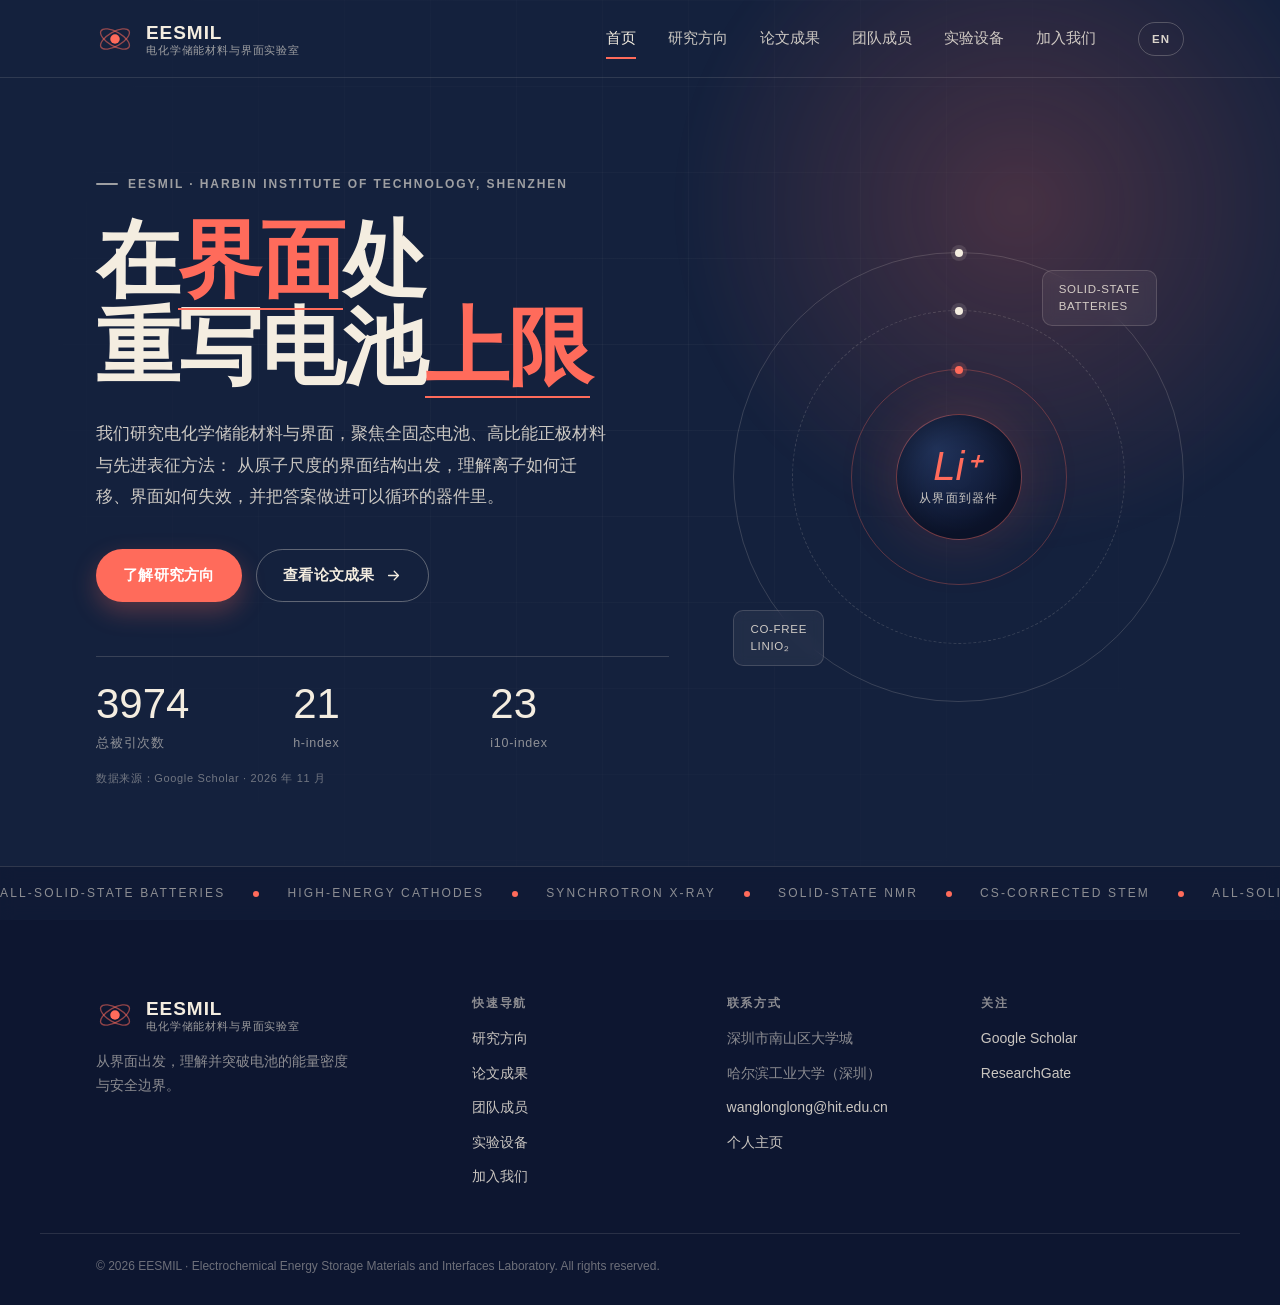
==== commit f94104f7: "Add English version of the lab site with language switcher - Add English pages: index-en, research-e" ====
--- a/index.html
+++ b/index.html
@@ -3,8 +3,8 @@
 <head>
   <meta charset="UTF-8" />
   <meta name="viewport" content="width=device-width, initial-scale=1.0" />
-  <title>先进电池材料与界面课题组 | Wang Group</title>
-  <meta name="description" content="先进电池材料与界面课题组（Wang Group），哈尔滨工业大学（深圳）：全固态电池、高比能正极材料、先进表征与理论计算。" />
+  <title>电化学储能材料与界面实验室 | EESMIL</title>
+  <meta name="description" content="电化学储能材料与界面实验室（EESMIL），哈尔滨工业大学（深圳）：全固态电池、高比能正极材料、先进表征与理论计算。" />
   <link rel="icon" href="data:image/svg+xml,%3Csvg xmlns='http://www.w3.org/2000/svg' viewBox='0 0 32 32'%3E%3Crect width='32' height='32' rx='8' fill='%2314213D'/%3E%3Ccircle cx='16' cy='16' r='6' fill='%23FF6B5B'/%3E%3C/svg%3E" />
   <link rel="stylesheet" href="assets/css/style.css" />
 </head>
@@ -21,8 +21,8 @@
           </svg>
         </span>
         <span class="brand-text">
-          <strong>Wang Group</strong>
-          <em>先进电池材料与界面课题组</em>
+          <strong>EESMIL</strong>
+          <em>电化学储能材料与界面实验室</em>
         </span>
       </a>
 
@@ -37,9 +37,12 @@
         </ul>
       </nav>
 
-      <button class="nav-toggle" id="navToggle" aria-label="打开菜单" aria-expanded="false" aria-controls="nav">
-        <span></span><span></span><span></span>
-      </button>
+      <div class="header-tools">
+        <a class="lang-switch" href="index-en.html" hreflang="en" lang="en" aria-label="Switch to English">EN</a>
+        <button class="nav-toggle" id="navToggle" aria-label="打开菜单" aria-expanded="false" aria-controls="nav">
+          <span></span><span></span><span></span>
+        </button>
+      </div>
     </div>
   </header>
 
@@ -52,15 +55,15 @@
       <div class="container hero-inner">
         <div class="hero-copy">
           <p class="eyebrow eyebrow-light">
-            <span class="eyebrow-dot"></span>Harbin Institute of Technology, Shenzhen
+            <span class="eyebrow-dot"></span>EESMIL · Harbin Institute of Technology, Shenzhen
           </p>
           <h1 class="hero-title">
             在<b>界面</b>处<br />
             重写电池<b>上限</b>
           </h1>
           <p class="hero-sub">
-            我们研究全固态电池、高比能正极材料与先进表征方法：从原子尺度的界面结构出发，
-            理解离子如何迁移、界面如何失效，并把答案做进可以循环的器件里。
+            我们研究电化学储能材料与界面，聚焦全固态电池、高比能正极材料与先进表征方法：
+            从原子尺度的界面结构出发，理解离子如何迁移、界面如何失效，并把答案做进可以循环的器件里。
           </p>
           <div class="hero-actions">
             <a class="btn btn-coral btn-slide" href="research.html">了解研究方向</a>
@@ -126,8 +129,8 @@
             </svg>
           </span>
           <span class="brand-text">
-            <strong>Wang Group</strong>
-            <em>先进电池材料与界面课题组</em>
+            <strong>EESMIL</strong>
+            <em>电化学储能材料与界面实验室</em>
           </span>
         </a>
         <p class="footer-desc">从界面出发，理解并突破电池的能量密度与安全边界。</p>
@@ -159,14 +162,12 @@
         <ul>
           <li><a href="https://scholar.google.com/citations?user=xbnVCEEAAAAJ&amp;hl=zh-CN" target="_blank" rel="noopener">Google Scholar</a></li>
           <li><a href="#">ResearchGate</a></li>
-          <li><a href="#">微信公众号</a></li>
         </ul>
       </div>
     </div>
 
     <div class="container footer-bottom">
-      <p>© 2026 Wang Group · 先进电池材料与界面课题组. All rights reserved.</p>
-      <p>本站为框架演示版，成员、设备与联系方式为占位内容；论文数据来自 Google Scholar。</p>
+      <p>© 2026 EESMIL · Electrochemical Energy Storage Materials and Interfaces Laboratory. All rights reserved.</p>
     </div>
   </footer>
 
--- a/assets/css/style.css
+++ b/assets/css/style.css
@@ -1,5 +1,5 @@
 /* =========================================================
-   Wang Group — 课题组网站样式
+   EESMIL — 电化学储能材料与界面实验室网站样式
    色板：海军蓝 #14213D / 奶油 #F4EDE0 / 珊瑚红 #FF6B5B
    ========================================================= */
 
@@ -18,8 +18,8 @@
   --on-dark: rgba(244, 237, 224, 0.82);
   --on-dark-dim: rgba(244, 237, 224, 0.55);
 
-  --font-display: "Iowan Old Style", "Palatino Linotype", "Songti SC", "Source Han Serif SC", "Noto Serif SC", Georgia, serif;
-  --font-body: -apple-system, BlinkMacSystemFont, "Segoe UI", "PingFang SC", "Hiragino Sans GB", "Microsoft YaHei", sans-serif;
+  --font-display: -apple-system, BlinkMacSystemFont, "Segoe UI", "Helvetica Neue", "Noto Sans SC", "Source Han Sans SC", "PingFang SC", "Microsoft YaHei", sans-serif;
+  --font-body: "Noto Sans SC", "Source Han Sans SC", "PingFang SC", "Hiragino Sans GB", "Microsoft YaHei", "Segoe UI", sans-serif;
 
   --header-h: 78px;
   --radius-s: 10px;
@@ -28,6 +28,10 @@
   --shadow-s: 0 4px 16px rgba(13, 22, 48, 0.06);
   --shadow-m: 0 18px 40px rgba(13, 22, 48, 0.1);
   --ease: cubic-bezier(0.22, 0.61, 0.36, 1);
+}
+
+html[lang="en"] {
+  --font-body: "Segoe UI", -apple-system, BlinkMacSystemFont, "Helvetica Neue", Arial, sans-serif;
 }
 
 /* ------------------------- Reset ------------------------- */
@@ -261,7 +265,7 @@
 .brand-text strong {
   font-family: var(--font-display);
   font-size: 19px;
-  letter-spacing: 0.01em;
+  letter-spacing: 0.05em;
 }
 .brand-text em {
   font-family: var(--font-body);
@@ -318,6 +322,30 @@
 .nav-toggle[aria-expanded="true"] span:nth-child(2) { opacity: 0; }
 .nav-toggle[aria-expanded="true"] span:nth-child(3) { transform: translateY(-8px) rotate(-45deg); }
 
+.header-tools { display: flex; align-items: center; gap: 8px; }
+.header-tools .nav-toggle { margin-left: 0; }
+.lang-switch {
+  display: inline-flex;
+  align-items: center;
+  justify-content: center;
+  min-width: 46px;
+  height: 34px;
+  padding: 0 12px;
+  border: 1px solid rgba(244, 237, 224, 0.28);
+  border-radius: 999px;
+  font-family: var(--font-display);
+  font-size: 11.5px;
+  font-weight: 600;
+  letter-spacing: 0.08em;
+  color: currentColor;
+  opacity: 0.88;
+  transition: opacity 0.2s, border-color 0.2s, color 0.2s, background 0.2s;
+}
+.lang-switch:hover { opacity: 1; border-color: var(--coral); color: var(--coral); }
+.lang-switch[lang="zh-CN"] { letter-spacing: 0; font-size: 12.5px; }
+.site-header.is-scrolled .lang-switch { border-color: rgba(20, 33, 61, 0.2); }
+.site-header.is-scrolled .lang-switch:hover { border-color: var(--coral-deep); color: var(--coral-deep); }
+
 /* ------------------------- Hero ------------------------- */
 .hero {
   position: relative;
@@ -365,6 +393,7 @@
   letter-spacing: -0.02em;
   margin: 22px 0 26px;
 }
+html[lang="en"] .hero-title { font-size: clamp(42px, 4.6vw, 66px); }
 .hero-title b {
   position: relative;
   font-weight: 600;
@@ -373,10 +402,11 @@
   background: linear-gradient(var(--coral), var(--coral)) left bottom / 100% 2px no-repeat;
 }
 .hero-sub {
-  max-width: 44ch;
+  max-width: 30em;
   font-size: clamp(15px, 1.4vw, 17px);
   color: var(--on-dark);
   line-height: 1.85;
+  text-wrap: pretty;
 }
 .hero-actions { display: flex; flex-wrap: wrap; gap: 14px; margin-top: 36px; }
 
@@ -608,6 +638,9 @@
   max-width: 24ch;
   letter-spacing: -0.005em;
 }
+.featured-paper h3 a { color: inherit; text-decoration: none; }
+.featured-paper h3 a:hover,
+.featured-paper h3 a:focus-visible { color: var(--coral); }
 .featured-authors { margin-top: 18px; font-size: 14.5px; color: var(--on-dark); }
 .featured-authors b { color: var(--coral); }
 .featured-meta { margin-top: 4px; font-size: 13.5px; color: var(--on-dark-dim); }
@@ -669,6 +702,14 @@
   font-weight: 600;
   transition: color 0.25s;
 }
+.paper-title a { color: inherit; text-decoration: none; }
+.paper-title a:hover,
+.paper-title a:focus-visible {
+  color: var(--coral-deep);
+  text-decoration: underline;
+  text-decoration-thickness: 1px;
+  text-underline-offset: 4px;
+}
 .paper-item:hover .paper-title { color: var(--navy-soft); }
 .paper-authors { margin-top: 8px; font-size: 13px; color: var(--ink-muted); }
 .paper-authors b { color: var(--navy); }
@@ -894,76 +935,236 @@
 
 /* ------------------------- 加入我们 ------------------------- */
 .section-navy { overflow: hidden; }
-.join-gridlines {
-  position: absolute;
-  inset: 0;
-  background-image:
-    linear-gradient(to right, rgba(244, 237, 224, 0.045) 1px, transparent 1px),
-    linear-gradient(to bottom, rgba(244, 237, 224, 0.045) 1px, transparent 1px);
-  background-size: 72px 72px;
-  -webkit-mask-image: linear-gradient(120deg, #000, transparent 70%);
-  mask-image: linear-gradient(120deg, #000, transparent 70%);
-  pointer-events: none;
-}
-.join-inner {
-  position: relative;
-  display: grid;
-  grid-template-columns: minmax(0, 1.25fr) minmax(0, 0.75fr);
-  gap: clamp(36px, 5vw, 72px);
-  align-items: start;
-}
-.join-copy .section-title { color: var(--cream); }
-.join-lead {
-  margin-top: 18px;
-  max-width: 56ch;
+
+/* 本页从奶油色首屏开始，页头需从一开始就用深色文字 */
+.page-join .site-header { color: var(--navy); }
+.page-join .site-header::after { background: rgba(20, 33, 61, 0.1); }
+.page-join .lang-switch { border-color: rgba(20, 33, 61, 0.2); }
+.page-join .lang-switch:hover { border-color: var(--coral-deep); color: var(--coral-deep); }
+
+.join-hero {
+  position: relative;
+  padding: calc(var(--header-h) + clamp(64px, 8vw, 104px)) 0 clamp(44px, 6vw, 76px);
+  background: var(--cream);
+  color: var(--navy);
+  overflow: hidden;
+  isolation: isolate;
+}
+.join-hero .page-no { color: rgba(20, 33, 61, 0.045); }
+.join-hero-inner {
+  position: relative;
+  z-index: 2;
+  text-align: center;
+}
+.join-eyebrow { justify-content: center; }
+.join-title {
+  font-size: clamp(54px, 8.4vw, 104px);
+  line-height: 1;
+  letter-spacing: -0.03em;
+  margin: 18px 0 20px;
+}
+.join-sub {
+  max-width: 46em;
+  margin: 0 auto;
+  font-size: clamp(14.5px, 1.4vw, 16.5px);
+  line-height: 1.85;
+  color: var(--ink-muted);
+  text-wrap: balance;
+}
+
+.join-main { padding-top: clamp(48px, 6vw, 80px); }
+.page-join .join-statement h2 { font-size: clamp(30px, 3.8vw, 50px); }
+.page-join .section-title { font-size: clamp(28px, 3.2vw, 44px); }
+.join-statement {
+  display: grid;
+  grid-template-columns: minmax(0, 1.05fr) minmax(0, 0.95fr);
+  gap: clamp(28px, 5vw, 80px);
+  align-items: end;
+  padding-bottom: clamp(44px, 6vw, 72px);
+  border-bottom: 1px solid var(--navy-line);
+}
+.join-statement h2 {
+  font-size: clamp(34px, 4.6vw, 58px);
+  line-height: 1.14;
+  letter-spacing: -0.02em;
+}
+html[lang="en"] .join-statement h2 { font-size: clamp(30px, 3.4vw, 46px); }
+.join-statement h2 span { color: var(--navy-soft); }
+.join-statement h2 b { color: var(--coral-deep); font-weight: 600; }
+.join-statement p {
+  justify-self: end;
+  max-width: 36em;
   font-size: 15.5px;
   line-height: 1.9;
-  color: var(--on-dark);
-}
-.position-list { margin-top: 36px; display: grid; gap: 0; border-top: 1px solid rgba(244, 237, 224, 0.16); }
-.position {
-  padding: 22px 4px;
-  border-bottom: 1px solid rgba(244, 237, 224, 0.16);
-  transition: padding 0.3s var(--ease), background 0.3s;
-}
-.position:hover { background: rgba(244, 237, 224, 0.04); padding-inline: 16px; }
-.position-head { display: flex; align-items: center; justify-content: space-between; gap: 16px; }
-.position-head h3 { font-size: 20px; }
-.position p { margin-top: 8px; font-size: 14px; color: var(--on-dark-dim); max-width: 62ch; }
-
-.apply-card {
-  padding: clamp(26px, 3vw, 34px);
-  border-radius: var(--radius-l);
-  background: var(--cream);
-  color: var(--navy);
-  box-shadow: 0 30px 60px rgba(0, 0, 0, 0.28);
-  position: sticky;
-  top: calc(var(--header-h) + 20px);
-}
-.apply-title {
+  color: var(--ink-muted);
+  text-wrap: balance;
+}
+
+.join-culture { padding: clamp(44px, 6vw, 76px) 0 0; }
+.join-culture-head {
+  display: grid;
+  grid-template-columns: minmax(0, 1fr) minmax(0, 1fr);
+  gap: clamp(24px, 5vw, 72px);
+  align-items: end;
+  padding-bottom: clamp(26px, 4vw, 38px);
+}
+.join-culture-head .section-title { margin-top: 10px; }
+.culture-motto {
+  justify-self: end;
+  max-width: 30em;
+  font-size: 15.5px;
+  line-height: 1.9;
+  color: var(--ink-muted);
+  text-wrap: balance;
+}
+.culture-grid {
+  display: grid;
+  grid-template-columns: repeat(4, minmax(0, 1fr));
+  gap: clamp(18px, 3vw, 36px);
+  padding-top: clamp(22px, 3vw, 30px);
+  border-top: 1px solid var(--navy-line);
+}
+.culture-item { min-width: 0; }
+.culture-item h3 {
+  margin: 10px 0 6px;
+  font-size: clamp(20px, 1.9vw, 24px);
+  letter-spacing: -0.01em;
+}
+.culture-no {
   font-family: var(--font-display);
-  font-size: 22px;
-  margin-bottom: 18px;
-  padding-bottom: 14px;
-  border-bottom: 1px solid var(--navy-line);
-}
-.apply-steps { display: grid; gap: 14px; margin-bottom: 26px; }
-.apply-steps li {
-  display: grid;
-  grid-template-columns: 28px 1fr;
-  gap: 10px;
-  font-size: 13.5px;
+  font-size: 12px;
+  font-weight: 600;
+  letter-spacing: 0.12em;
+  color: var(--coral-deep);
+}
+.culture-item p {
+  font-size: 10.5px;
+  font-weight: 700;
+  letter-spacing: 0.16em;
+  text-transform: uppercase;
+  color: rgba(20, 33, 61, 0.42);
+}
+
+.join-openings { padding: clamp(44px, 6vw, 76px) 0 0; }
+.join-openings-head {
+  display: grid;
+  grid-template-columns: minmax(0, 1fr) minmax(0, 1fr);
+  gap: clamp(24px, 5vw, 72px);
+  align-items: end;
+  padding-bottom: clamp(26px, 4vw, 38px);
+}
+.join-openings-head .section-title { margin-top: 10px; }
+.openings-lead {
+  justify-self: end;
+  max-width: 36em;
+  font-size: 15.5px;
+  line-height: 1.9;
   color: var(--ink-muted);
-  line-height: 1.65;
-}
-.apply-steps li span {
+  text-wrap: balance;
+}
+.opening-grid {
+  display: grid;
+  grid-template-columns: repeat(3, minmax(0, 1fr));
+  gap: clamp(22px, 3.5vw, 42px);
+  padding-top: clamp(22px, 3vw, 30px);
+  border-top: 1px solid var(--navy-line);
+}
+.opening-item { min-width: 0; }
+.opening-no {
   font-family: var(--font-display);
-  font-style: italic;
+  font-size: 12px;
+  font-weight: 600;
+  letter-spacing: 0.12em;
+  color: var(--coral-deep);
+}
+.opening-item h3 {
+  margin: 10px 0 4px;
+  font-size: clamp(20px, 1.9vw, 24px);
+  letter-spacing: -0.01em;
+}
+.opening-count {
+  margin-bottom: 10px;
+  font-size: 13px;
+  font-weight: 600;
+  letter-spacing: 0.02em;
+  color: var(--coral-deep);
+}
+.opening-desc {
   font-size: 14px;
+  line-height: 1.85;
+  color: var(--ink-muted);
+}
+.opening-item .inline-link {
   color: var(--coral-deep);
-}
-.apply-steps li b { color: var(--navy); }
-.apply-note { margin-top: 16px; font-size: 12px; line-height: 1.7; color: var(--ink-muted); }
+  border-bottom: 1px solid rgba(232, 84, 74, 0.35);
+  transition: border-color 0.2s;
+}
+.opening-item .inline-link:hover { border-bottom-color: currentColor; }
+.opening-support {
+  display: grid;
+  grid-template-columns: minmax(0, 1.45fr) minmax(0, 0.55fr);
+  gap: clamp(24px, 4vw, 56px);
+  align-items: start;
+  margin-top: clamp(30px, 4vw, 46px);
+  padding-top: clamp(20px, 2.6vw, 28px);
+  border-top: 1px solid var(--navy-line);
+}
+.opening-label {
+  margin-bottom: 8px;
+  font-size: 11px;
+  font-weight: 700;
+  letter-spacing: 0.14em;
+  text-transform: uppercase;
+  color: rgba(20, 33, 61, 0.42);
+}
+.opening-support .opening-desc { max-width: 46em; }
+.opening-links {
+  display: flex;
+  flex-direction: column;
+  align-items: flex-end;
+  gap: 8px;
+  align-self: end;
+}
+.opening-links a {
+  font-size: 13px;
+  color: var(--coral-deep);
+  border-bottom: 1px solid transparent;
+  transition: border-color 0.2s;
+}
+.opening-links a:hover { border-bottom-color: currentColor; }
+
+.join-contact { padding-top: clamp(44px, 6vw, 72px); }
+.join-contact-head { margin-bottom: clamp(30px, 4vw, 44px); }
+.join-contact-head .section-title { margin-top: 10px; }
+
+.supervisor {
+  display: grid;
+  grid-template-columns: minmax(0, 1.25fr) minmax(0, 0.85fr) auto;
+  gap: clamp(20px, 4vw, 56px);
+  align-items: start;
+  padding-top: 26px;
+  border-top: 1px solid var(--navy-line);
+}
+.supervisor h3 { font-size: clamp(24px, 2.6vw, 32px); }
+.supervisor-role { margin-top: 6px; font-size: 13px; color: var(--coral-deep); }
+.supervisor-affil { margin-top: 10px; font-size: 13px; color: var(--ink-muted); }
+.supervisor-label {
+  margin-bottom: 8px;
+  font-size: 11px;
+  font-weight: 700;
+  letter-spacing: 0.14em;
+  text-transform: uppercase;
+  color: rgba(20, 33, 61, 0.42);
+}
+.supervisor-field > a:not(.text-link) {
+  font-size: 15px;
+  border-bottom: 1px solid transparent;
+  transition: color 0.2s, border-color 0.2s;
+}
+.supervisor-field > a:not(.text-link):hover {
+  color: var(--coral-deep);
+  border-bottom-color: currentColor;
+}
 
 /* ------------------------- 页脚 ------------------------- */
 .site-footer {
@@ -1056,6 +1257,10 @@
   .hero-art { width: min(78%, 380px); order: -1; margin-top: 20px; }
   .hero-tag { display: none; }
   .footer-inner { grid-template-columns: repeat(2, minmax(0, 1fr)); }
+}
+
+@media (max-width: 980px) {
+  html[lang="en"] .brand-text em { display: none; }
 }
 
 @media (max-width: 860px) {
@@ -1093,8 +1298,17 @@
   .pi-portrait { max-width: 260px; aspect-ratio: 1 / 1; }
   .pi-name span { display: block; margin: 6px 0 0; }
 
-  .join-inner { grid-template-columns: 1fr; }
-  .apply-card { position: static; }
+  .join-statement { grid-template-columns: 1fr; gap: 20px; align-items: start; }
+  .join-statement p { justify-self: start; }
+  .join-culture-head { grid-template-columns: 1fr; gap: 18px; align-items: start; }
+  .culture-motto { justify-self: start; }
+  .culture-grid { grid-template-columns: repeat(2, minmax(0, 1fr)); row-gap: 26px; }
+  .join-openings-head { grid-template-columns: 1fr; gap: 18px; align-items: start; }
+  .openings-lead { justify-self: start; }
+  .opening-grid { grid-template-columns: 1fr; gap: 24px; }
+  .opening-support { grid-template-columns: 1fr; gap: 18px; }
+  .opening-links { flex-direction: row; flex-wrap: wrap; align-items: center; gap: 10px 20px; }
+  .supervisor { grid-template-columns: 1fr; gap: 22px; }
 }
 
 @media (max-width: 640px) {
@@ -1116,6 +1330,10 @@
   .featured-paper h3 { max-width: none; }
   .featured-label { margin-bottom: 16px; }
   .equip-note { padding: 18px; }
+  .join-title { font-size: 46px; }
+  .culture-grid { gap: 20px 16px; }
+  .culture-item h3 { font-size: 20px; }
+  .opening-item h3 { font-size: 21px; }
   .footer-inner { grid-template-columns: 1fr; gap: 28px; }
   .to-top { width: 42px; height: 42px; }
   .strip-track { font-size: 11px; gap: 20px; }
@@ -1187,7 +1405,7 @@
   letter-spacing: -0.02em;
   margin: 10px 0 18px;
 }
-.page-desc { max-width: 58ch; font-size: 15.5px; color: var(--on-dark); }
+.page-desc { max-width: 44em; font-size: 15.5px; color: var(--on-dark); text-wrap: pretty; }
 .page-no {
   position: absolute;
   right: clamp(-10px, 3vw, 40px);
